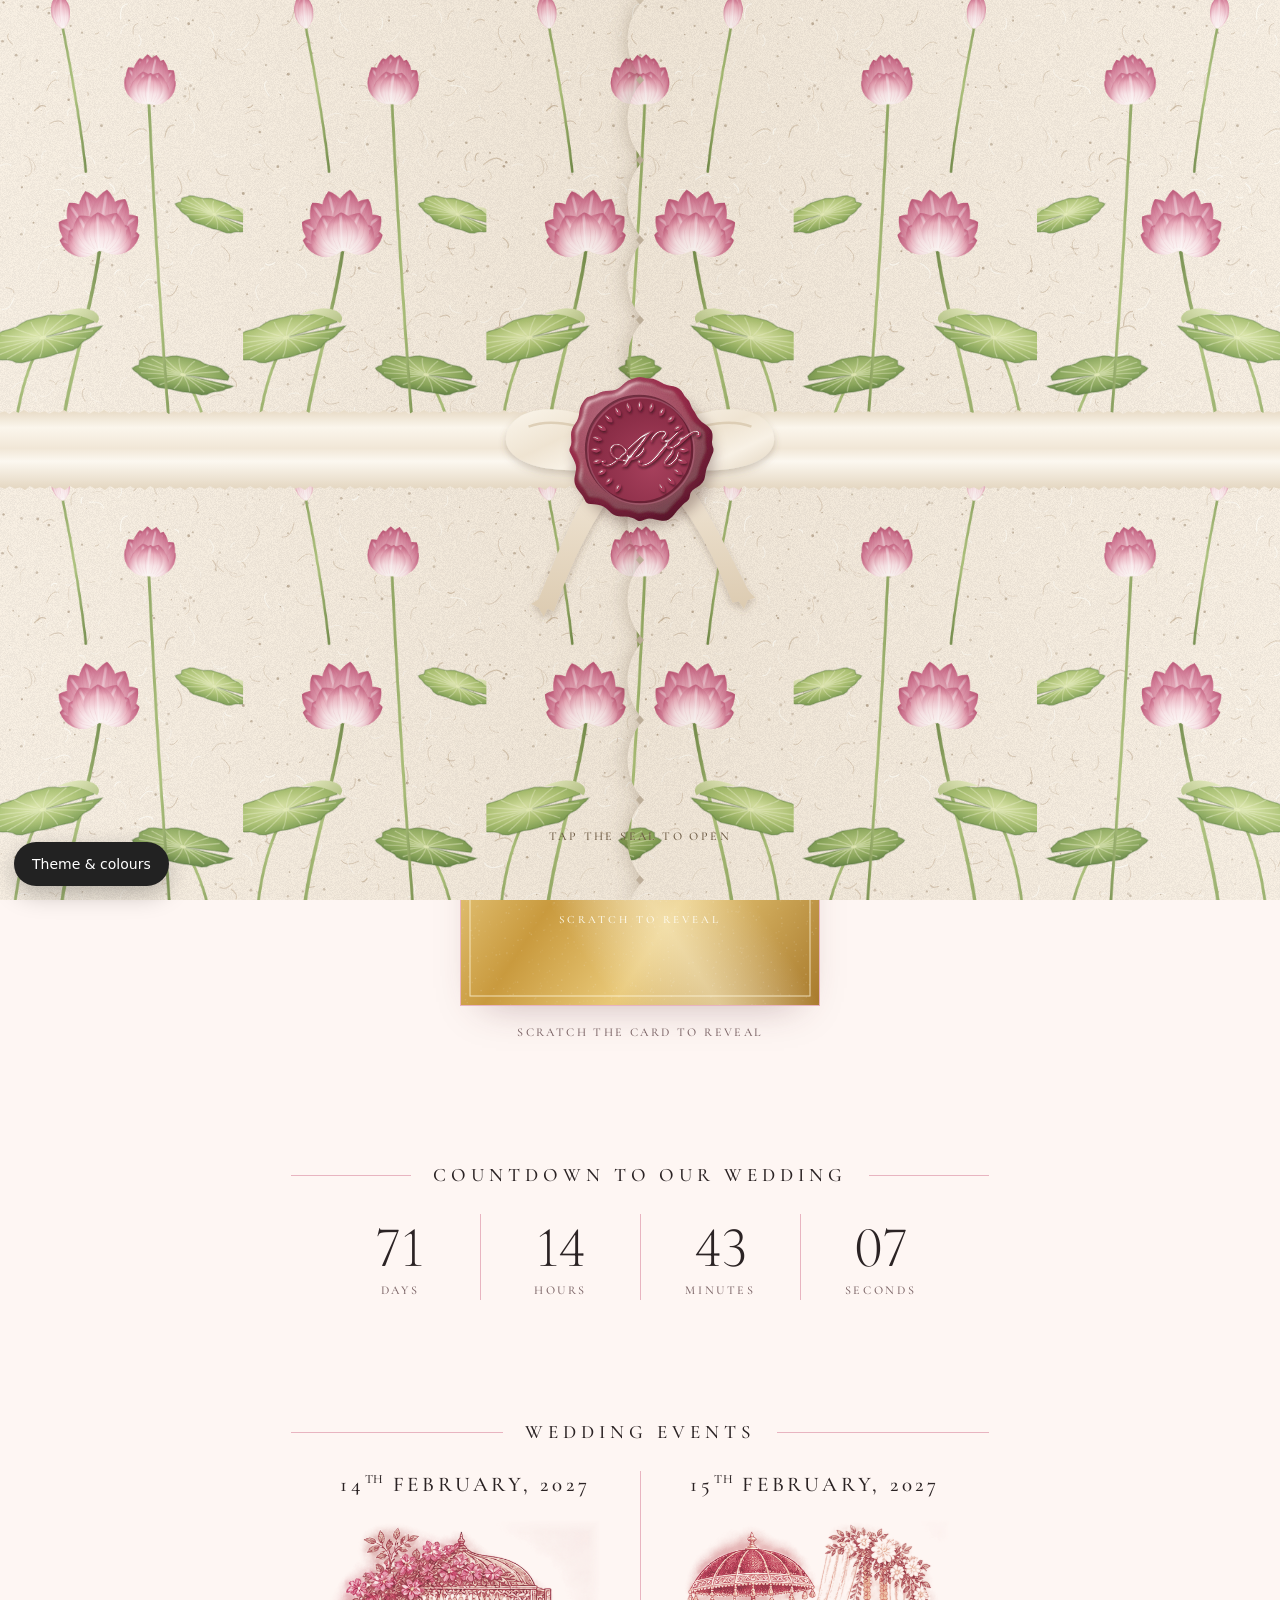
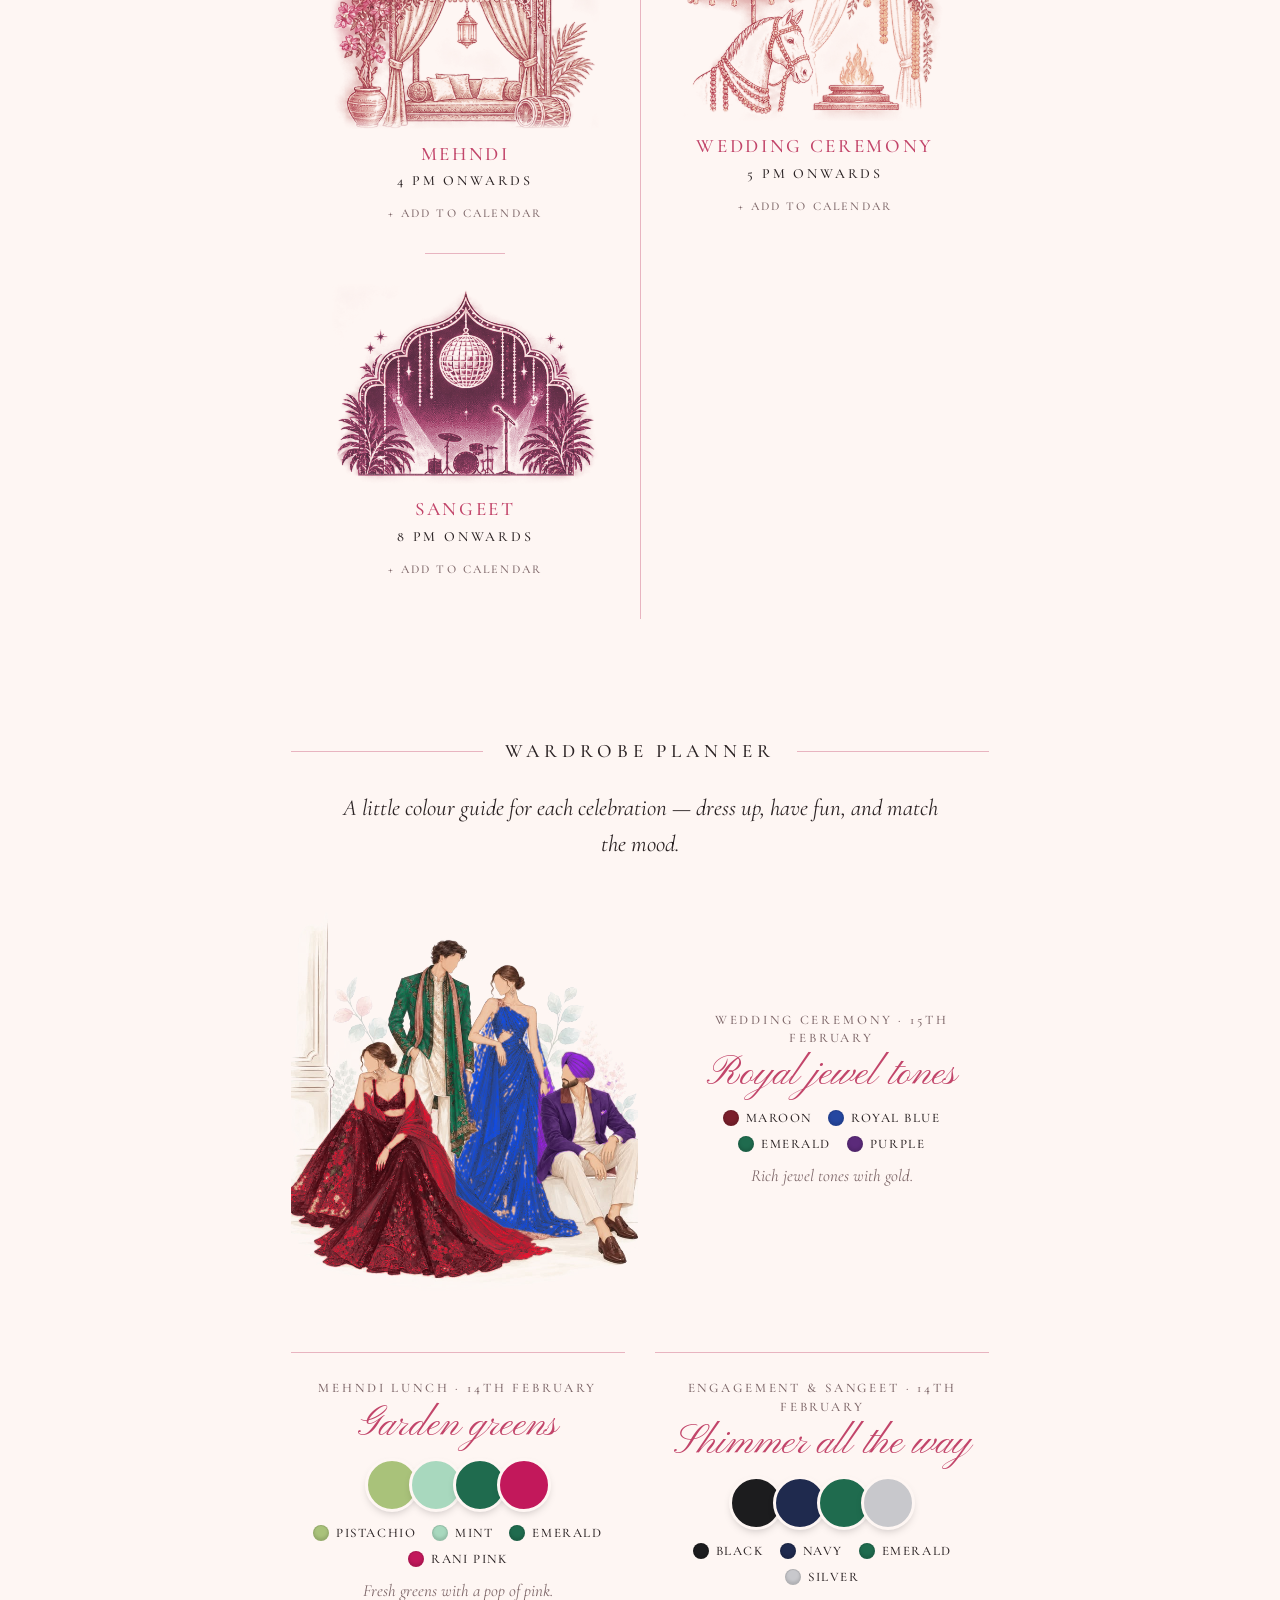
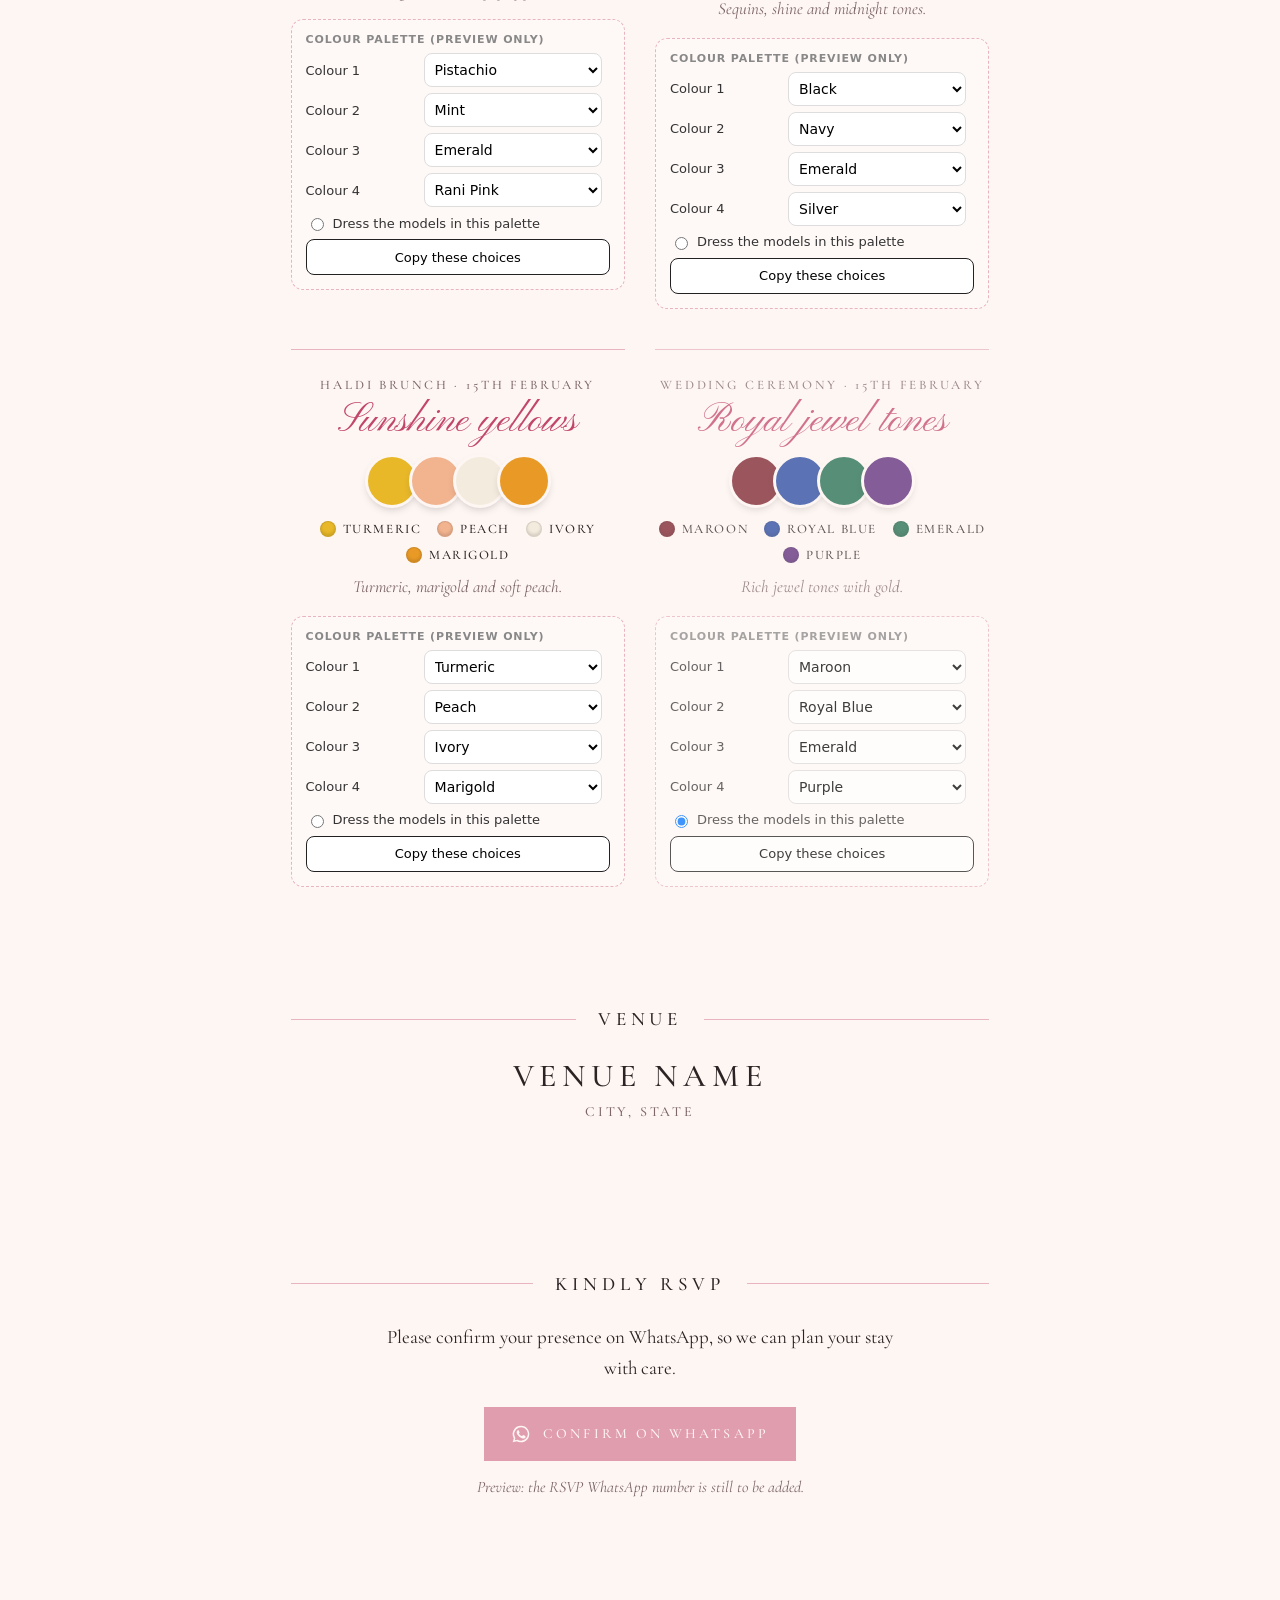
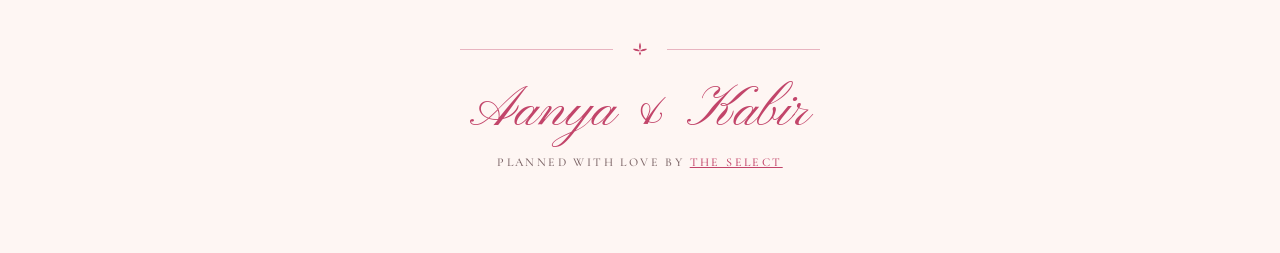
==== _master/index.html @ 01b531c9 "Theme packs: Lotus, Royal Palace, Beach & Tropical, Hillside Garden, Arabian Luxe Same page layout; " ====
<!DOCTYPE html>
<html lang="en">
<head>
<meta charset="utf-8">
<meta name="viewport" content="width=device-width, initial-scale=1">
<meta name="robots" content="noindex, nofollow">
<title>Wedding invitation</title>
<meta name="description" content="You are invited to our wedding.">
<link rel="preconnect" href="https://fonts.googleapis.com">
<link rel="preconnect" href="https://fonts.gstatic.com" crossorigin>
<link rel="stylesheet" href="https://fonts.googleapis.com/css2?family=Cormorant+Garamond:ital,wght@0,300;0,400;0,500;0,600;1,400&family=Pinyon+Script&display=swap">
<link rel="stylesheet" href="style.css?v=20261127183133">
</head>
<body class="locked">

<svg width="0" height="0" style="position:absolute" aria-hidden="true">
  <symbol id="orn" viewBox="0 0 40 24"><path fill="currentColor" d="M20 2c2 4 2 8 0 12-2-4-2-8 0-12Zm0 13c3-3 7-4 11-3-3 3-7 4-11 3Zm0 0c-3-3-7-4-11-3 3 3 7 4 11 3Zm0 1 1.6 3L20 22l-1.6-3Z"/></symbol>
  <symbol id="wa" viewBox="0 0 24 24"><path fill="currentColor" d="M12 2a10 10 0 0 0-8.6 15.1L2 22l5-1.3A10 10 0 1 0 12 2Zm0 18.2a8.2 8.2 0 0 1-4.2-1.2l-.3-.2-3 .8.8-2.9-.2-.3A8.2 8.2 0 1 1 12 20.2Zm4.5-6.1c-.2-.1-1.5-.7-1.7-.8s-.4-.1-.6.1-.7.8-.8 1-.3.2-.5.1a6.7 6.7 0 0 1-3.3-2.9c-.3-.4.2-.4.7-1.4a.4.4 0 0 0 0-.4l-.8-1.8c-.2-.5-.4-.4-.6-.4h-.5a1 1 0 0 0-.7.3 3 3 0 0 0-.9 2.2 5.2 5.2 0 0 0 1.1 2.7 11.8 11.8 0 0 0 4.5 4c1.7.7 2.3.8 3.2.7a2.7 2.7 0 0 0 1.8-1.3 2.2 2.2 0 0 0 .2-1.3c-.1-.1-.2-.2-.5-.3Z"/></symbol>
</svg>

<!-- ============ OPENING: gatefold card, silk ribbon, wax seal ============ -->
<div id="opening" class="opening gf" role="dialog" aria-label="Invitation">
  <div class="gf-door gf-door--l"><div class="gf-face"></div></div>
  <div class="gf-door gf-door--r"><div class="gf-face"></div></div>
  <div class="gf-ribbon gf-ribbon--l"></div>
  <div class="gf-ribbon gf-ribbon--r"></div>
  <svg class="gf-bow" viewBox="0 0 300 260" width="300" height="260" aria-hidden="true">
    <defs>
      <linearGradient id="silk" x1="0" y1="0" x2="1" y2="1"><stop offset="0" stop-color="#FBF6EC"/><stop offset=".45" stop-color="#EFE4D2"/><stop offset=".7" stop-color="#F8F1E5"/><stop offset="1" stop-color="#E2D4BE"/></linearGradient>
      <linearGradient id="silkD" x1="0" y1="0" x2="0" y2="1"><stop offset="0" stop-color="#F4EADB"/><stop offset="1" stop-color="#DCCBB1"/></linearGradient>
      <filter id="silkShadow" x="-20%" y="-20%" width="140%" height="140%"><feDropShadow dx="0" dy="3" stdDeviation="3" flood-color="#6B5434" flood-opacity=".28"/></filter>
    </defs>
    <g filter="url(#silkShadow)">
      <path d="M140 118C112 128 96 170 70 232l-6 4 6 3 4 7 3-6 5 2C102 186 124 150 146 128z" fill="url(#silkD)"/>
      <path d="M160 118C188 128 206 168 236 226l5 5-6 2-3 7-4-6-5 1C202 182 180 148 154 128z" fill="url(#silkD)"/>
      <path d="M146 112C120 82 60 70 46 98c-12 26 34 42 98 26z" fill="url(#silk)"/>
      <path d="M154 112C180 82 240 70 254 98c12 26-34 42-98 26z" fill="url(#silk)"/>
      <path d="M62 96c20-8 52 0 78 18M238 96c-20-8-52 0-78 18" stroke="#D9C8AE" stroke-width="2" fill="none" opacity=".8"/>
      <rect x="132" y="100" width="36" height="34" rx="9" fill="url(#silk)"/>
    </g>
  </svg>
  <div class="gf-centre">
    <p class="opening__dear" data-k="guestLine" hidden></p>
    <button type="button" class="seal" id="seal" aria-label="Open the invitation"><span id="sealArt"></span></button>
  </div>
  <p class="gf-hint caps caps--soft">Tap the seal to open</p>
</div>

<button type="button" id="musicBtn" class="music" aria-label="Pause music" hidden><svg viewBox="0 0 24 24" aria-hidden="true"><path d="M9 18V5l11-2v13" fill="none" stroke="currentColor" stroke-width="1.6" stroke-linecap="round" stroke-linejoin="round"/><circle cx="6.5" cy="18" r="2.6" fill="currentColor"/><circle cx="17.5" cy="16" r="2.6" fill="currentColor"/></svg></button>

<main id="invite">

  <header class="hero" id="top">
    <img class="fl fl--tl" data-floral="tl" alt="">
    <img class="fl fl--tr" data-floral="tr" alt="">
    <nav class="nav" id="nav" aria-label="Sections"></nav>

    <p class="blessing" data-k="blessing"></p>
    <p class="caps">Together with their families</p>
    <h1 class="names">
      <span data-k="couple.first"></span><span class="amp"> &amp; </span><span data-k="couple.second"></span>
    </h1>
    <p class="caps caps--lede" data-k="text.request"></p>
    <div class="orn"><span></span><svg aria-hidden="true"><use href="#orn"/></svg><span></span></div>
    <p class="caps caps--date" data-k="dates.display"></p>

    <figure class="art" id="art"><img id="artImg" alt=""></figure>
  </header>

  <section class="sec" id="welcome">
    <p class="welcome" data-k="text.welcomeBody"></p>
  </section>

  <section class="sec" id="reveal">
    <h2 class="head"><span data-k="text.revealTitle"></span></h2>
    <div class="scratch" id="scratch">
      <div class="scratch__date" id="scratchDate"></div>
      <canvas id="scratchCanvas" aria-label="Scratch to reveal the date"></canvas>
    </div>
    <p class="caps caps--soft scratch__hint" data-k="text.revealHint"></p>
  </section>

  <section class="sec" id="countdown">
    <h2 class="head"><span data-k="text.countdownTitle"></span></h2>
    <div class="count" id="count">
      <div><b data-u="d">00</b><span>Days</span></div>
      <div><b data-u="h">00</b><span>Hours</span></div>
      <div><b data-u="m">00</b><span>Minutes</span></div>
      <div><b data-u="s">00</b><span>Seconds</span></div>
    </div>
    <p class="count__done" id="countDone" hidden>The celebrations have begun</p>
  </section>

  <section class="sec" id="families">
    <h2 class="head"><span data-k="families.title"></span></h2>
    <div class="cols" id="familiesGrid"></div>
  </section>

  <section class="sec" id="events">
    <h2 class="head"><span data-k="text.eventsTitle"></span></h2>
    <div class="cols" id="dayCols"></div>
  </section>

  <section class="sec" id="wardrobe">
    <h2 class="head"><span data-k="text.wardrobeTitle"></span></h2>
    <p class="welcome ward__intro" data-k="text.wardrobeIntro"></p>
    <div class="ward" id="wardList"></div>
  </section>

  <section class="sec" id="venue">
    <h2 class="head"><span>Venue</span></h2>
    <p class="venue__name" data-k="venue.name"></p>
    <p class="caps caps--soft" data-k="venue.city"></p>
    <p class="venue__addr" data-k="venue.address"></p>
    <ul class="notes" id="venueNotes"></ul>
    <a class="btn" id="mapBtn" href="#" target="_blank" rel="noopener">Get directions <span aria-hidden="true">→</span></a>
  </section>

  <section class="sec" id="gallery">
    <h2 class="head"><span>Gallery</span></h2>
    <div class="gal" id="gal">
      <div class="gal__track" id="galTrack"></div>
      <button type="button" class="gal__arrow gal__arrow--p" id="galPrev" aria-label="Previous photo">‹</button>
      <button type="button" class="gal__arrow gal__arrow--n" id="galNext" aria-label="Next photo">›</button>
    </div>
  </section>

  <section class="sec" id="rsvp">
    <h2 class="head"><span data-k="text.rsvpTitle"></span></h2>
    <p class="rsvp__intro" data-k="rsvp.intro"></p>
    <a class="btn btn--solid" id="waBtn" href="#" target="_blank" rel="noopener"><svg aria-hidden="true"><use href="#wa"/></svg><span>Confirm on WhatsApp</span></a>
    <p class="rsvp__alt" id="waAlt"></p>
  </section>

  <section class="sec" id="contacts">
    <h2 class="head"><span>Need anything?</span></h2>
    <div class="cols" id="contactList"></div>
  </section>

  <footer class="foot">
    <img class="fl fl--bl" data-floral="bl" alt="">
    <img class="fl fl--br" data-floral="br" alt="">
    <div class="orn"><span></span><svg aria-hidden="true"><use href="#orn"/></svg><span></span></div>
    <p class="foot__names"><span data-k="couple.first"></span> &amp; <span data-k="couple.second"></span></p>
    <p class="caps caps--soft foot__by">Planned with love by <a href="https://www.instagram.com/theselectevents/" target="_blank" rel="noopener">The Select</a></p>
  </footer>
</main>

<aside id="studio" class="studio" hidden>
  <button type="button" class="studio__toggle" id="studioToggle" aria-expanded="false">Theme &amp; colours</button>
  <div class="studio__panel" id="studioPanel" hidden>
    <p class="studio__h">Theme</p>
    <div class="studio__row" id="packList"></div>
    <div class="studio__row studio__row--chips"><button type="button" id="replayBtn">↺ Replay the opening</button></div>
    <p class="studio__h">Colour palette</p>
    <div class="studio__row" id="palList"></div>
    <p class="studio__h">Event illustrations</p>
    <div class="studio__row studio__row--chips" id="artList"></div>
    <p class="studio__h">Event emblem colour (events without an illustration)</p>
    <div class="studio__row studio__row--chips" id="iconList"></div>
    <p class="studio__note">Preview only — guests never see this panel.</p>
  </div>
</aside>

<audio id="music" loop preload="none"></audio>
<script src="wedding.js?v=20261127183133"></script>
<script src="flourish.js?v=20261127183133"></script>
<script src="themes.js?v=20261127183133"></script>
<script src="app.js?v=20261127183133"></script>
</body>
</html>
---- _master/style.css ----
/* VOICE   quiet luxury — a printed watercolour invitation on warm paper
   IDEA    the reference card: centred engraved capitals, gold script names, sage florals in the corners
   PICTURE the couple's own watercolour of the venue, feathered into the paper
   COLOUR  per-wedding palette (app.js → PALETTES): paper, gold, line, sage, ink
   TYPE    Pinyon Script for names, Cormorant Garamond spaced capitals for everything else
   LAYOUT  one centred column ≤ 880px; thin rules with headings; two event columns that stack on phones */

:root{
  color-scheme:light;
  --paper:#FEF6F3; --paper2:#F9E3E4; --gold:#C2456A; --line:#E8B4C0; --sage:#8FAE5A; --ink:#2B2324; --muted:#7D6668; --btn-ink:#FFF5F6;
  --serif:"Cormorant Garamond",Georgia,serif;
  --script:"Pinyon Script","Cormorant Garamond",cursive;
}
*{box-sizing:border-box;min-width:0}
html{scroll-behavior:smooth;background:var(--paper);scroll-padding-top:20px}
body{margin:0;color:var(--ink);font:400 19px/1.6 var(--serif);font-feature-settings:"lnum" 1;-webkit-font-smoothing:antialiased;overflow-x:clip;
  background:
    radial-gradient(120% 60% at 50% 0%,color-mix(in srgb,var(--paper) 60%,#fff) 0%,transparent 60%),
    radial-gradient(90% 50% at 50% 100%,var(--paper2) 0%,transparent 70%),
    var(--paper)}
body.locked{overflow:hidden;height:100vh}
img{max-width:100%;display:block}
[hidden]{display:none!important}

/* paper grain */
body::before{content:"";position:fixed;inset:0;pointer-events:none;z-index:0;opacity:.35;mix-blend-mode:multiply;
  background-image:url("data:image/svg+xml,%3Csvg xmlns='http://www.w3.org/2000/svg' width='180' height='180'%3E%3Cfilter id='n'%3E%3CfeTurbulence type='fractalNoise' baseFrequency='.9' numOctaves='2' stitchTiles='stitch'/%3E%3CfeColorMatrix values='0 0 0 0 .55 0 0 0 0 .47 0 0 0 0 .35 0 0 0 .09 0'/%3E%3C/filter%3E%3Crect width='100%25' height='100%25' filter='url(%23n)'/%3E%3C/svg%3E")}
main,.opening{position:relative;z-index:1}

/* ---------- type ---------- */
.caps{font:500 14px/1.7 var(--serif);letter-spacing:.24em;text-transform:uppercase;color:var(--ink);margin:0}
.caps--soft{color:var(--muted);letter-spacing:.2em}
.caps--lede{font-size:clamp(14px,1.9vw,17px);max-width:560px;margin:4px auto 0;color:var(--ink)}
.caps--date{font-size:clamp(17px,2.6vw,24px);letter-spacing:.2em;color:var(--ink);font-weight:500}
.names{font:400 clamp(58px,10.5vw,112px)/1.15 var(--script);color:var(--gold);margin:6px 0 4px;letter-spacing:0;
  background:linear-gradient(100deg,var(--gold) 0%,color-mix(in srgb,var(--gold) 70%,#fff) 45%,var(--gold) 60%,color-mix(in srgb,var(--gold) 85%,#000) 100%);
  -webkit-background-clip:text;background-clip:text;-webkit-text-fill-color:transparent}
.names .amp{white-space:pre;font:italic 400 .62em/1 var(--serif);vertical-align:.12em}
.blessing{font:500 15px/1.4 var(--serif);color:var(--gold);letter-spacing:.08em;margin:0 0 14px}
.orn{display:flex;align-items:center;justify-content:center;gap:14px;margin:22px auto;max-width:360px;color:var(--gold)}
.orn span{flex:1;height:1px;background:var(--line)}
.orn svg{width:26px;height:16px}

/* headings between rules: ——— TITLE ——— */
.head{display:flex;align-items:center;gap:22px;margin:0 auto 26px;max-width:720px;font:500 clamp(15px,2vw,19px)/1.3 var(--serif);letter-spacing:.26em;text-transform:uppercase;color:var(--ink)}
.head::before,.head::after{content:"";flex:1;height:1px;background:var(--line)}

.btn{display:inline-flex;align-items:center;justify-content:center;gap:12px;min-height:48px;padding:0 26px;border:1px solid var(--gold);background:transparent;color:var(--ink);
  font:500 14px/1 var(--serif);letter-spacing:.22em;text-transform:uppercase;text-decoration:none;cursor:pointer;transition:background .25s,color .25s}
.btn:hover{background:var(--gold);color:var(--btn-ink)}
.btn:focus-visible{outline:2px solid var(--gold);outline-offset:4px}
.btn--solid{background:var(--gold);color:var(--btn-ink);min-height:54px}
.btn--solid:hover{background:color-mix(in srgb,var(--gold) 82%,#000)}
.btn svg{width:20px;height:20px}

/* ---------- florals ---------- */
.fl{position:absolute;pointer-events:none;z-index:0;width:clamp(120px,22vw,250px);height:auto}
.fl--tl{top:0;left:0}.fl--tr{top:0;right:0}
.fl--bl{bottom:0;left:0;width:clamp(150px,28vw,340px);-webkit-mask-image:linear-gradient(90deg,#000 72%,transparent);mask-image:linear-gradient(90deg,#000 72%,transparent)}
.fl--br{bottom:0;right:0;width:clamp(150px,28vw,330px);-webkit-mask-image:linear-gradient(270deg,#000 72%,transparent);mask-image:linear-gradient(270deg,#000 72%,transparent)}
.fl--tl{-webkit-mask-image:linear-gradient(180deg,#000 80%,transparent);mask-image:linear-gradient(180deg,#000 80%,transparent)}.fl--tr{-webkit-mask-image:linear-gradient(180deg,#000 80%,transparent);mask-image:linear-gradient(180deg,#000 80%,transparent)}

/* ---------- opening ---------- */
.opening{position:fixed;inset:0;z-index:50;display:grid;place-items:center;overflow:hidden}
.door{position:absolute;top:0;bottom:0;width:50.5%;background:var(--paper);transition:transform 1.5s cubic-bezier(.7,0,.2,1)}
.door::after{content:"";position:absolute;inset:18px;border:1px solid var(--line)}
.door--l{left:0;box-shadow:inset -12px 0 24px -16px rgba(80,60,20,.35)}.door--l::after{right:0;border-right:0}
.door--r{right:0;box-shadow:inset 12px 0 24px -16px rgba(80,60,20,.35)}.door--r::after{left:0;border-left:0}
.opening .fl{z-index:1;transition:opacity .6s}
.opening.open .door--l{transform:translateX(-102%)}
.opening.open .door--r{transform:translateX(102%)}
.opening.open .opening__centre,.opening.open .fl{opacity:0}
.opening.gone{display:none}
.opening__centre{position:relative;z-index:2;text-align:center;transition:opacity .6s;padding:24px}
.opening__dear{font:italic 400 20px/1.4 var(--serif);color:var(--muted);margin:0 0 10px}
.opening__hint{margin-top:26px;font-size:12px;animation:breathe 2.6s ease-in-out infinite}
.seal{position:relative;display:block;width:clamp(150px,34vw,180px);aspect-ratio:1;margin:18px auto 0;padding:0;border:0;background:none;cursor:pointer;transition:transform .3s ease;-webkit-tap-highlight-color:transparent}
.seal svg{display:block;width:100%;height:100%;overflow:visible}
.seal:hover{transform:scale(1.04) rotate(-2deg)}
.seal:active{transform:scale(.97)}
.seal:focus-visible{outline:2px solid var(--gold);outline-offset:4px;border-radius:50%}
.opening.open .seal{transform:scale(1.15);transition:transform .6s ease}
@keyframes breathe{50%{opacity:.35}}

.music{position:fixed;right:16px;bottom:16px;z-index:40;width:48px;height:48px;border-radius:50%;border:1px solid var(--line);background:color-mix(in srgb,var(--paper) 92%,#fff);color:var(--gold);display:grid;place-items:center;cursor:pointer;box-shadow:0 6px 18px -8px rgba(80,60,20,.45)}
.music svg{width:22px;height:22px;animation:spinNote 6s linear infinite}
.music.off svg{animation:none;opacity:.45}
.music.off::after{content:"";position:absolute;width:26px;height:1.5px;background:var(--gold);transform:rotate(-45deg)}
@keyframes spinNote{50%{transform:scale(1.08)}}

/* ---------- hero ---------- */
.hero{position:relative;text-align:center;padding:26px 20px 0;overflow:hidden}
.hero>*:not(.fl){position:relative;z-index:1}
.nav{display:flex;flex-wrap:wrap;justify-content:center;margin:0 auto 44px;max-width:640px}
.nav a{font:500 12px/1 var(--serif);letter-spacing:.2em;text-transform:uppercase;color:var(--ink);text-decoration:none;padding:12px 18px;position:relative}
.nav a+a::before{content:"";position:absolute;left:0;top:10px;bottom:10px;width:1px;background:var(--line)}
.nav a:hover{color:var(--gold)}
.art{margin:34px auto 0;max-width:1100px}
.art img{width:100%;height:auto;
  -webkit-mask-image:linear-gradient(90deg,transparent 0,#000 9%,#000 91%,transparent 100%),linear-gradient(180deg,transparent 0,#000 16%,#000 82%,transparent 100%);
  -webkit-mask-composite:source-in;mask-image:linear-gradient(90deg,transparent 0,#000 9%,#000 91%,transparent 100%),linear-gradient(180deg,transparent 0,#000 16%,#000 82%,transparent 100%);mask-composite:intersect}

/* ---------- sections ---------- */
.sec{text-align:center;padding:clamp(34px,6vw,60px) max(5vw,20px);max-width:960px;margin:0 auto}
.welcome{max-width:620px;margin:0 auto;font:italic 400 clamp(19px,2.4vw,23px)/1.6 var(--serif);color:var(--ink);text-wrap:pretty}

.count{display:grid;grid-template-columns:repeat(4,minmax(0,1fr));max-width:640px;margin:0 auto}
.count div{padding:4px 6px}
.count div+div{border-left:1px solid var(--line)}
.count b{display:block;font:300 clamp(40px,7vw,58px)/1.05 var(--serif);color:var(--ink);font-feature-settings:"lnum" 1}
.count span{display:block;margin-top:6px;font:500 12px/1 var(--serif);letter-spacing:.22em;text-transform:uppercase;color:var(--muted)}
.count__done{font:italic 400 24px var(--serif);color:var(--gold)}

.cols{display:grid;grid-template-columns:repeat(auto-fit,minmax(260px,1fr));max-width:760px;margin:0 auto}
.cols>div{padding:0 26px 10px}
.cols>div+div{border-left:1px solid var(--line)}
.day__date{font:500 clamp(17px,2.2vw,21px)/1.3 var(--serif);letter-spacing:.18em;text-transform:uppercase;margin:0 0 22px}
.day__date sup{font-size:.6em;letter-spacing:.05em}
.ev{margin:0 0 26px}
.ev+.ev{padding-top:22px;position:relative}
.ev+.ev::before{content:"";position:absolute;top:0;left:50%;width:80px;margin-left:-40px;height:1px;background:var(--line)}
.ev h3{font:500 clamp(17px,2vw,19px)/1.35 var(--serif);letter-spacing:.14em;text-transform:uppercase;color:var(--gold);margin:0 0 4px}
.ev__time{font:500 14px/1.5 var(--serif);letter-spacing:.2em;text-transform:uppercase;margin:0}
.ev__note{font:italic 400 17px/1.5 var(--serif);color:var(--muted);margin:8px auto 0;max-width:300px}
.ev__dress{font:500 13px/1.5 var(--serif);letter-spacing:.14em;text-transform:uppercase;color:var(--muted);margin:6px 0 0}
.ev details{margin-top:8px}
.ev summary{display:inline-block;cursor:pointer;list-style:none;font:500 12px/1 var(--serif);letter-spacing:.2em;text-transform:uppercase;color:var(--gold);padding:10px 4px;border-bottom:1px solid var(--line)}
.ev summary::-webkit-details-marker{display:none}
.ev summary:focus-visible{outline:2px solid var(--gold);outline-offset:3px}
.moments{list-style:none;margin:12px auto 0;padding:0;max-width:300px;text-align:left}
.moments li{display:grid;grid-template-columns:78px 1fr;gap:10px;padding:5px 0;border-bottom:1px dotted color-mix(in srgb,var(--line) 70%,transparent);font-size:17px}
.moments b{font:500 14px/1.7 var(--serif);letter-spacing:.06em;color:var(--gold);white-space:nowrap}
.cal{display:inline-block;margin-top:8px;font:500 12px/1 var(--serif);letter-spacing:.18em;text-transform:uppercase;color:var(--muted);text-decoration:none;padding:8px 4px}
.cal:hover{color:var(--gold)}

.fam p{margin:4px 0}
.fam h3{font:500 15px/1.4 var(--serif);letter-spacing:.2em;text-transform:uppercase;color:var(--gold);margin:0 0 12px}

.venue__name{font:500 clamp(24px,3.6vw,32px)/1.2 var(--serif);letter-spacing:.18em;text-transform:uppercase;margin:0 0 4px}
.venue__addr{font:italic 400 17px/1.5 var(--serif);color:var(--muted);margin:10px 0 0}
.notes{list-style:none;padding:0;margin:18px auto 28px;max-width:560px}
.notes li{margin:0 0 8px;font-size:18px}

.gal{position:relative;max-width:820px;margin:0 auto;border:1px solid var(--line);padding:8px;background:color-mix(in srgb,var(--paper) 70%,#fff)}
.gal__track{display:flex;overflow-x:auto;scroll-snap-type:x mandatory;scrollbar-width:none;aspect-ratio:3/2}
.gal__track::-webkit-scrollbar{display:none}
.gal__track img{flex:0 0 100%;width:100%;height:100%;object-fit:cover;scroll-snap-align:start}
.gal__arrow{position:absolute;top:50%;margin-top:-22px;width:44px;height:44px;border-radius:50%;border:1px solid var(--line);background:var(--paper);color:var(--ink);font:400 24px/1 var(--serif);cursor:pointer}
.gal__arrow--p{left:-14px}.gal__arrow--n{right:-14px}

.rsvp__intro{max-width:520px;margin:0 auto 24px;font-size:19px}
.rsvp__alt{font:italic 400 16px/1.5 var(--serif);color:var(--muted);margin:14px 0 0}

.person h3{font:500 16px/1.4 var(--serif);letter-spacing:.16em;text-transform:uppercase;margin:0;color:var(--gold)}
.person p{margin:2px 0 12px;color:var(--muted);font-style:italic}

.foot{position:relative;text-align:center;padding:60px 20px clamp(150px,24vw,280px);overflow:hidden}
.foot>*:not(.fl){position:relative;z-index:1}
.foot__names{font:400 clamp(40px,6vw,56px)/1.2 var(--script);color:var(--gold);margin:0 0 6px}
.foot__by{font-size:12px}
.foot a{color:var(--gold)}

/* ---------- preview colour switcher ---------- */
.studio{position:fixed;left:14px;bottom:14px;z-index:60;font-family:system-ui,sans-serif}
.studio__toggle{min-height:44px;padding:0 18px;border-radius:999px;border:0;background:#222;color:#fff;font:500 14px system-ui,sans-serif;cursor:pointer;box-shadow:0 8px 24px rgba(0,0,0,.25)}
.studio__panel{position:absolute;left:0;bottom:54px;width:min(440px,calc(100vw - 28px));padding:16px;border-radius:14px;background:#fff;color:#222;box-shadow:0 18px 50px rgba(0,0,0,.28)}
.studio__h{margin:0 0 10px;font:600 12px/1 system-ui,sans-serif;letter-spacing:.08em;text-transform:uppercase;color:#777}
.studio__row{display:grid;gap:8px;margin-bottom:12px}
.studio__row button{min-height:42px;padding:4px 12px;border-radius:10px;border:1px solid #ddd;background:#fff;font:400 14px system-ui,sans-serif;color:#222;cursor:pointer;display:flex;align-items:center;gap:10px;text-align:left}
.studio__row button[aria-pressed=true]{border-color:#222;box-shadow:inset 0 0 0 1px #222}
.studio__sw{display:inline-flex;flex:none}.studio__sw i{width:14px;height:20px}
.studio__sw i:first-child{border-radius:10px 0 0 10px}.studio__sw i:last-child{border-radius:0 10px 10px 0}
.studio__note{margin:0;font:400 12px/1.4 system-ui,sans-serif;color:#888}

.rise{opacity:0;transform:translateY(18px);transition:opacity 1s ease,transform 1s ease}
.rise.in{opacity:1;transform:none}

@media (max-width:640px){
  body{font-size:18px}
  .nav{margin-bottom:30px}
  .nav a{padding:10px 10px;font-size:11px;letter-spacing:.14em}
  .cols>div{padding:0 6px 10px}
  .cols>div+div{border-left:0;border-top:1px solid var(--line);padding-top:30px;margin-top:10px}
  .count b{font-size:38px}
  .count span{font-size:10px;letter-spacing:.14em}
  .head{gap:14px;letter-spacing:.2em}
  .gal__arrow--p{left:4px}.gal__arrow--n{right:4px}
  .art{margin-left:-20px;margin-right:-20px;overflow:hidden}
  .art img{width:150%;max-width:none;margin-left:-25%}
}
@media (max-width:560px){
  .hero{padding-top:70px}
  .hero .fl--tl,.hero .fl--tr,.opening .fl--tl,.opening .fl--tr{width:120px}
  .names{display:flex;flex-direction:column;align-items:center;font-size:clamp(56px,17vw,76px);line-height:1.05;margin:10px 0 8px}
  .names .amp{font-size:.5em;margin:-2px 0}
  .foot{padding-bottom:200px}
}
@media (prefers-reduced-motion:reduce){
  *,*::before,*::after{animation:none!important;transition:none!important}
  .rise{opacity:1;transform:none}
}

/* ---------- floral borders down both sides ---------- */
main::before,main::after{content:"";position:absolute;top:clamp(150px,18vw,230px);bottom:clamp(140px,22vw,300px);width:clamp(64px,13vw,200px);pointer-events:none;z-index:0;
  background:var(--side-floral) repeat-y 0 0/100% auto}
main::before{left:0}
main::after{right:0;transform:scaleX(-1)}
main>*{position:relative;z-index:1}
main>.hero,main>.foot{z-index:auto}
@media (max-width:640px){
  main::before,main::after{width:52px;opacity:.75}
  .sec{padding-left:52px;padding-right:52px}
}

/* ---------- rose petal shower ---------- */
.petal-rain{position:fixed;inset:0;z-index:80;pointer-events:none;overflow:hidden;transition:opacity 1.4s}
.petal-rain.done{opacity:0}
.petal-fall{position:absolute;top:-40px;animation:petalFall linear forwards}
.petal-spin{width:100%;height:100%;animation:petalSpin ease-in-out infinite alternate;filter:drop-shadow(0 2px 2px rgba(90,10,20,.25))}
.petal-spin svg{display:block;width:100%;height:100%}
@keyframes petalFall{0%{transform:translate(0,0)}25%{transform:translate(var(--sway),26vh)}50%{transform:translate(calc(var(--sway) * -.4),54vh)}75%{transform:translate(calc(var(--sway) * .7),80vh)}100%{transform:translate(0,112vh)}}
@keyframes petalSpin{0%{transform:rotate3d(var(--rx),var(--ry),.4,0deg)}100%{transform:rotate3d(var(--rx),var(--ry),.4,320deg)}}

/* ---------- event emblems ---------- */
.ev__icon{width:112px;height:112px;margin:0 auto 8px;color:var(--icon,var(--ink));opacity:.9}
.ev__icon svg{display:block;width:100%;height:100%}

/* ---------- growing lotus garden (decor: lotus) ---------- */
.garden{position:fixed;left:0;right:0;bottom:0;height:0;z-index:2;pointer-events:none}
.lg{position:fixed;bottom:-4px;width:var(--lgw);height:calc(100vh + 4px);overflow:visible;filter:drop-shadow(0 6px 10px rgba(120,60,70,.12))}
:root{--lgw:clamp(130px,17vw,240px)}
.lg--l{left:-1vw}.lg--r{right:-1vw}
.lg *{transform-box:view-box}
.lg-plant,.lg-pt,.lg-leaf,.lg-flower{transform-origin:0 0}
.lg-stem{stroke-dasharray:1;stroke-dashoffset:1}
.lg-leaf{transform:scale(0)}
.lg-flower{transform:scale(.05)}
.lg-pt{transform:rotate(var(--r0))}
.grow .lg-stem{animation:lgDraw var(--dur) cubic-bezier(.3,.6,.3,1) var(--d) forwards}
.grow .lg-leaf{animation:lgPop 1.6s cubic-bezier(.2,.9,.25,1.08) var(--d) forwards}
.grow .lg-flower{animation:lgPop 1.4s cubic-bezier(.2,.9,.25,1) var(--d) forwards}
.grow .lg-flower .lg-pt{animation:lgOpen 2.6s ease-out calc(var(--d) + .5s) forwards}
.grow .lg-plant{animation:lgSway var(--sw) ease-in-out calc(var(--d) + 3.4s) infinite alternate}
@keyframes lgDraw{to{stroke-dashoffset:0}}
@keyframes lgPop{to{transform:scale(1)}}
@keyframes lgOpen{to{transform:rotate(var(--r))}}
@keyframes lgSway{from{transform:rotate(calc(var(--a) * -1))}to{transform:rotate(var(--a))}}
.decor-lotus .hero .fl--tl,.decor-lotus .hero .fl--tr,.decor-lotus .opening .fl--tl,.decor-lotus .opening .fl--tr,.decor-lotus .foot .fl,.decor-lotus .opening .fl{display:none}
.decor-lotus main::before,.decor-lotus main::after{display:none}
.decor-lotus .foot{padding-bottom:80px}
@media (min-width:641px){.decor-lotus .sec,.decor-lotus .hero{padding-left:calc(var(--lgw) * .6);padding-right:calc(var(--lgw) * .6)}}
.opening{z-index:50}.garden{z-index:60}
@media (max-width:640px){
  :root{--lgw:66px}
  .decor-lotus .sec,.decor-lotus .hero,.decor-lotus .foot{padding-left:54px;padding-right:54px}
  .decor-lotus .art{margin-left:-54px;margin-right:-54px}
}
@media (prefers-reduced-motion:reduce){
  .lg-stem{stroke-dashoffset:0}.lg-leaf,.lg-flower{transform:none}.lg-pt{transform:rotate(var(--r))}
}

.seal__img{display:block;width:100%;height:auto;filter:drop-shadow(0 10px 18px rgba(90,60,10,.28))}
.garden:not(.grow){opacity:0}
.seal{width:clamp(170px,40vw,220px)}

/* ---------- scratch-to-reveal date ---------- */
.scratch{position:relative;width:min(360px,100%);aspect-ratio:1.5;margin:0 auto;border:1px solid var(--line);background:color-mix(in srgb,var(--paper) 55%,#fff);
  box-shadow:0 18px 40px -22px rgba(90,40,50,.35);touch-action:none;overflow:hidden}
.scratch::before{content:"";position:absolute;inset:8px;border:1px solid color-mix(in srgb,var(--line) 70%,transparent);pointer-events:none}
.scratch__date{position:absolute;inset:0;display:grid;place-content:center;gap:2px;text-align:center}
.scratch__date span{font:500 14px/1.4 var(--serif);letter-spacing:.3em;text-transform:uppercase;color:var(--ink)}
.scratch__date strong{font:400 clamp(46px,11vw,62px)/1.1 var(--script);color:var(--gold);margin:2px 0}
.scratch canvas{position:absolute;inset:0;width:100%;height:100%;cursor:grab;transition:opacity .9s}
.scratch.done canvas{opacity:0;pointer-events:none}
.scratch__hint{margin-top:16px;font-size:12px}
.scratch .spark{position:absolute;left:50%;top:50%;width:8px;height:8px;border-radius:50%;pointer-events:none;transition:transform 1.2s cubic-bezier(.2,.7,.3,1),opacity 1.2s}
.studio__row--chips{display:flex;flex-wrap:wrap}
.studio__row--chips button{min-height:36px}
.studio__dot{width:16px;height:16px;border-radius:50%;flex:none;border:1px solid rgba(0,0,0,.15)}
.studio{z-index:95}

/* ---------- event illustrations ---------- */
.ev__art{display:block;width:min(270px,100%);height:auto;margin:0 auto 12px;filter:url(#artTint)}
.art-original .ev__art{filter:none}
.ev+.ev{padding-top:30px}
.studio__panel{max-height:min(78vh,640px);overflow-y:auto}
.studio__row:not(.studio__row--chips){grid-template-columns:1fr 1fr}
.studio__row button{font-size:13px}

/* ---------- wardrobe planner ---------- */
.ward__intro{margin-bottom:30px}
.ward{display:grid;grid-template-columns:repeat(auto-fit,minmax(min(300px,100%),1fr));gap:44px 36px;max-width:900px;margin:0 auto}
.wcard{text-align:center}
.wcard__event{font:500 13px/1.4 var(--serif);letter-spacing:.22em;text-transform:uppercase;color:var(--muted);margin:0 0 4px}
.wcard__theme{font:400 clamp(30px,4.4vw,40px)/1.15 var(--script);color:var(--gold);margin:0 0 10px}
.wcard__img{position:relative;max-width:400px;margin:0 auto;aspect-ratio:736/876}
.wcard__img canvas{display:block;width:100%;height:100%;transition:opacity .35s}
.wcard__img.busy canvas{opacity:.55}
.wcard__sw{list-style:none;display:flex;flex-wrap:wrap;justify-content:center;gap:8px 16px;margin:12px 0 0;padding:0}
.wcard__sw li{display:inline-flex;align-items:center;gap:7px;font:500 13px/1.4 var(--serif);letter-spacing:.12em;text-transform:uppercase;color:var(--ink)}
.wcard__sw i{width:16px;height:16px;border-radius:50%;border:1px solid rgba(0,0,0,.12);box-shadow:inset 0 -2px 3px rgba(0,0,0,.12)}
.wcard__note{font:italic 400 17px/1.5 var(--serif);color:var(--muted);margin:10px auto 0;max-width:340px}
.wcard__edit{margin:16px auto 0;max-width:340px;padding:14px;border:1px dashed var(--line);border-radius:12px;text-align:left;font-family:system-ui,sans-serif;background:color-mix(in srgb,var(--paper) 70%,#fff)}
.wcard__edit-h{margin:0 0 8px;font:600 11px/1 system-ui,sans-serif;letter-spacing:.08em;text-transform:uppercase;color:#888}
.wrow{display:grid;grid-template-columns:110px 1fr auto;align-items:center;gap:8px;margin:0 0 6px;font:400 13px system-ui,sans-serif;color:#333}
.wrow select{min-height:34px;border:1px solid #ddd;border-radius:8px;background:#fff;font:400 14px system-ui,sans-serif;padding:0 6px}
.wrow input[type=color]{width:36px;height:34px;padding:0;border:1px solid #ddd;border-radius:8px;background:#fff}
.wcopy{margin-top:6px;width:100%;min-height:36px;border:1px solid #222;border-radius:8px;background:#fff;font:500 13px system-ui,sans-serif;cursor:pointer;word-break:break-word}

/* wardrobe v2: one illustration + palettes */
.ward--v2{display:block;max-width:900px}
.wfeature{display:grid;grid-template-columns:minmax(0,1.1fr) minmax(0,1fr);gap:20px 36px;align-items:center;margin-bottom:46px}
.wfeature .wcard__img{max-width:440px;width:100%}
.wfeature__txt{text-align:center}
.wpals{display:grid;grid-template-columns:repeat(auto-fit,minmax(min(250px,100%),1fr));gap:40px 30px}
.wpal{text-align:center;padding-top:26px;border-top:1px solid var(--line)}
.wpal--feat{opacity:.75}
.wpal__dots{display:flex;justify-content:center;margin:6px 0 4px}
.wpal__dots span{width:54px;height:54px;border-radius:50%;margin-left:-10px;border:3px solid var(--paper);box-shadow:0 4px 10px -4px rgba(0,0,0,.25)}
.wpal__dots span:first-child{margin-left:0}
.wfeat{display:flex;align-items:center;gap:6px;margin:8px 0 2px;font:400 13px system-ui,sans-serif;color:#333}
@media (max-width:700px){.wfeature{grid-template-columns:1fr}}

/* ---------- gatefold opening (handmade paper, scalloped doors, silk ribbon) ---------- */
.gf{perspective:1800px;background:#E9DDCB;overflow:hidden}
.gf-door{position:absolute;top:0;bottom:0;width:calc(50% + 16px);z-index:1;transition:transform 1.7s cubic-bezier(.55,.05,.3,1) .9s;backface-visibility:hidden;-webkit-backface-visibility:hidden;filter:drop-shadow(0 0 10px rgba(80,58,30,.28))}
.gf-door--l{left:0;transform-origin:0 50%}
.gf-door--r{right:0;transform-origin:100% 50%}
.gf-face{position:absolute;inset:0;background-color:var(--door-paper,#FFFFFF);background-image:var(--door-l),var(--paper-tex);background-size:var(--door-size,clamp(150px,19vw,270px)) auto,512px 512px;background-blend-mode:normal,multiply;background-repeat:repeat,repeat}
.gf-door--r .gf-face{background-image:var(--door-r),var(--paper-tex);background-position:right top,0 0}
.gf-door--l .gf-face{-webkit-mask:linear-gradient(#000 0 0) left/calc(100% - 24px) 100% no-repeat,url("data:image/svg+xml,%3Csvg xmlns='http://www.w3.org/2000/svg' viewBox='0 0 24 160' preserveAspectRatio='none'%3E%3Cpath d='M0 0H4C26 22 26 58 4 80C26 102 26 138 4 160H0Z'/%3E%3C/svg%3E") right top/24px 160px repeat-y;
  mask:linear-gradient(#000 0 0) left/calc(100% - 24px) 100% no-repeat,url("data:image/svg+xml,%3Csvg xmlns='http://www.w3.org/2000/svg' viewBox='0 0 24 160' preserveAspectRatio='none'%3E%3Cpath d='M0 0H4C26 22 26 58 4 80C26 102 26 138 4 160H0Z'/%3E%3C/svg%3E") right top/24px 160px repeat-y}
.gf-door--r .gf-face{-webkit-mask:linear-gradient(#000 0 0) right/calc(100% - 24px) 100% no-repeat,url("data:image/svg+xml,%3Csvg xmlns='http://www.w3.org/2000/svg' viewBox='0 0 24 160' preserveAspectRatio='none'%3E%3Cpath d='M24 0H20C-2 22 -2 58 20 80C-2 102 -2 138 20 160H24Z'/%3E%3C/svg%3E") left -80px/24px 160px repeat-y;
  mask:linear-gradient(#000 0 0) right/calc(100% - 24px) 100% no-repeat,url("data:image/svg+xml,%3Csvg xmlns='http://www.w3.org/2000/svg' viewBox='0 0 24 160' preserveAspectRatio='none'%3E%3Cpath d='M24 0H20C-2 22 -2 58 20 80C-2 102 -2 138 20 160H24Z'/%3E%3C/svg%3E") left -80px/24px 160px repeat-y}
.gf-face::after{content:"";position:absolute;inset:0;background:linear-gradient(90deg,rgba(255,255,255,.08),rgba(120,90,50,.06))}
.gf-door--r .gf-face::after{background:linear-gradient(270deg,rgba(255,255,255,.08),rgba(120,90,50,.06))}
.gf-ribbon{position:absolute;top:calc(50% - clamp(30px,3.4vw,40px));height:clamp(60px,6.8vw,80px);width:50.5%;z-index:2;
  background:linear-gradient(180deg,#E7DAC5 0%,#FBF6EC 22%,#F1E7D7 48%,#FCF8F0 64%,#E3D5BF 100%);
  box-shadow:0 4px 10px -4px rgba(90,65,30,.35);transition:transform 1s cubic-bezier(.55,0,.4,1) .35s,opacity .6s .9s;
  -webkit-mask:url("data:image/svg+xml,%3Csvg xmlns='http://www.w3.org/2000/svg' viewBox='0 0 40 60' preserveAspectRatio='none'%3E%3Cpath d='M0 2L5 1 9 3 14 1 19 2 24 0 29 2 34 1 40 2V58L35 59 30 57 25 60 20 58 15 59 10 57 5 59 0 58Z'/%3E%3C/svg%3E") 0 0/40px 100% repeat-x;
  mask:url("data:image/svg+xml,%3Csvg xmlns='http://www.w3.org/2000/svg' viewBox='0 0 40 60' preserveAspectRatio='none'%3E%3Cpath d='M0 2L5 1 9 3 14 1 19 2 24 0 29 2 34 1 40 2V58L35 59 30 57 25 60 20 58 15 59 10 57 5 59 0 58Z'/%3E%3C/svg%3E") 0 0/40px 100% repeat-x}
.gf-ribbon--l{left:0}.gf-ribbon--r{right:0}
.gf-bow{position:absolute;left:50%;top:50%;width:clamp(250px,30vw,380px);height:auto;transform:translate(-50%,-44%);z-index:3;transition:transform .7s cubic-bezier(.5,0,.5,1) .25s,opacity .5s .4s}
.gf-centre{position:absolute;left:50%;top:50%;transform:translate(-50%,-50%);z-index:4;text-align:center}
.gf .seal{margin:0;width:clamp(130px,34vw,170px);transition:transform .55s cubic-bezier(.5,-.3,.5,1),opacity .45s .15s}
.gf .opening__dear{position:absolute;left:50%;bottom:calc(100% + 64px);transform:translateX(-50%);white-space:nowrap;margin:0;padding:6px 16px;border-radius:999px;background:rgba(251,246,238,.9);color:var(--ink);font-size:17px}
.gf-hint{position:absolute;left:0;right:0;bottom:max(28px,6vh);z-index:4;text-align:center;font-size:12px;color:#6D5B44;animation:breathe 2.6s ease-in-out infinite;transition:opacity .4s}
/* opening sequence */
.gf.open .seal{transform:translateY(-40px) scale(.55);opacity:0}
.gf.open .opening__dear,.gf.open .gf-hint{opacity:0;animation:none}
.gf.open .gf-bow{transform:translate(-50%,-44%) scale(.15) rotate(25deg);opacity:0}
.gf.open .gf-ribbon--l{transform:translateX(-105%)}
.gf.open .gf-ribbon--r{transform:translateX(105%)}
.gf.open .gf-door--l{transform:rotateY(-100deg)}
.gf.open .gf-door--r{transform:rotateY(100deg)}
.gf.open{background:transparent;transition:background .8s 1s}
.opening.gf.open .opening__centre{opacity:1}
@media (prefers-reduced-motion:reduce){.gf.open{opacity:0}}

/* ---------- theme packs: faint background pattern ---------- */
.has-pat body::after{content:"";position:fixed;inset:0;pointer-events:none;z-index:0;opacity:.07;background-image:var(--bg-pat);background-size:auto}
@media (max-width:640px){.has-pat body::after{opacity:.06}}
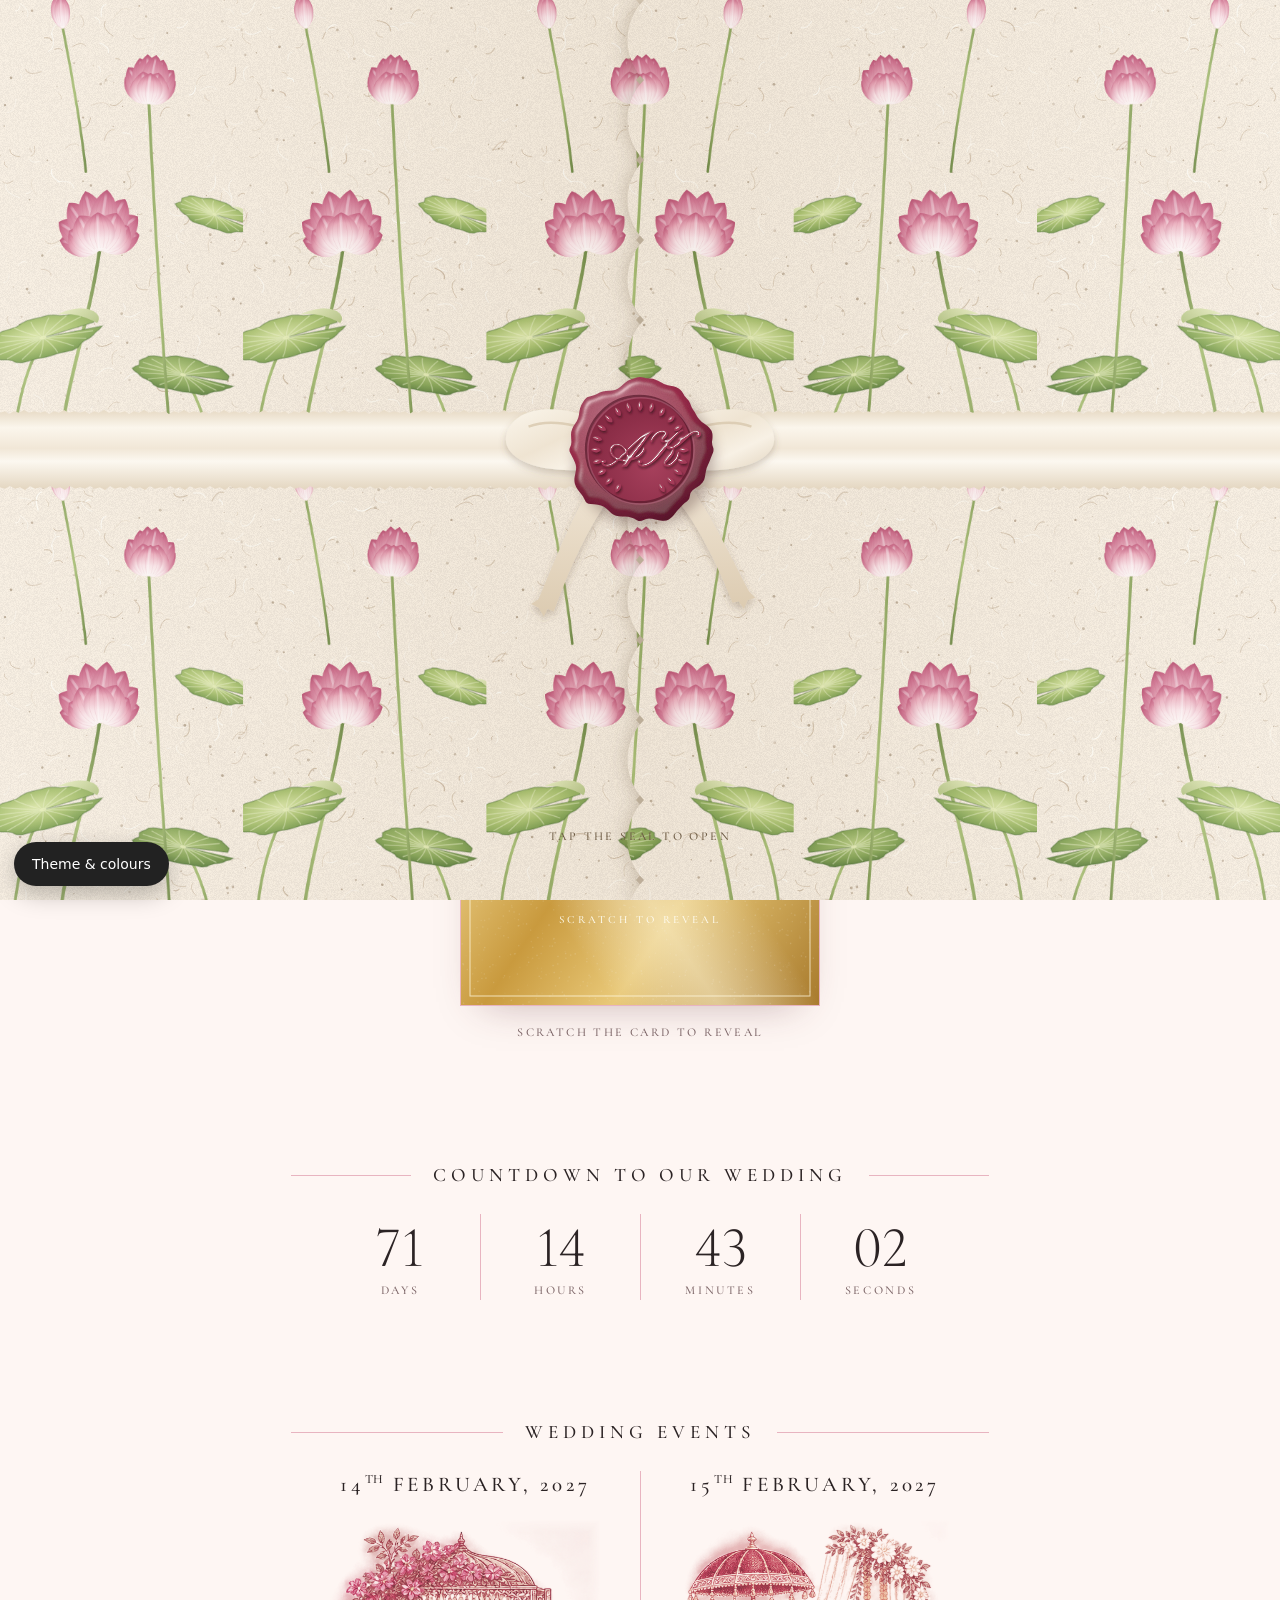
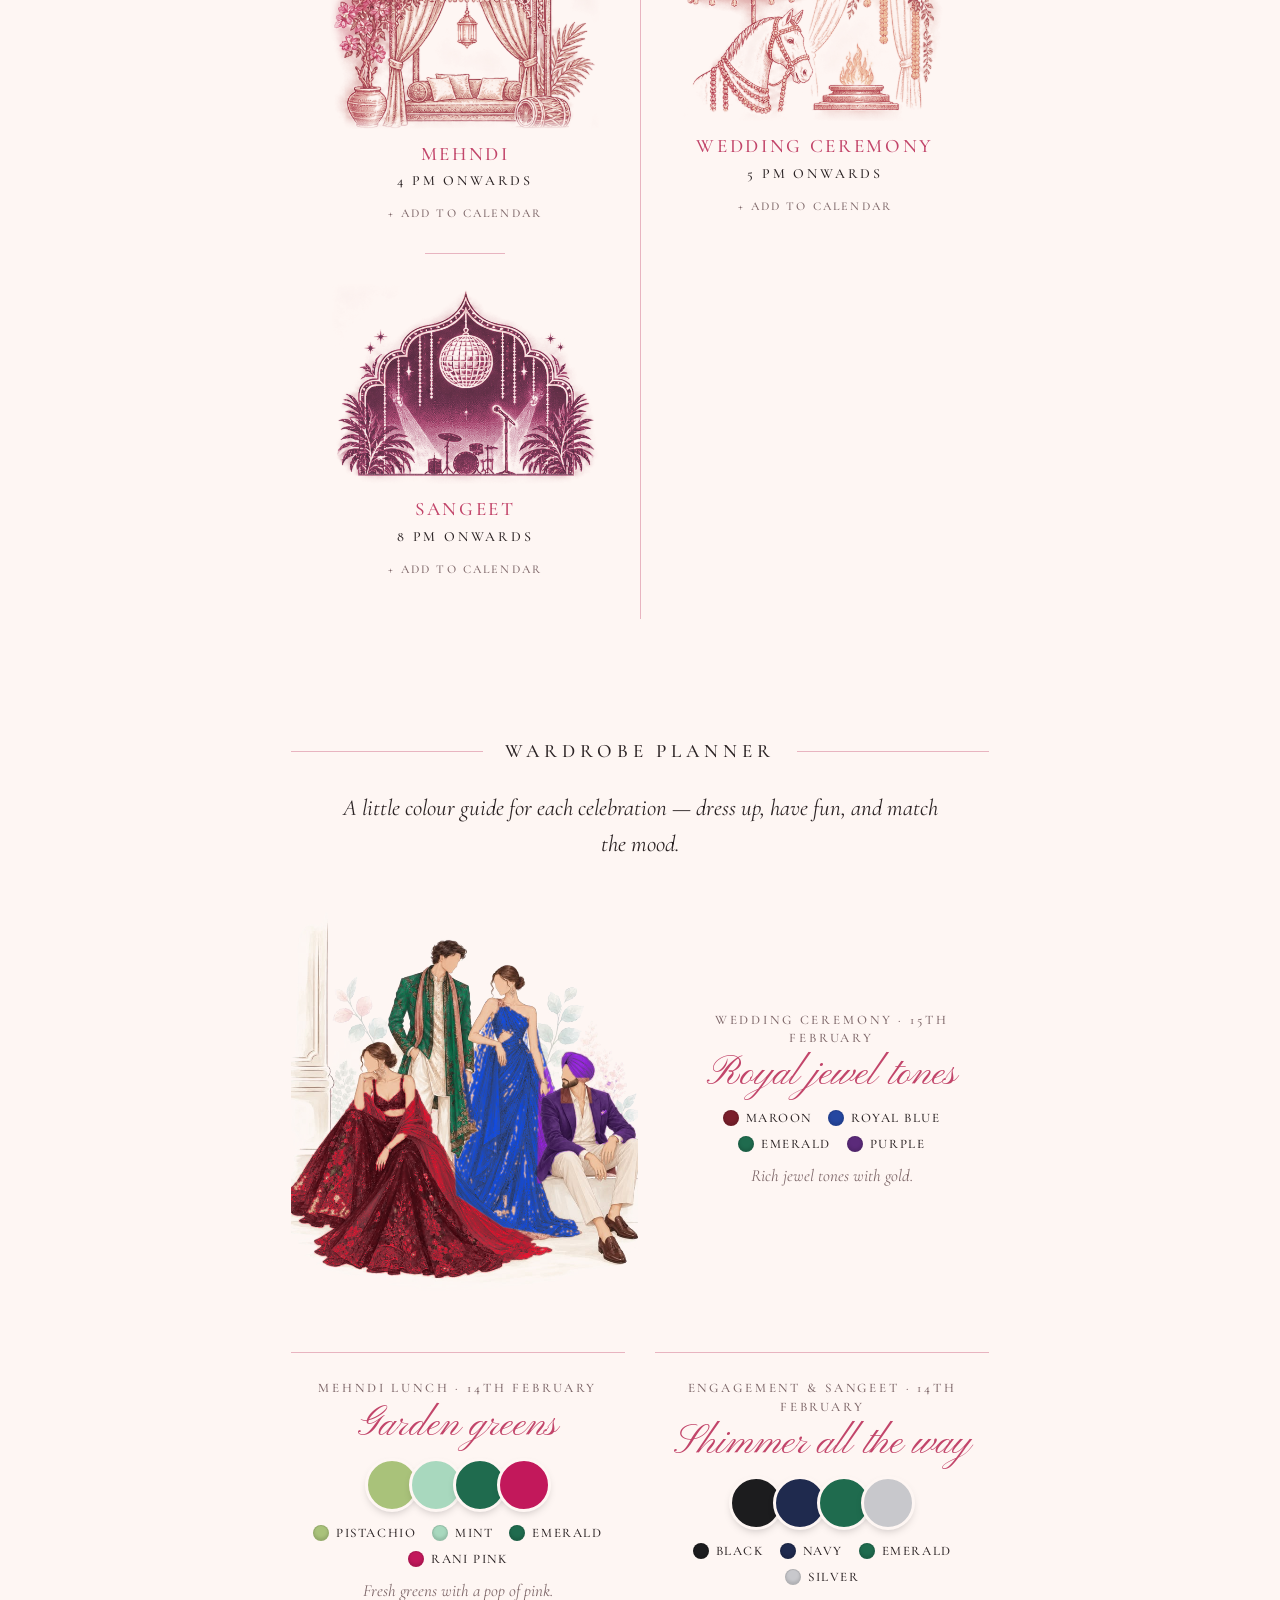
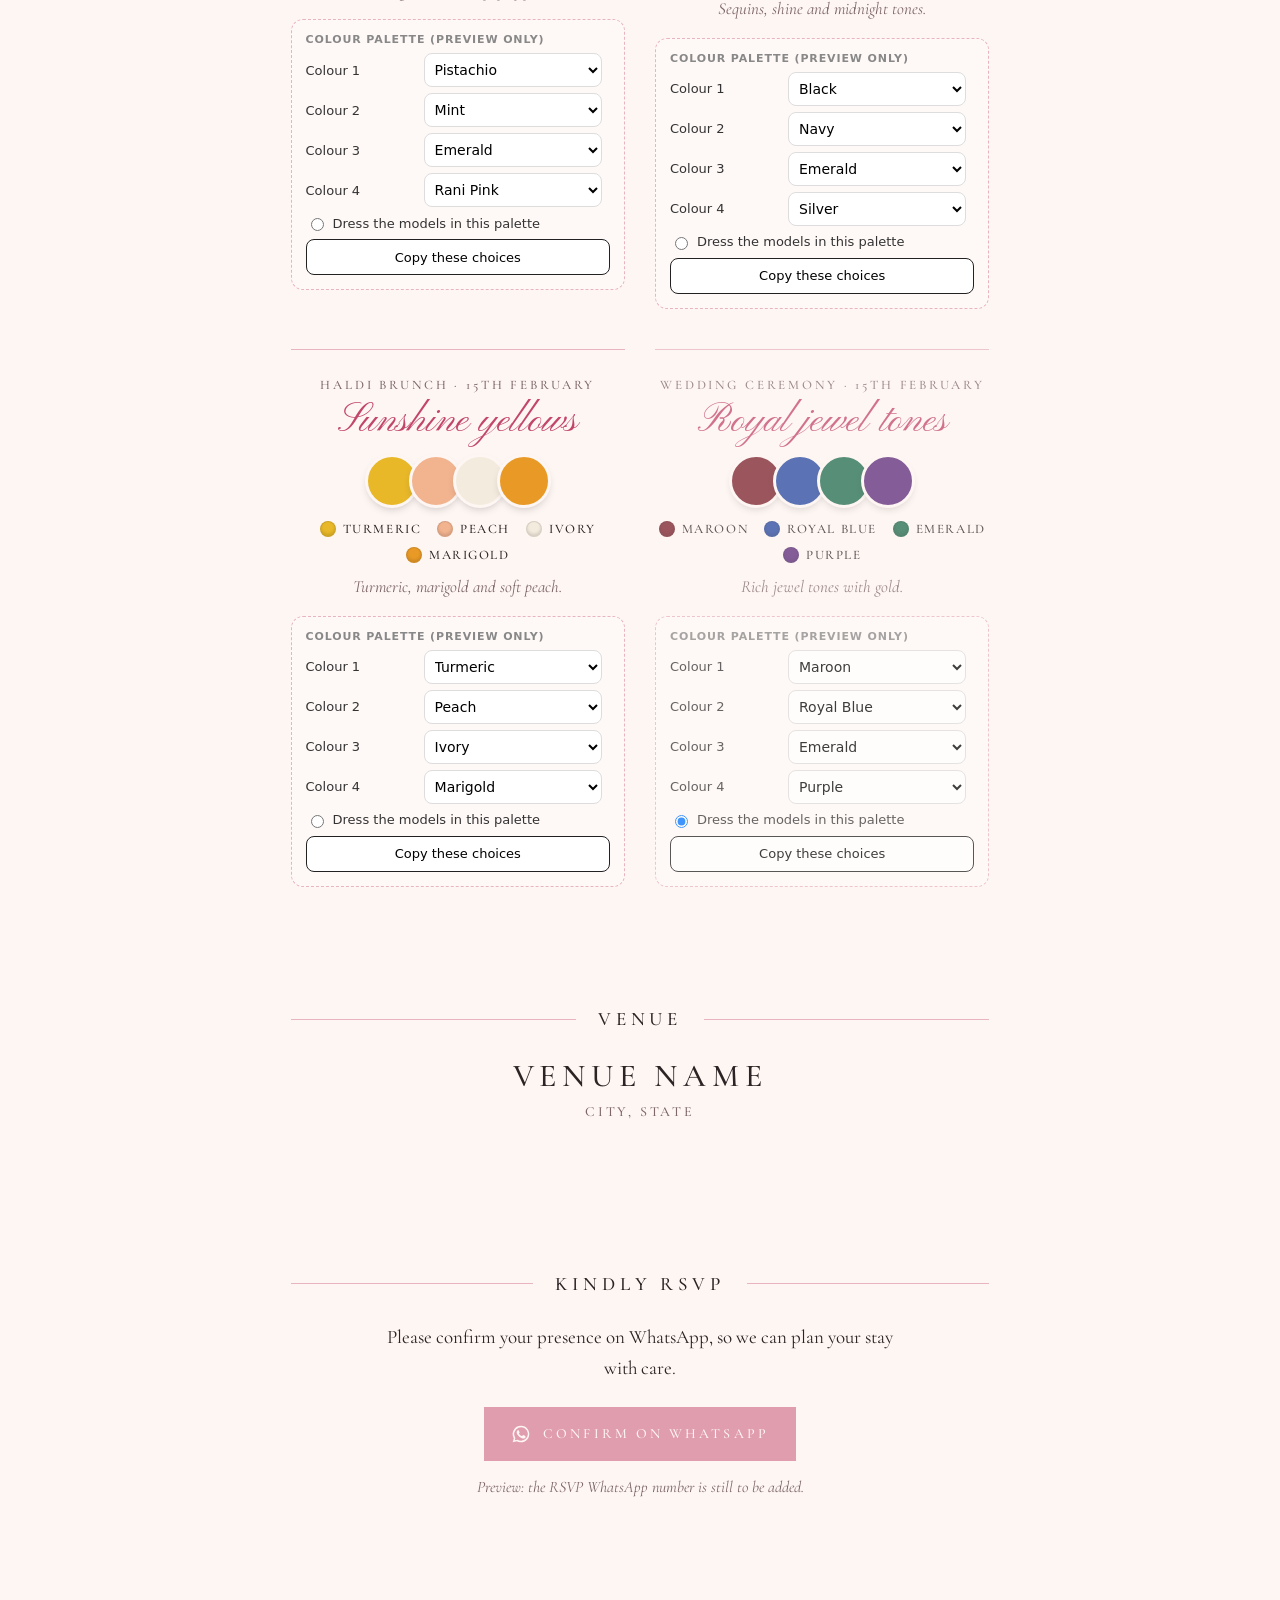
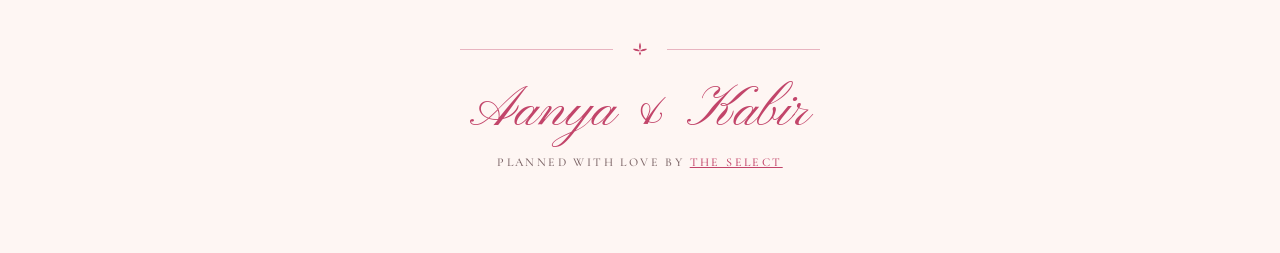
==== commit befed345: "Event directions: per-event venue with Get directions link; Cheshtha & Shubham Sangeet at The Palm, " ====
--- a/_master/index.html
+++ b/_master/index.html
@@ -9,7 +9,7 @@
 <link rel="preconnect" href="https://fonts.googleapis.com">
 <link rel="preconnect" href="https://fonts.gstatic.com" crossorigin>
 <link rel="stylesheet" href="https://fonts.googleapis.com/css2?family=Cormorant+Garamond:ital,wght@0,300;0,400;0,500;0,600;1,400&family=Pinyon+Script&display=swap">
-<link rel="stylesheet" href="style.css?v=20261127183133">
+<link rel="stylesheet" href="style.css?v=20261128115325">
 </head>
 <body class="locked">
 
@@ -163,9 +163,9 @@
 </aside>
 
 <audio id="music" loop preload="none"></audio>
-<script src="wedding.js?v=20261127183133"></script>
-<script src="flourish.js?v=20261127183133"></script>
-<script src="themes.js?v=20261127183133"></script>
-<script src="app.js?v=20261127183133"></script>
+<script src="wedding.js?v=20261128115325"></script>
+<script src="flourish.js?v=20261128115325"></script>
+<script src="themes.js?v=20261128115325"></script>
+<script src="app.js?v=20261128115325"></script>
 </body>
 </html>
--- a/_master/style.css
+++ b/_master/style.css
@@ -360,3 +360,6 @@
 /* ---------- theme packs: faint background pattern ---------- */
 .has-pat body::after{content:"";position:fixed;inset:0;pointer-events:none;z-index:0;opacity:.07;background-image:var(--bg-pat);background-size:auto}
 @media (max-width:640px){.has-pat body::after{opacity:.06}}
+
+/* event links: directions + calendar */
+.ev__links{display:flex;flex-wrap:wrap;justify-content:center;gap:.35rem 1.2rem}
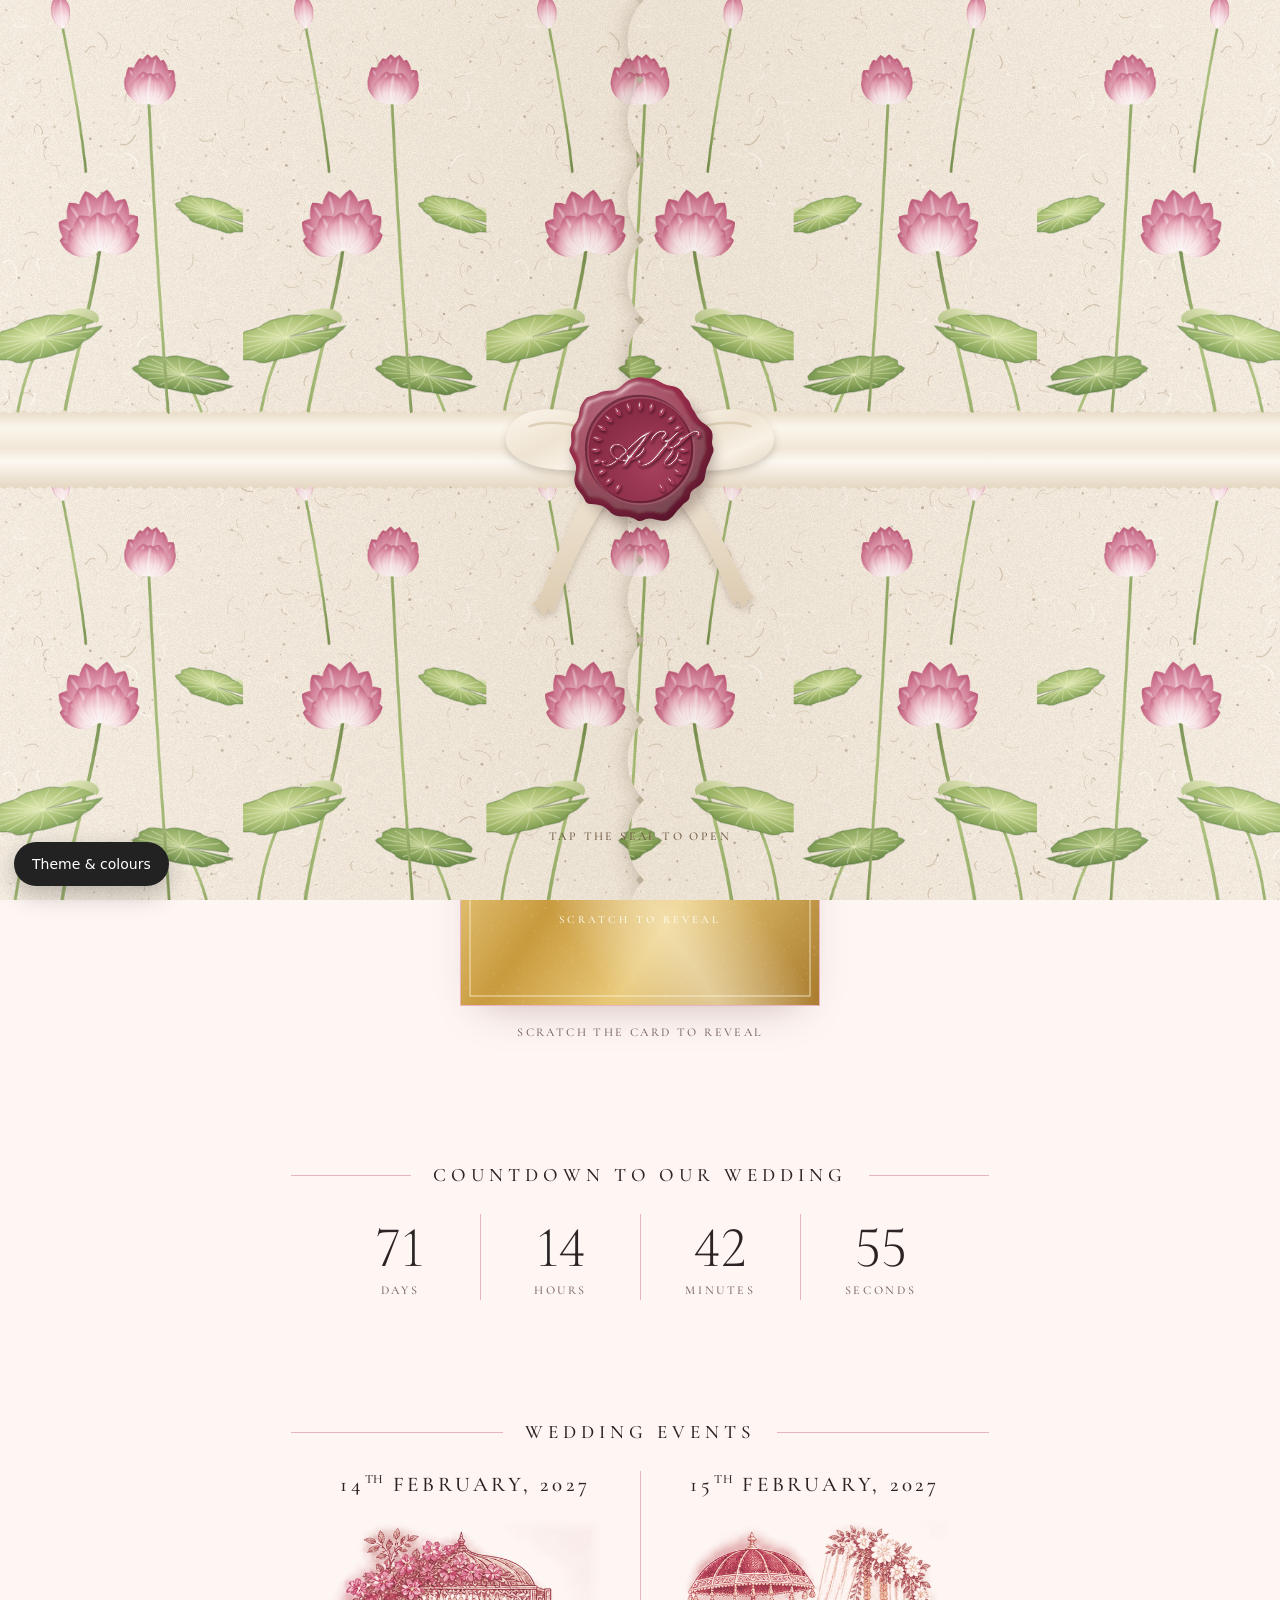
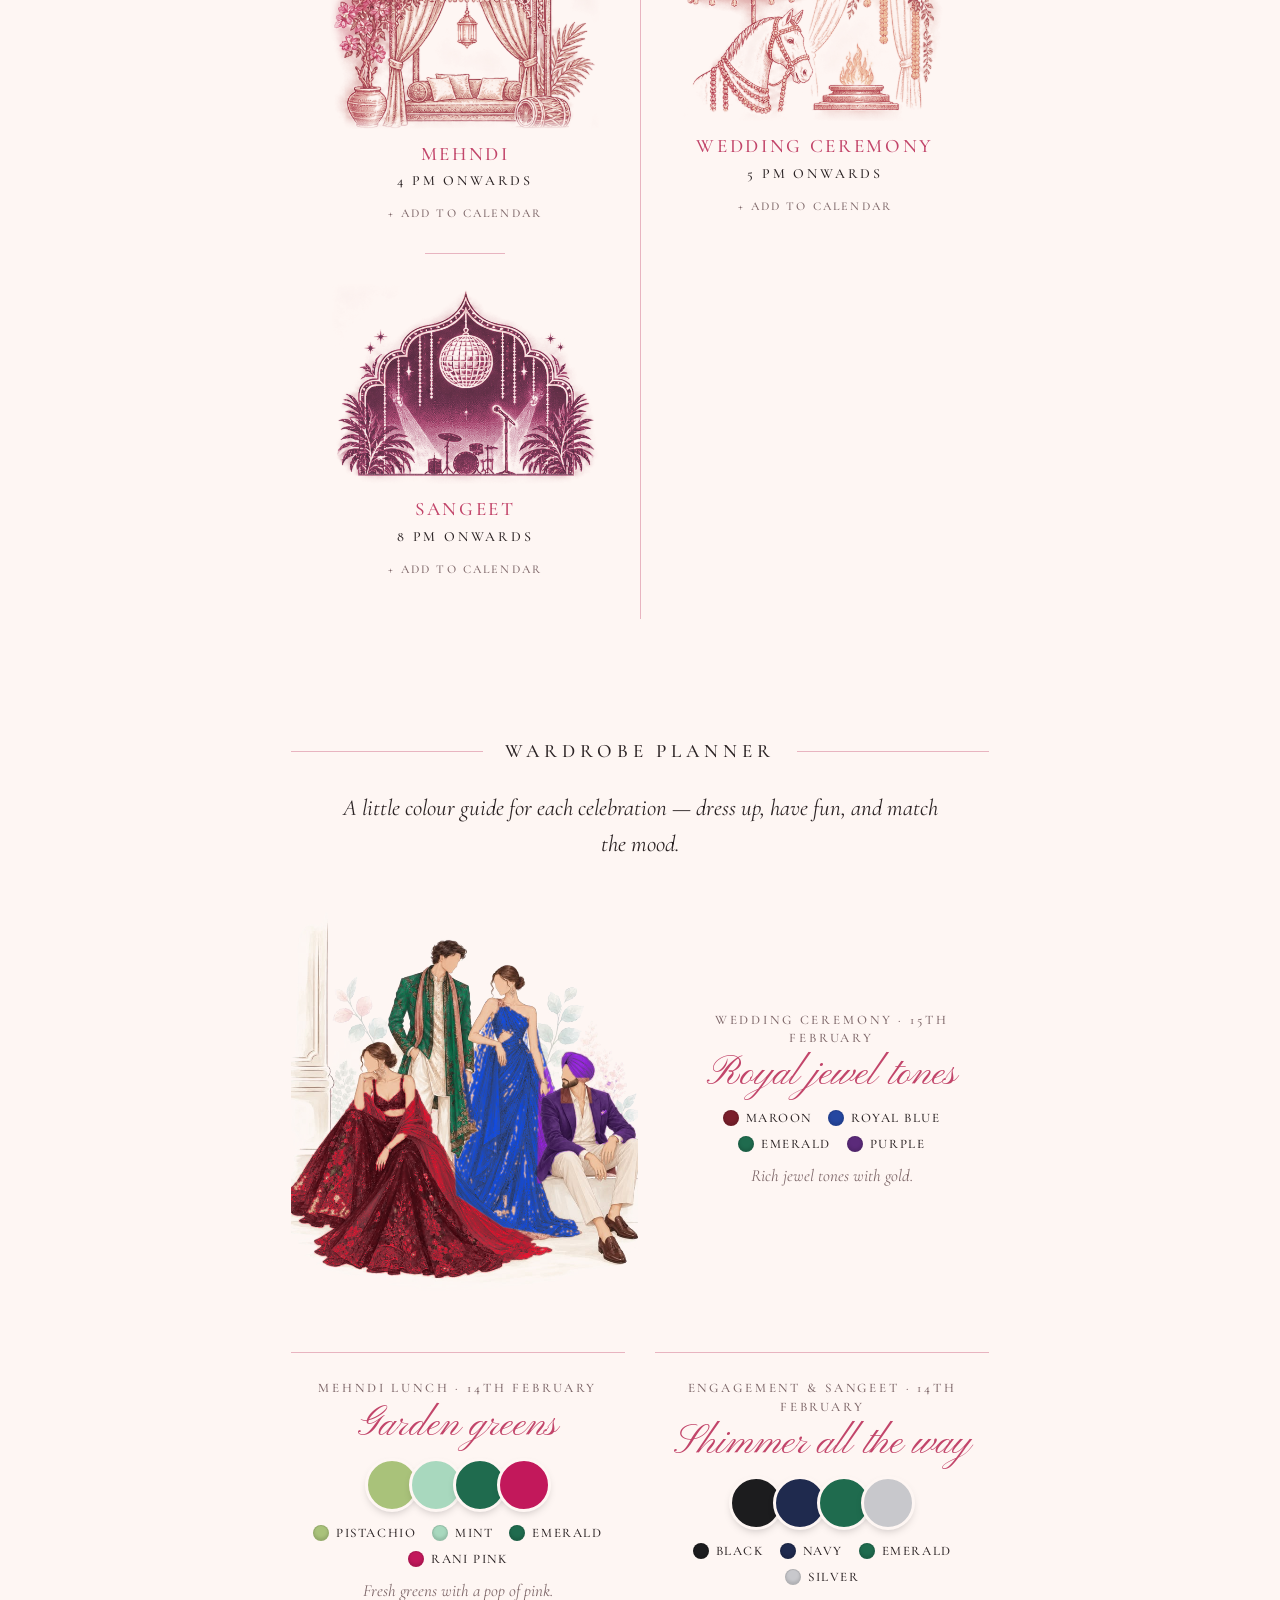
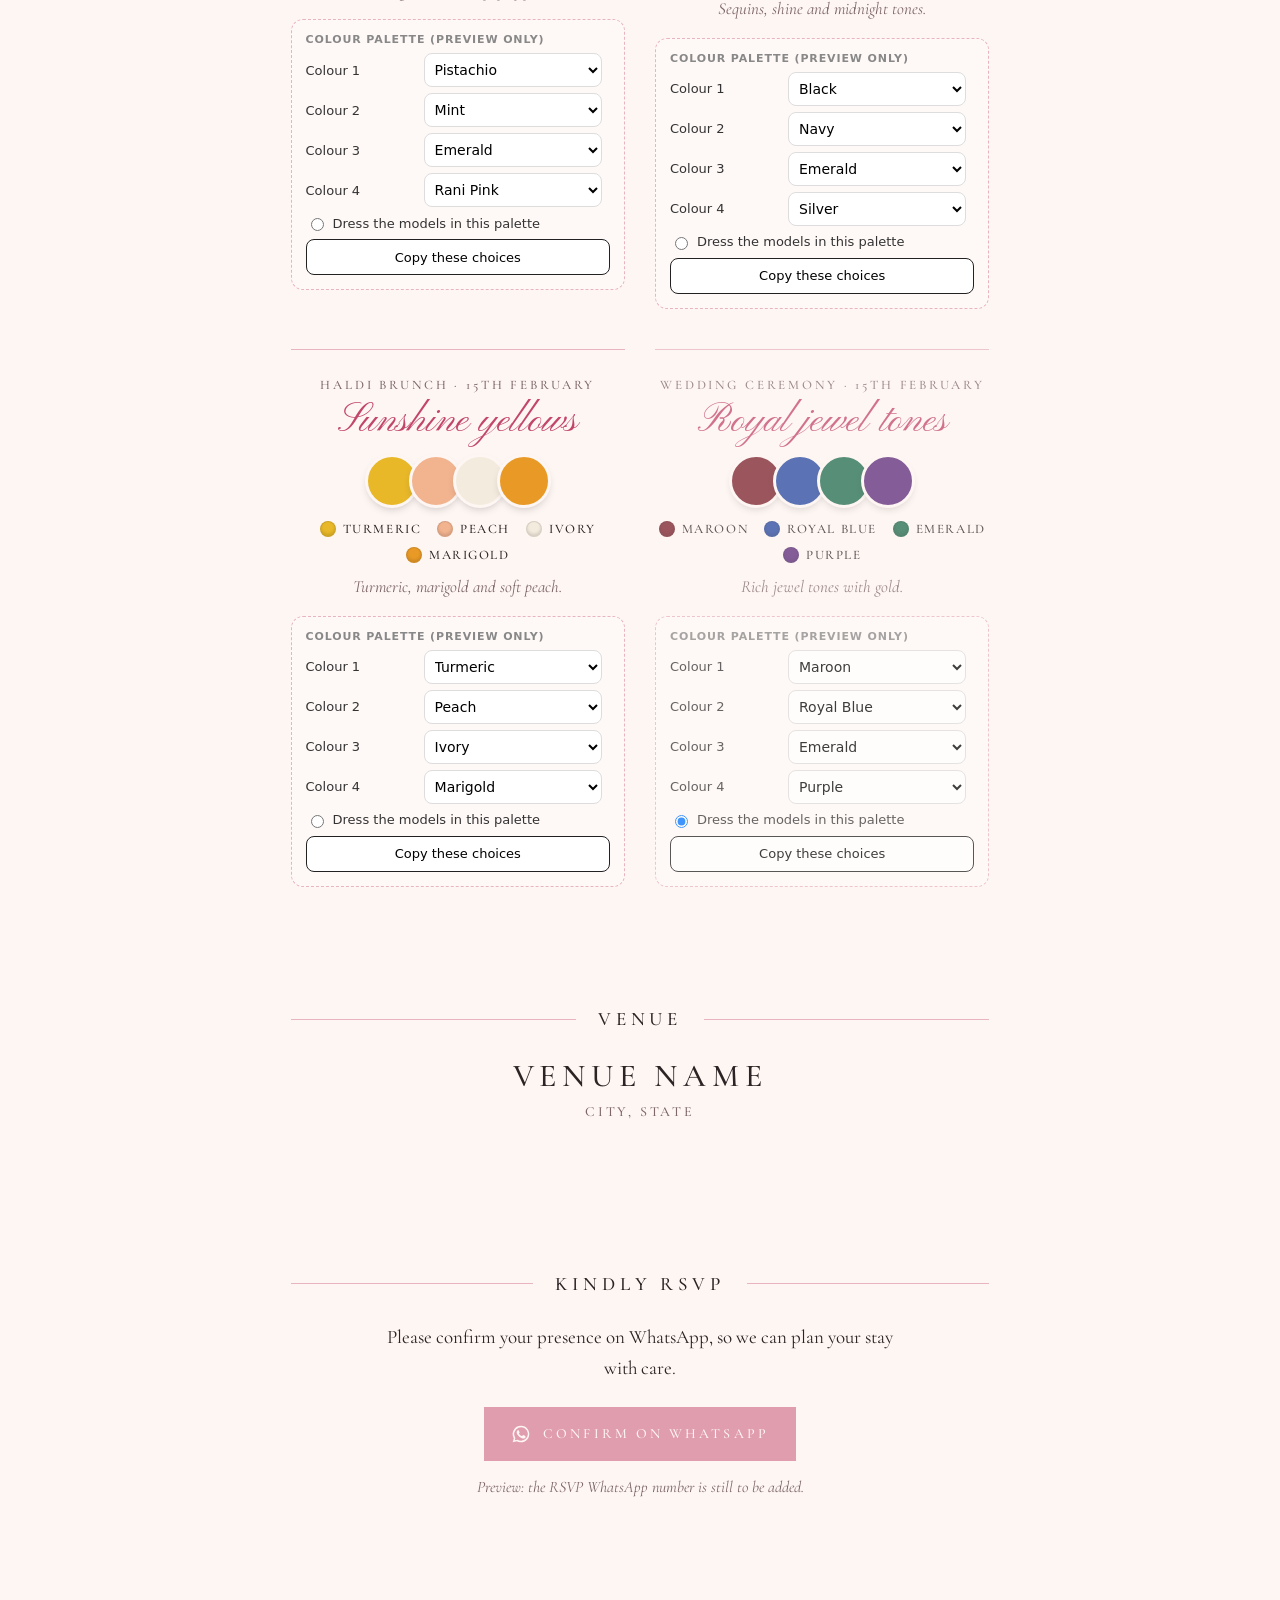
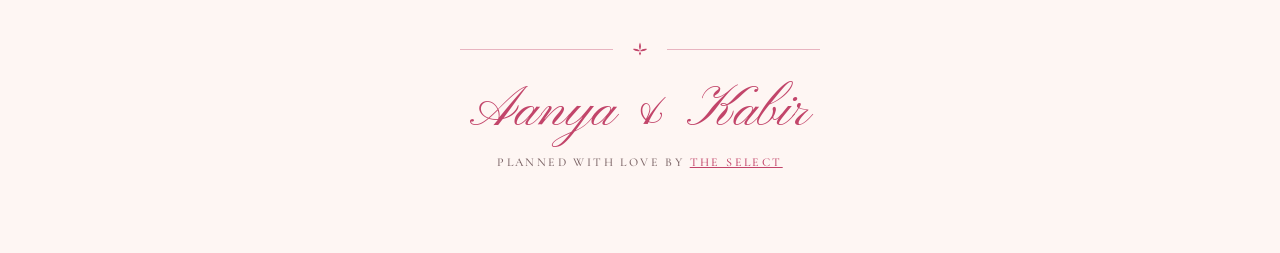
==== commit 5380799a: "Wardrobe: per-event finished illustration (image) shown as is; Cheshtha & Shubham wedding look Co-Au" ====
--- a/_master/index.html
+++ b/_master/index.html
@@ -9,7 +9,7 @@
 <link rel="preconnect" href="https://fonts.googleapis.com">
 <link rel="preconnect" href="https://fonts.gstatic.com" crossorigin>
 <link rel="stylesheet" href="https://fonts.googleapis.com/css2?family=Cormorant+Garamond:ital,wght@0,300;0,400;0,500;0,600;1,400&family=Pinyon+Script&display=swap">
-<link rel="stylesheet" href="style.css?v=20261128115325">
+<link rel="stylesheet" href="style.css?v=20261128115622">
 </head>
 <body class="locked">
 
@@ -163,9 +163,9 @@
 </aside>
 
 <audio id="music" loop preload="none"></audio>
-<script src="wedding.js?v=20261128115325"></script>
-<script src="flourish.js?v=20261128115325"></script>
-<script src="themes.js?v=20261128115325"></script>
-<script src="app.js?v=20261128115325"></script>
+<script src="wedding.js?v=20261128115622"></script>
+<script src="flourish.js?v=20261128115622"></script>
+<script src="themes.js?v=20261128115622"></script>
+<script src="app.js?v=20261128115622"></script>
 </body>
 </html>
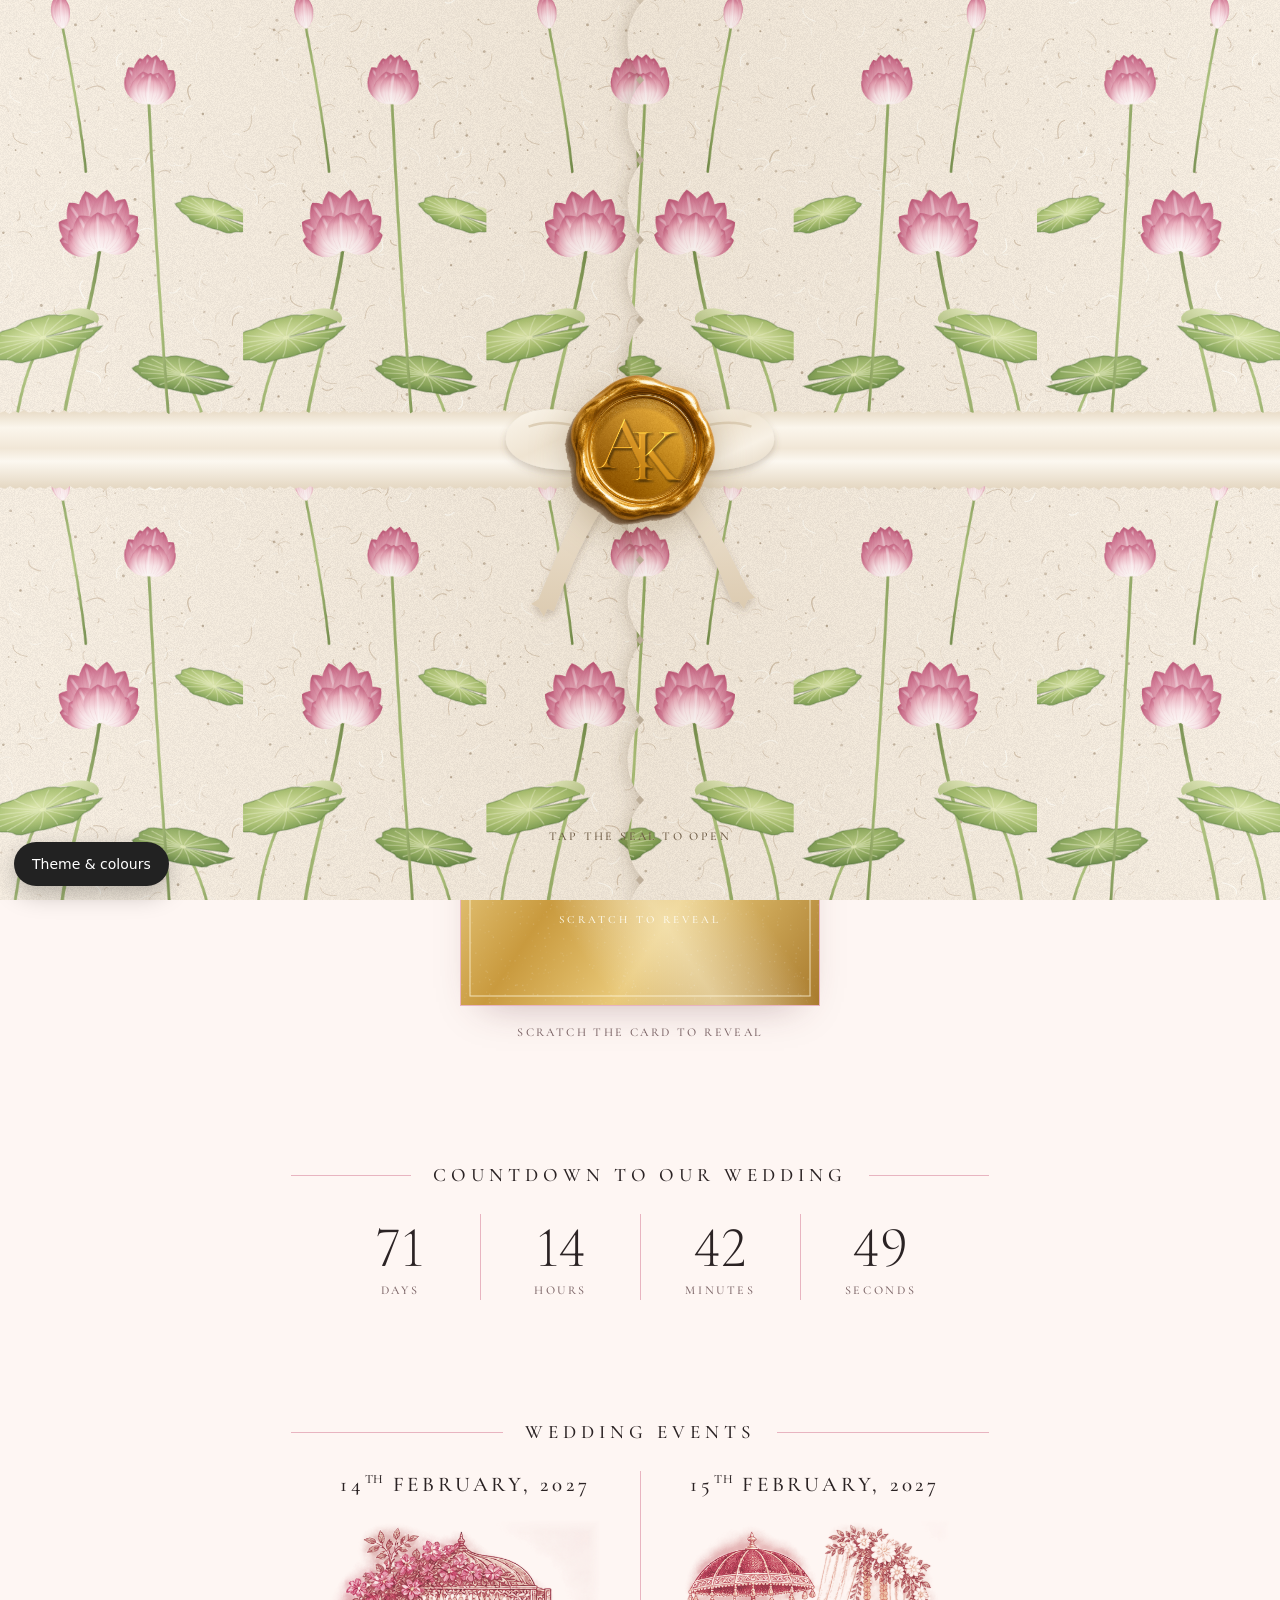
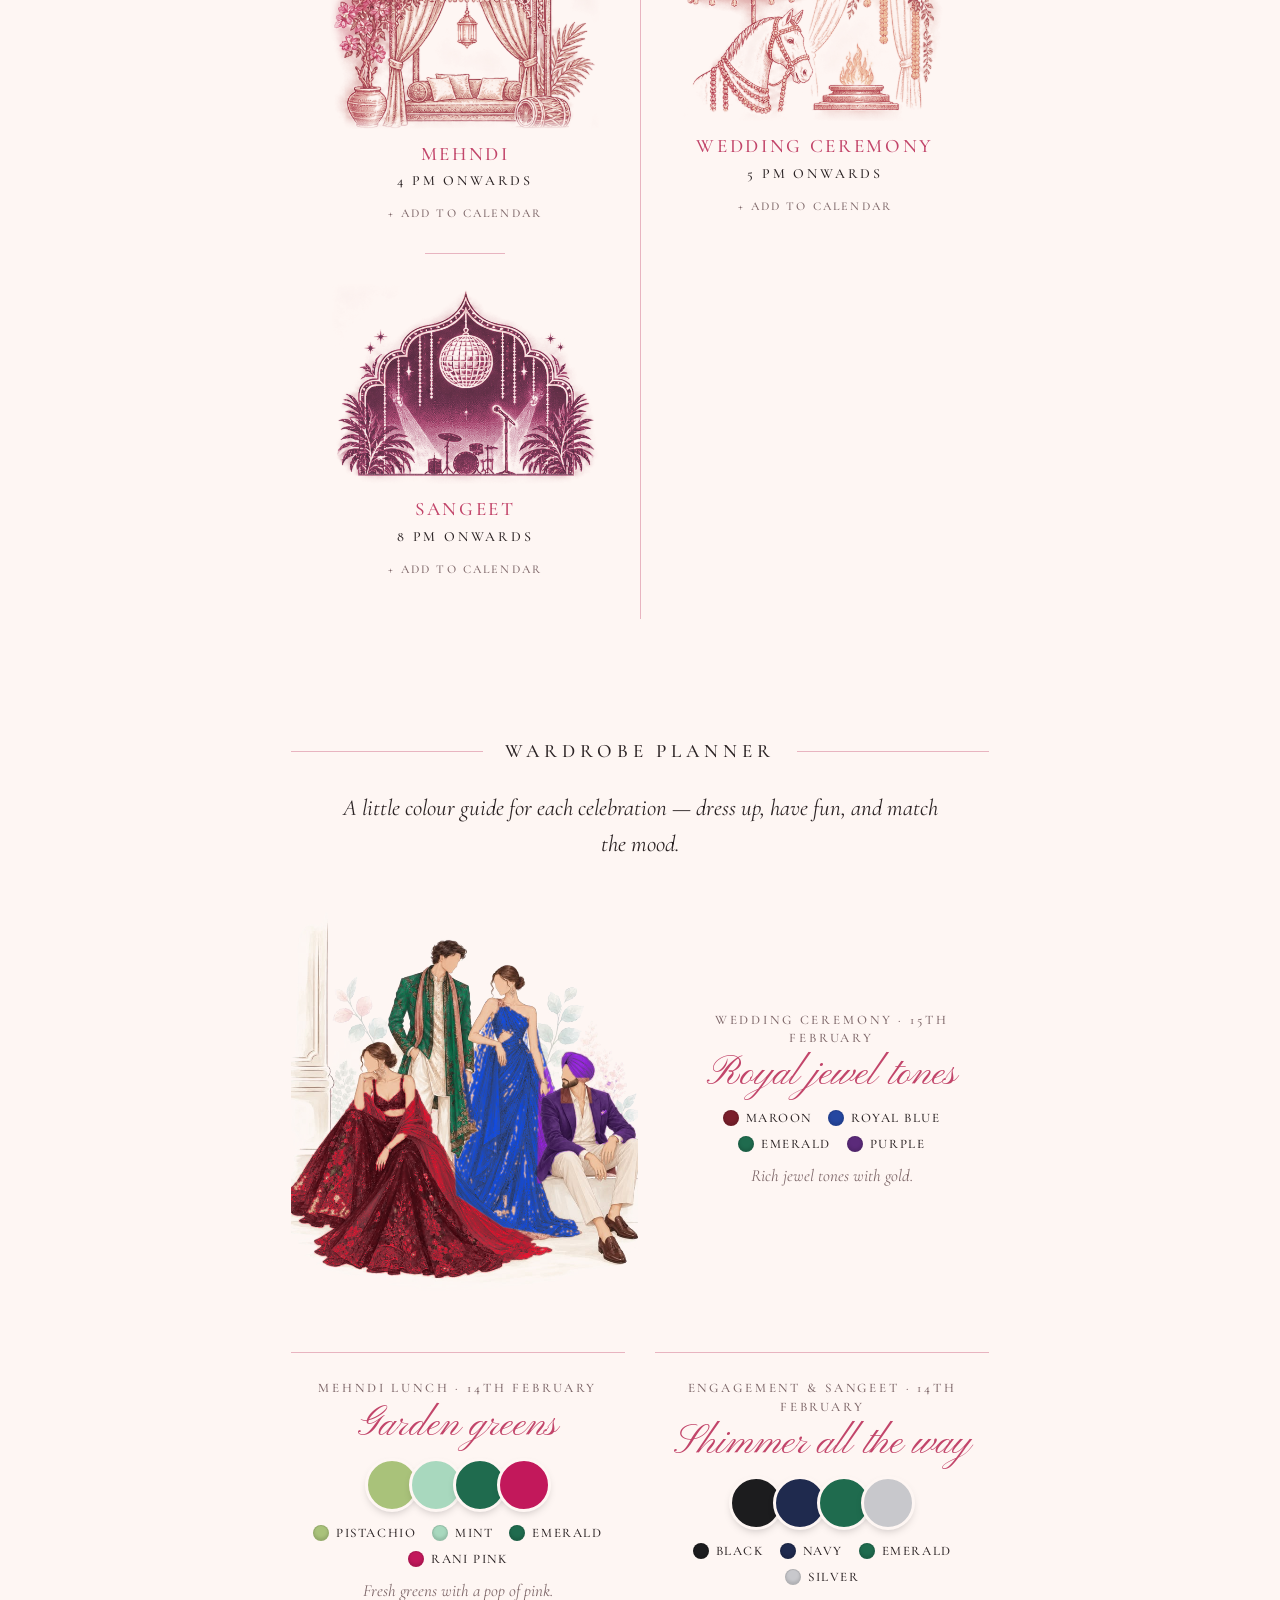
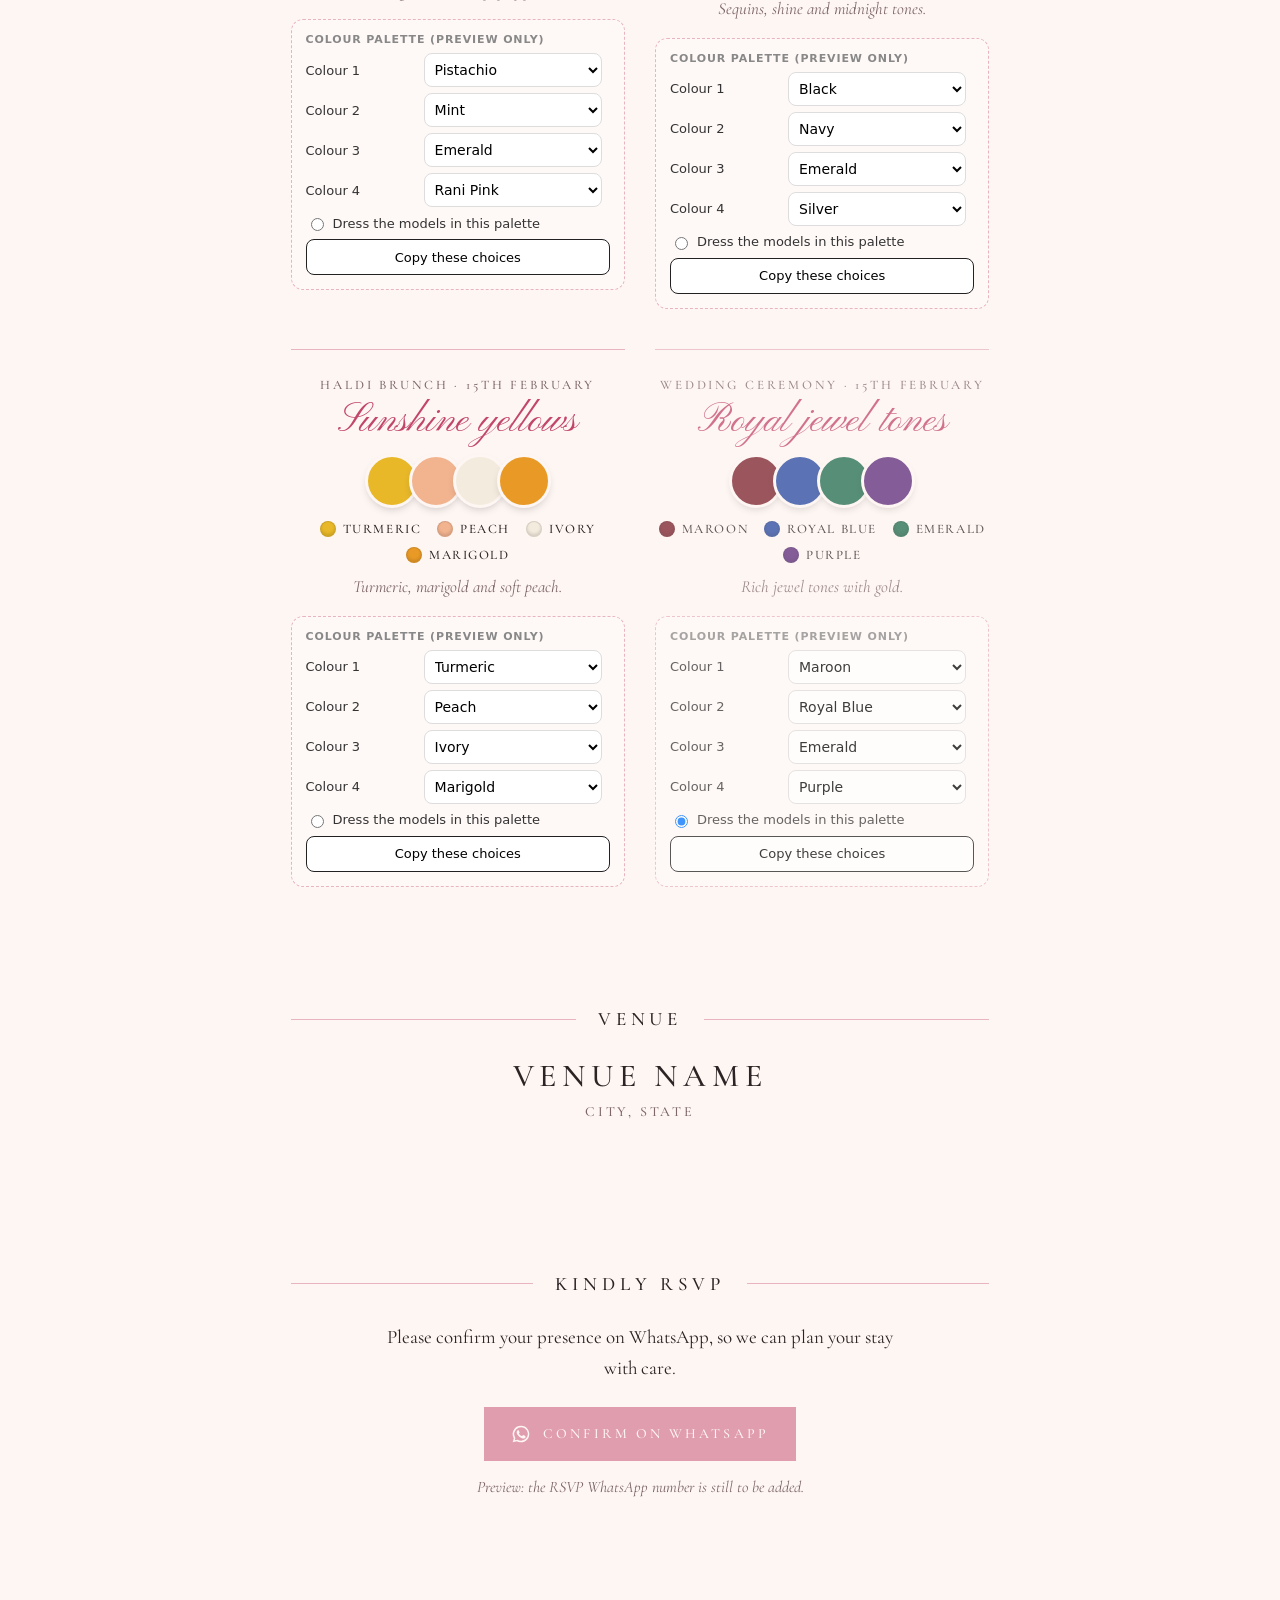
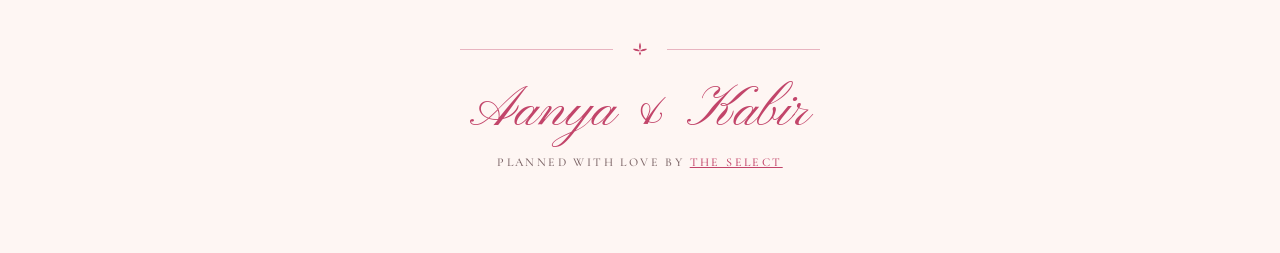
==== commit 61bd9273: "Standard gold seal with couple initials (tools/make_seal.py); CS seal for Cheshtha & Shubham Co-Auth" ====
--- a/_master/index.html
+++ b/_master/index.html
@@ -9,7 +9,7 @@
 <link rel="preconnect" href="https://fonts.googleapis.com">
 <link rel="preconnect" href="https://fonts.gstatic.com" crossorigin>
 <link rel="stylesheet" href="https://fonts.googleapis.com/css2?family=Cormorant+Garamond:ital,wght@0,300;0,400;0,500;0,600;1,400&family=Pinyon+Script&display=swap">
-<link rel="stylesheet" href="style.css?v=20261128115622">
+<link rel="stylesheet" href="style.css?v=20261128115926">
 </head>
 <body class="locked">
 
@@ -163,9 +163,9 @@
 </aside>
 
 <audio id="music" loop preload="none"></audio>
-<script src="wedding.js?v=20261128115622"></script>
-<script src="flourish.js?v=20261128115622"></script>
-<script src="themes.js?v=20261128115622"></script>
-<script src="app.js?v=20261128115622"></script>
+<script src="wedding.js?v=20261128115926"></script>
+<script src="flourish.js?v=20261128115926"></script>
+<script src="themes.js?v=20261128115926"></script>
+<script src="app.js?v=20261128115926"></script>
 </body>
 </html>
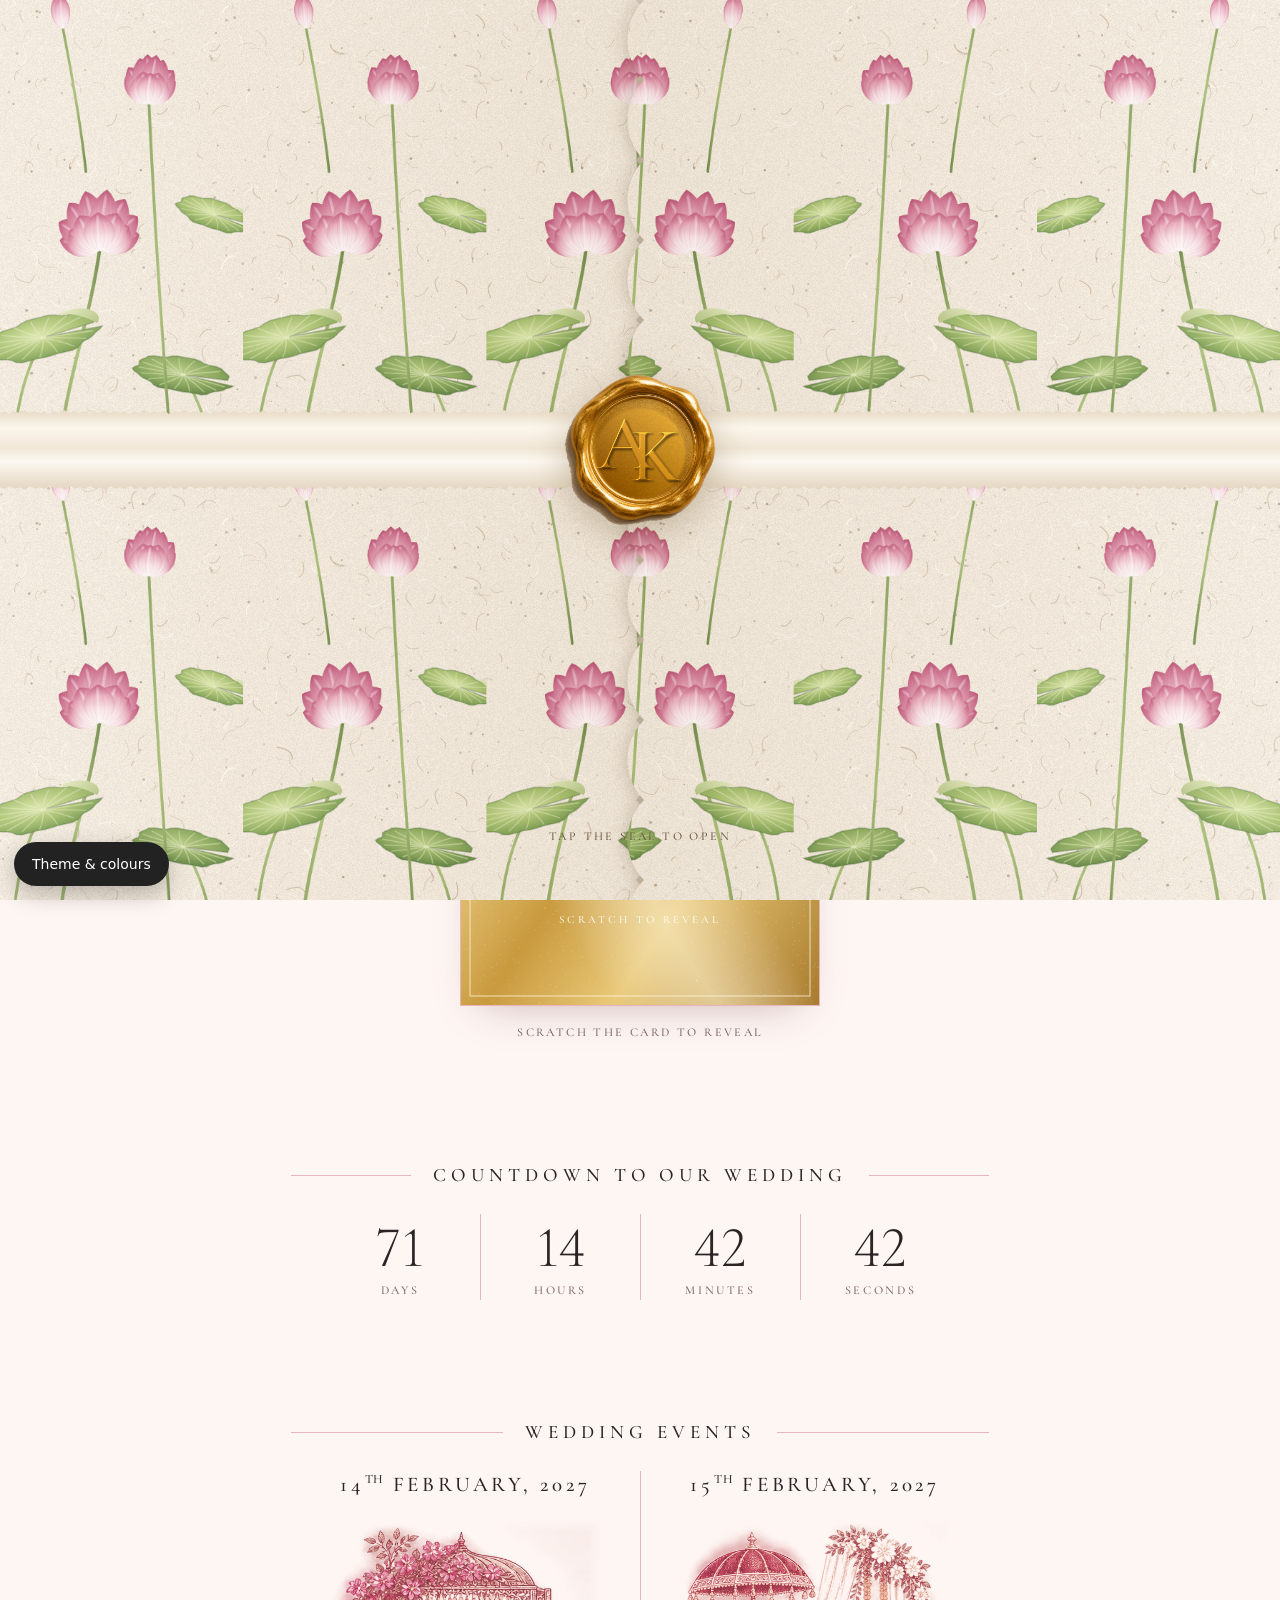
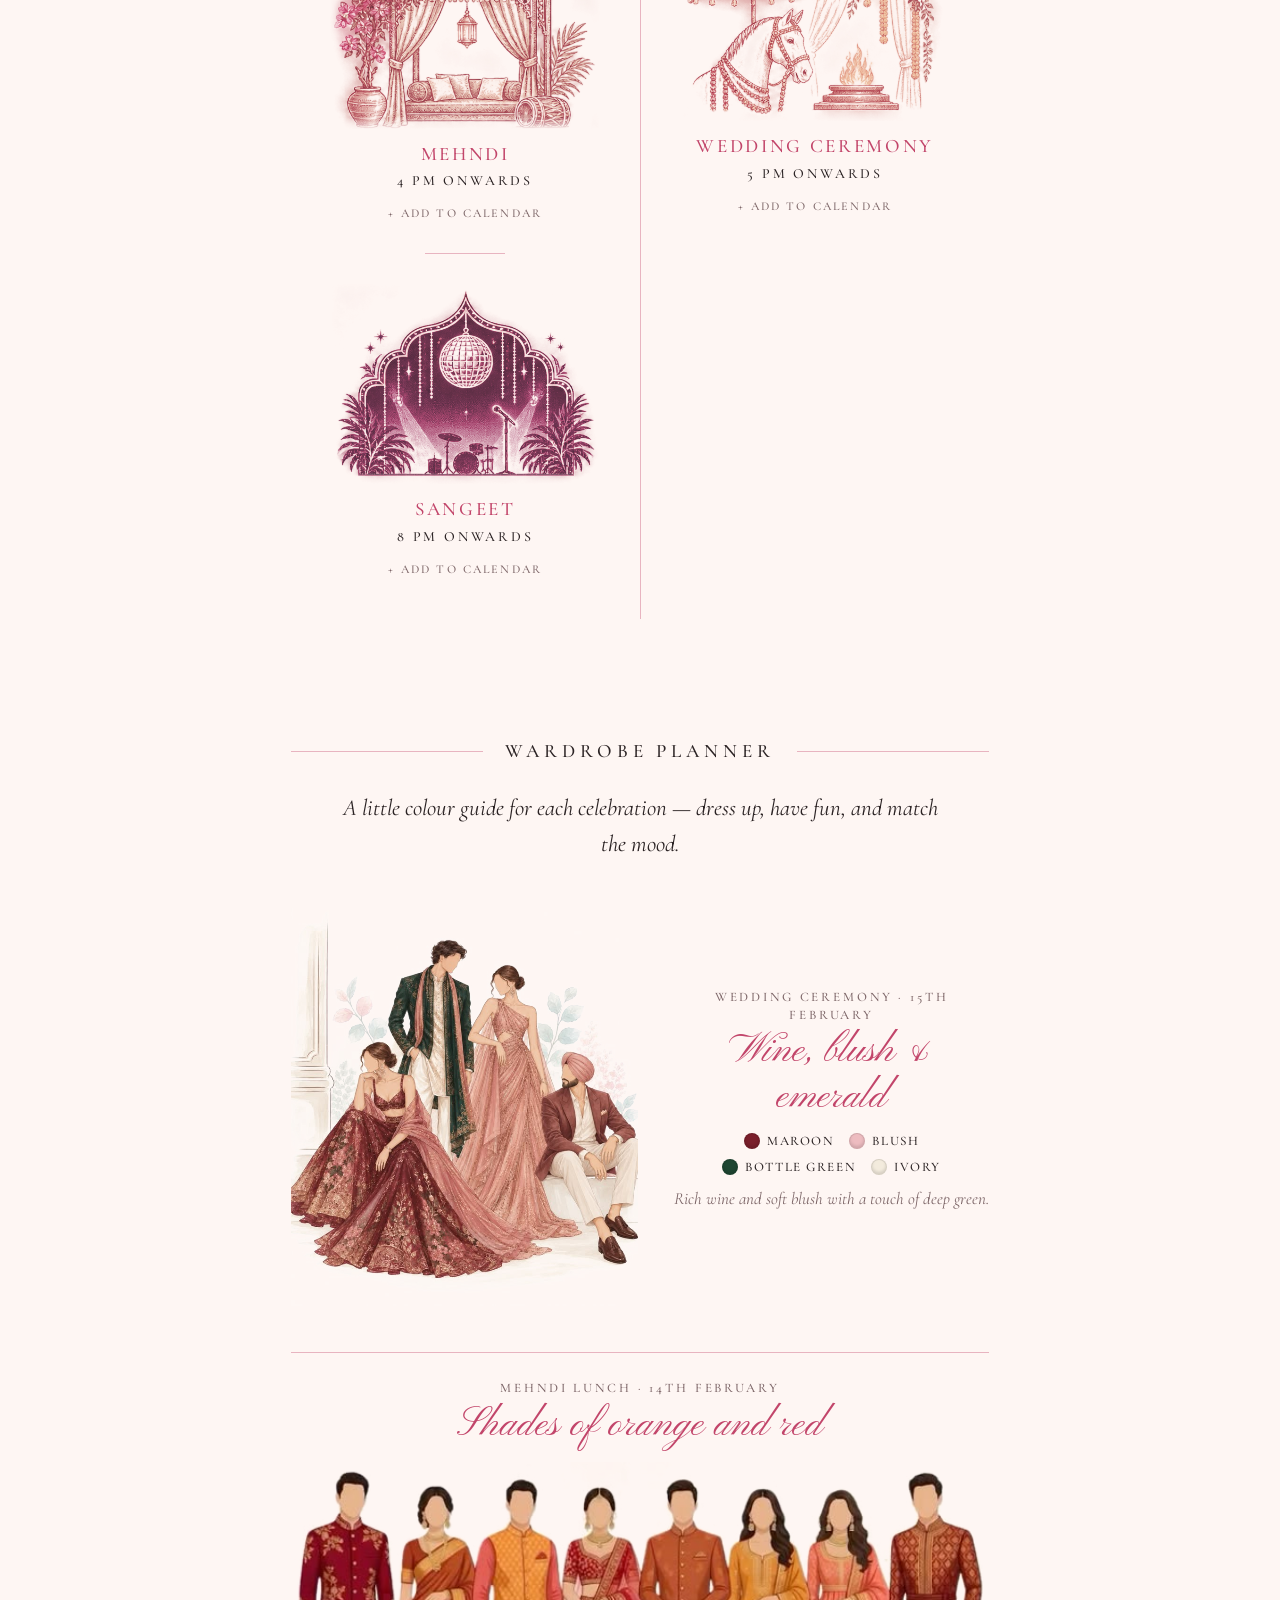
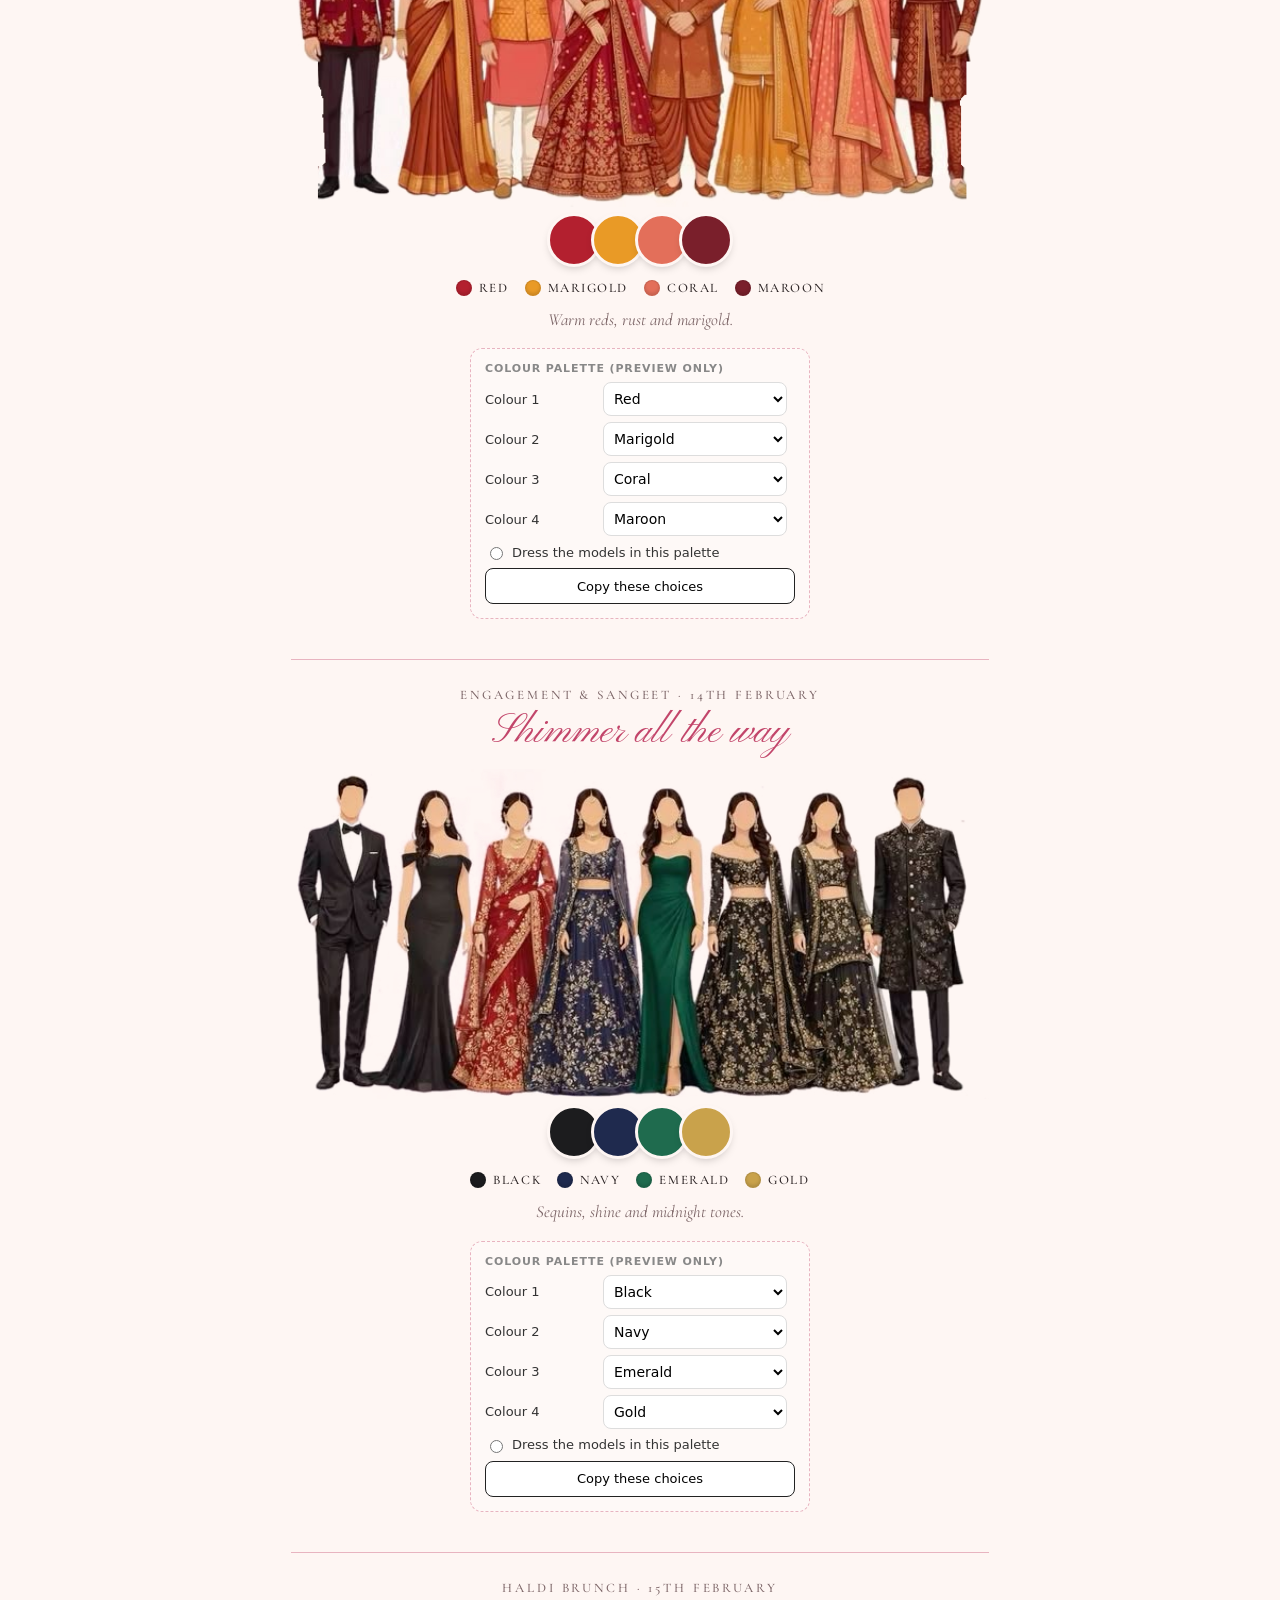
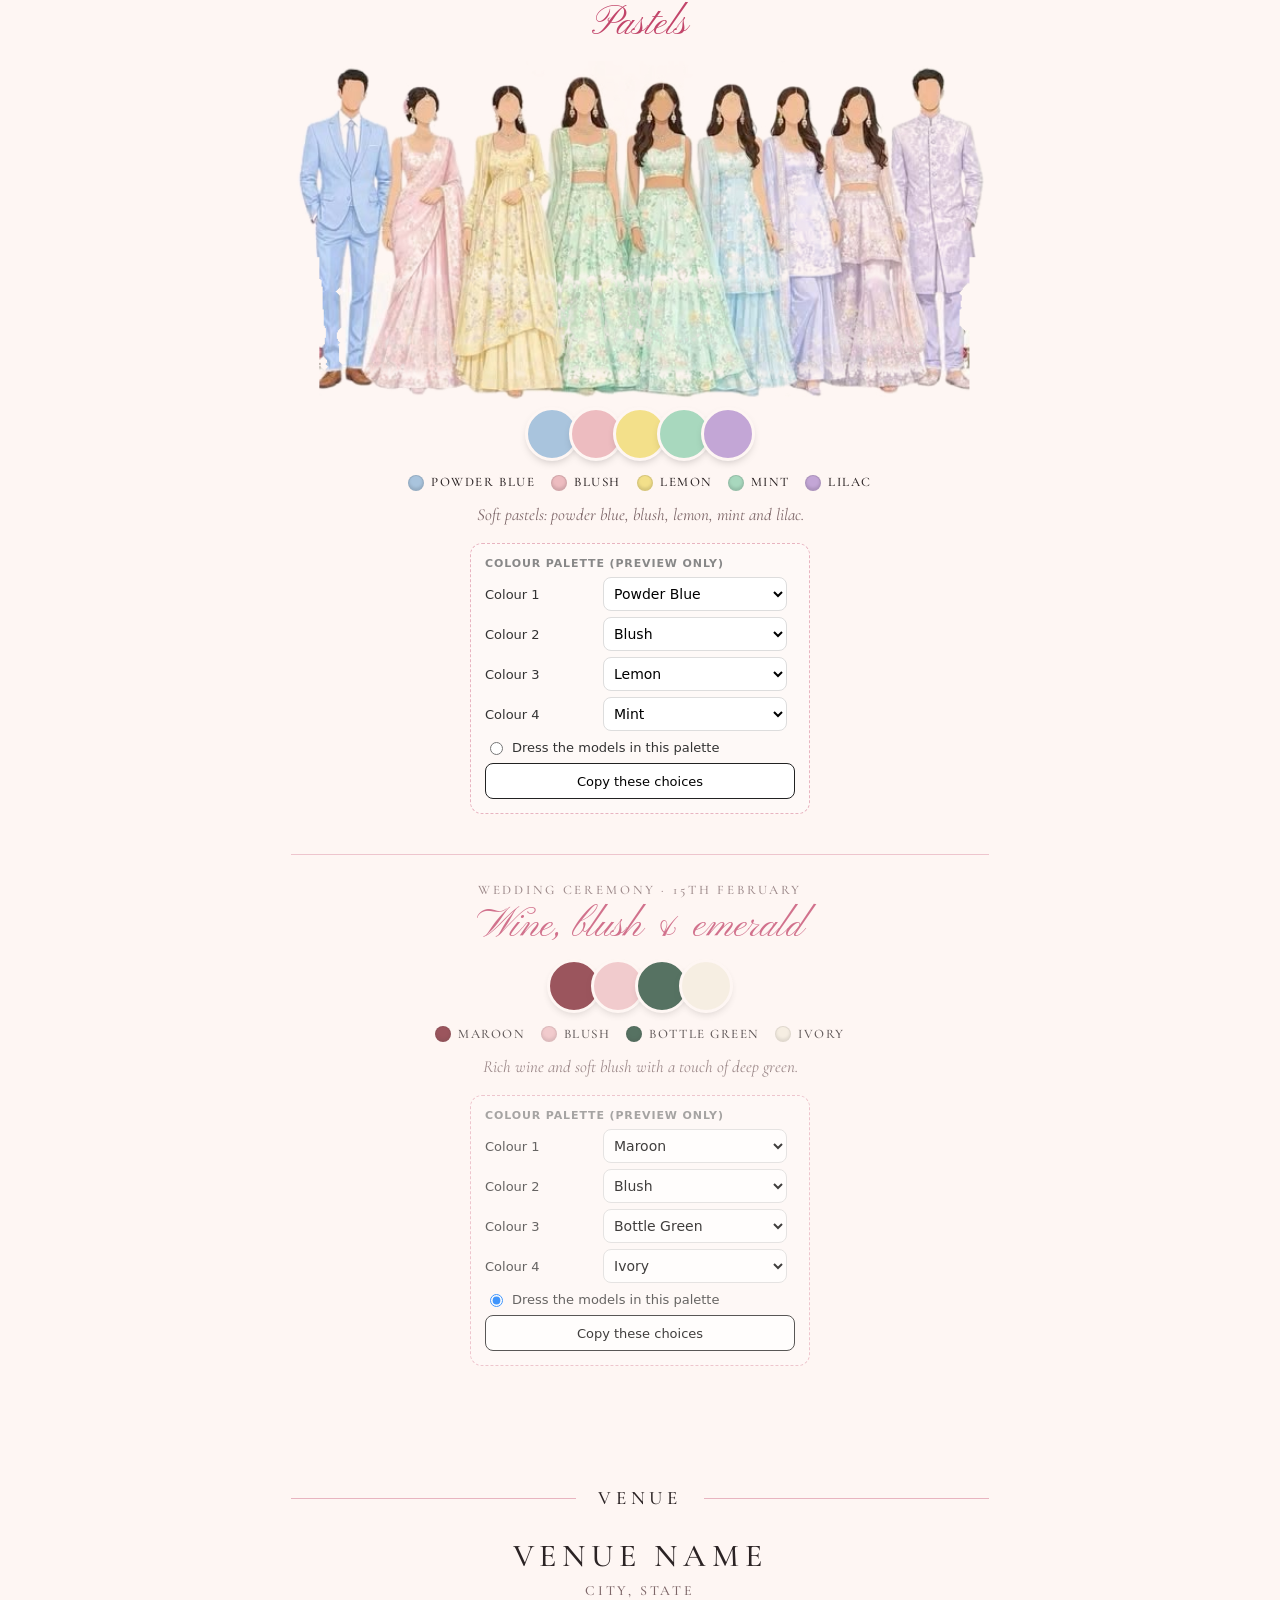
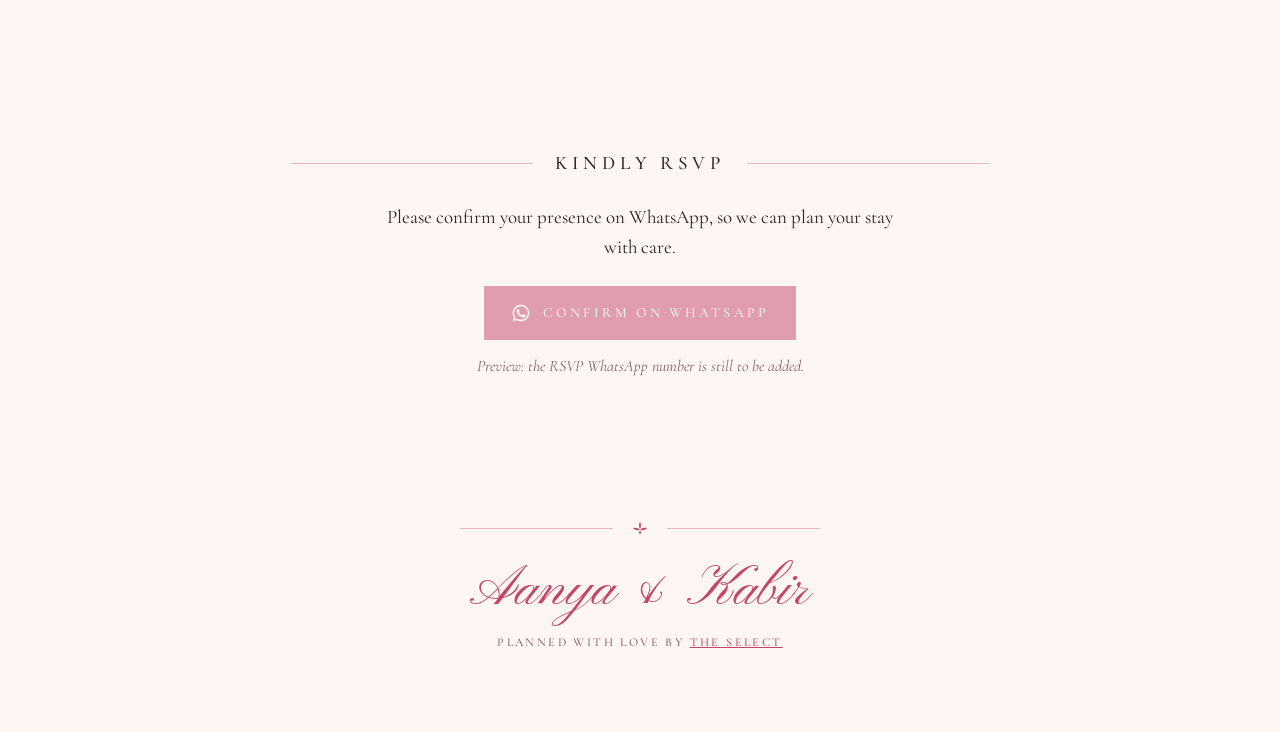
==== commit 817d4586: "Standard wardrobe illustrations per event (Mehndi, Sangeet, Haldi, Wedding); remove bow from opening" ====
--- a/_master/index.html
+++ b/_master/index.html
@@ -9,7 +9,7 @@
 <link rel="preconnect" href="https://fonts.googleapis.com">
 <link rel="preconnect" href="https://fonts.gstatic.com" crossorigin>
 <link rel="stylesheet" href="https://fonts.googleapis.com/css2?family=Cormorant+Garamond:ital,wght@0,300;0,400;0,500;0,600;1,400&family=Pinyon+Script&display=swap">
-<link rel="stylesheet" href="style.css?v=20261128115926">
+<link rel="stylesheet" href="style.css?v=20261128120150">
 </head>
 <body class="locked">
 
@@ -163,9 +163,9 @@
 </aside>
 
 <audio id="music" loop preload="none"></audio>
-<script src="wedding.js?v=20261128115926"></script>
-<script src="flourish.js?v=20261128115926"></script>
-<script src="themes.js?v=20261128115926"></script>
-<script src="app.js?v=20261128115926"></script>
+<script src="wedding.js?v=20261128120150"></script>
+<script src="flourish.js?v=20261128120150"></script>
+<script src="themes.js?v=20261128120150"></script>
+<script src="app.js?v=20261128120150"></script>
 </body>
 </html>
--- a/_master/style.css
+++ b/_master/style.css
@@ -363,3 +363,9 @@
 
 /* event links: directions + calendar */
 .ev__links{display:flex;flex-wrap:wrap;justify-content:center;gap:.35rem 1.2rem}
+
+/* wardrobe rows with an outfit illustration: one per line, picture full width */
+.wpals--art{grid-template-columns:1fr;max-width:760px;margin:0 auto}
+.wpal__img{display:block;width:100%;max-width:720px;height:auto;margin:14px auto 6px}
+/* opening card: the seal alone, no bow */
+.gf-bow{display:none}
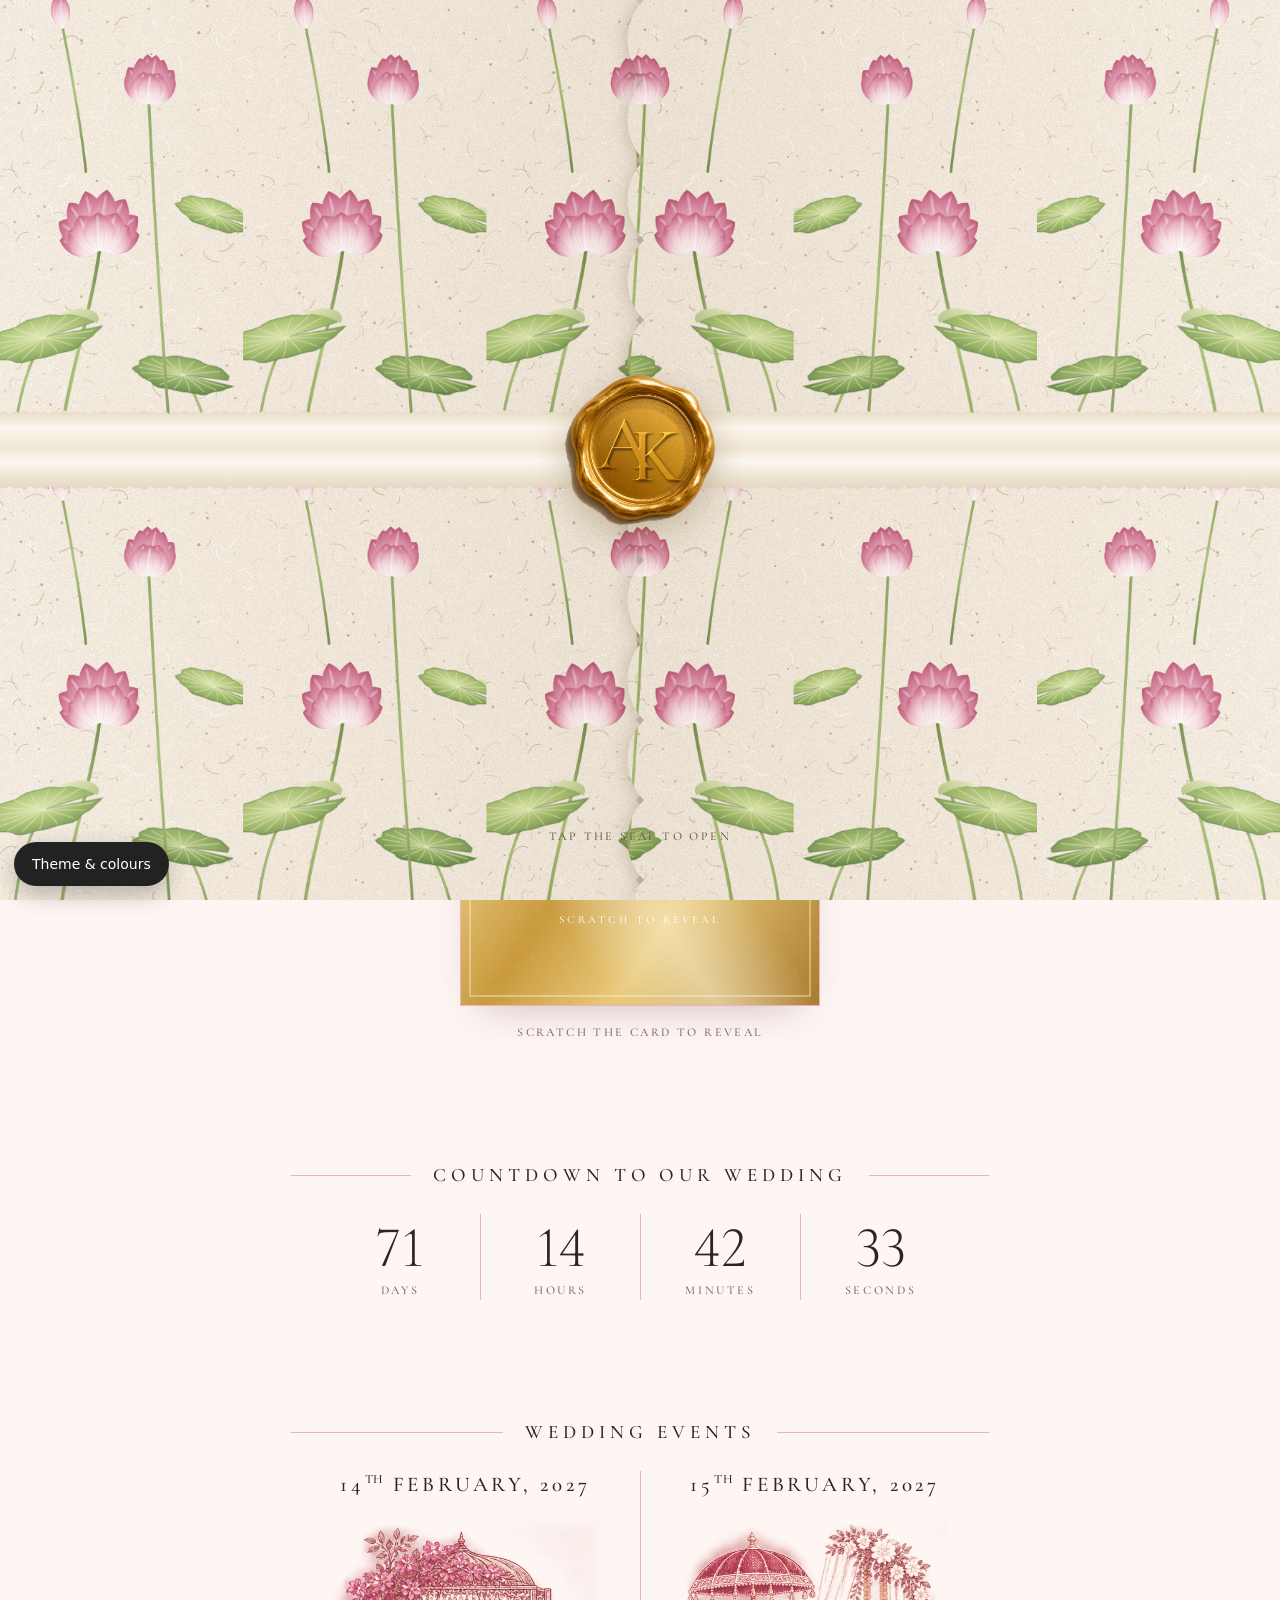
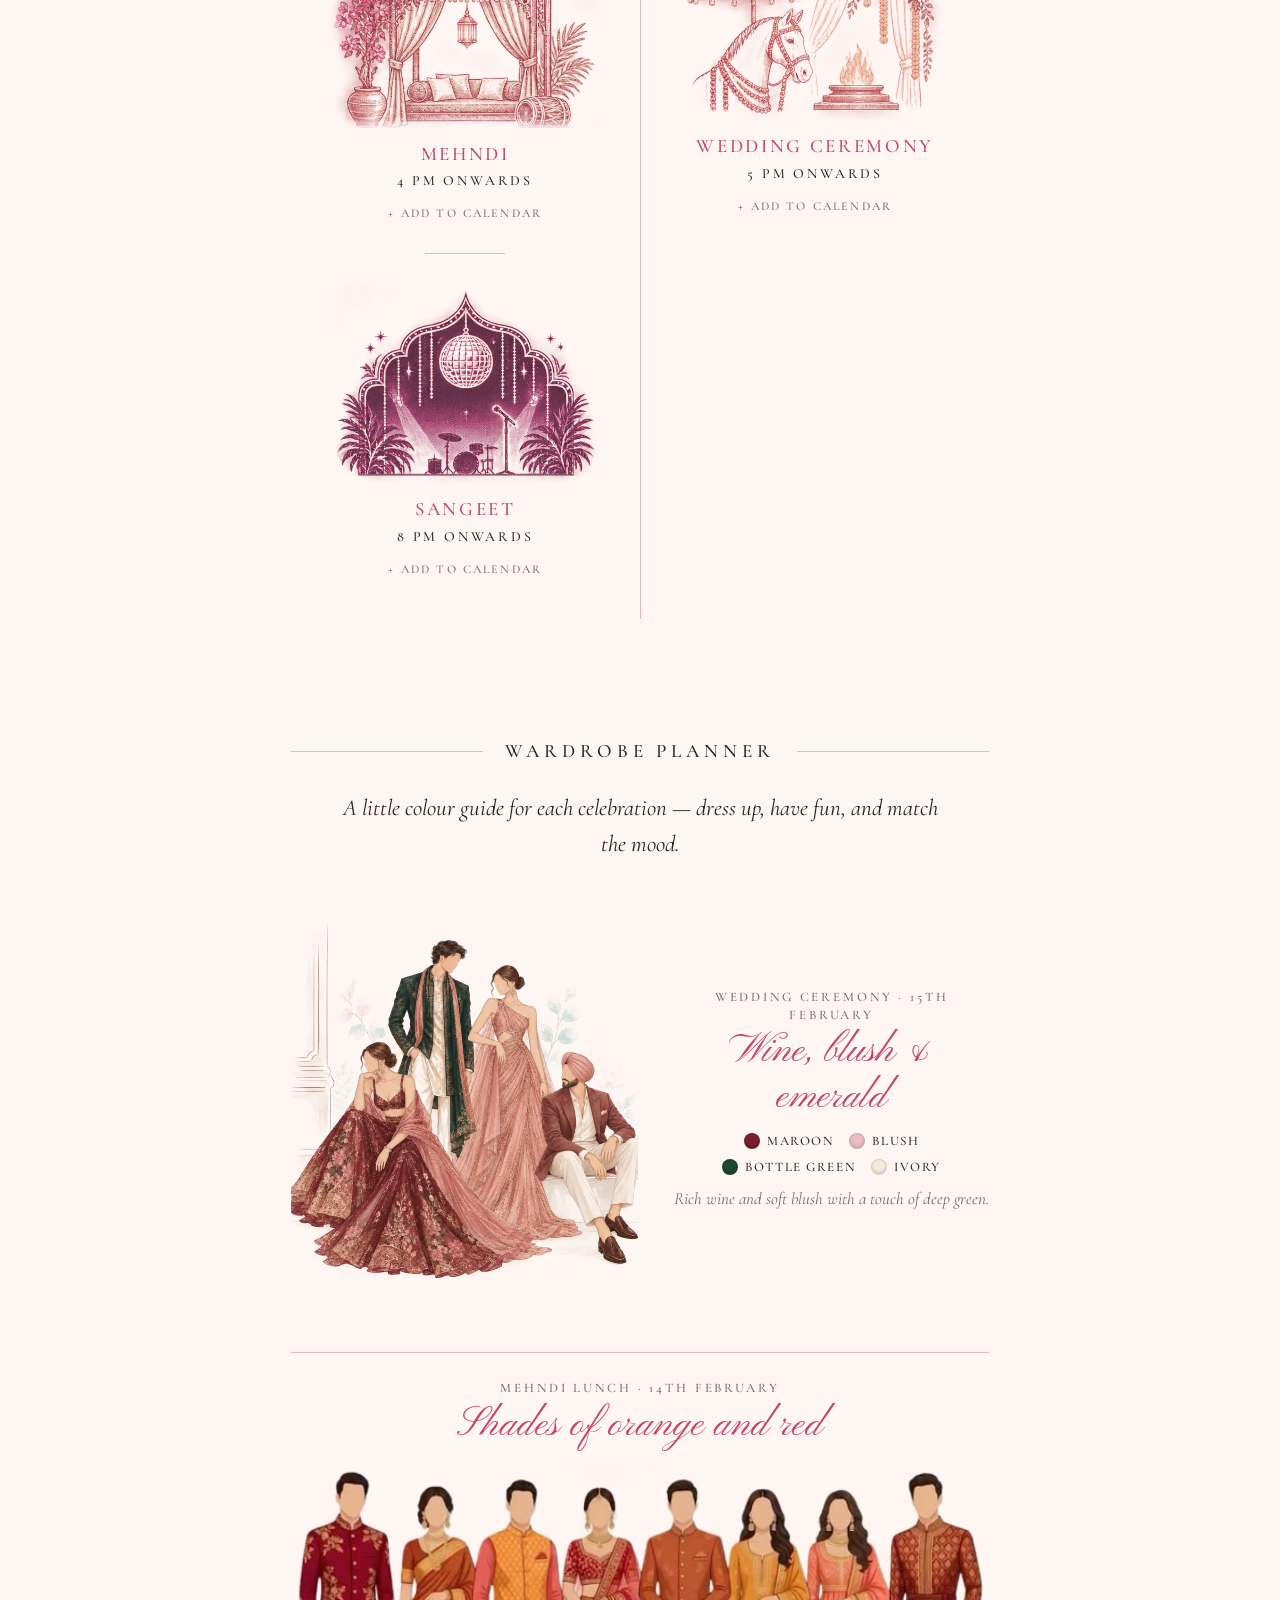
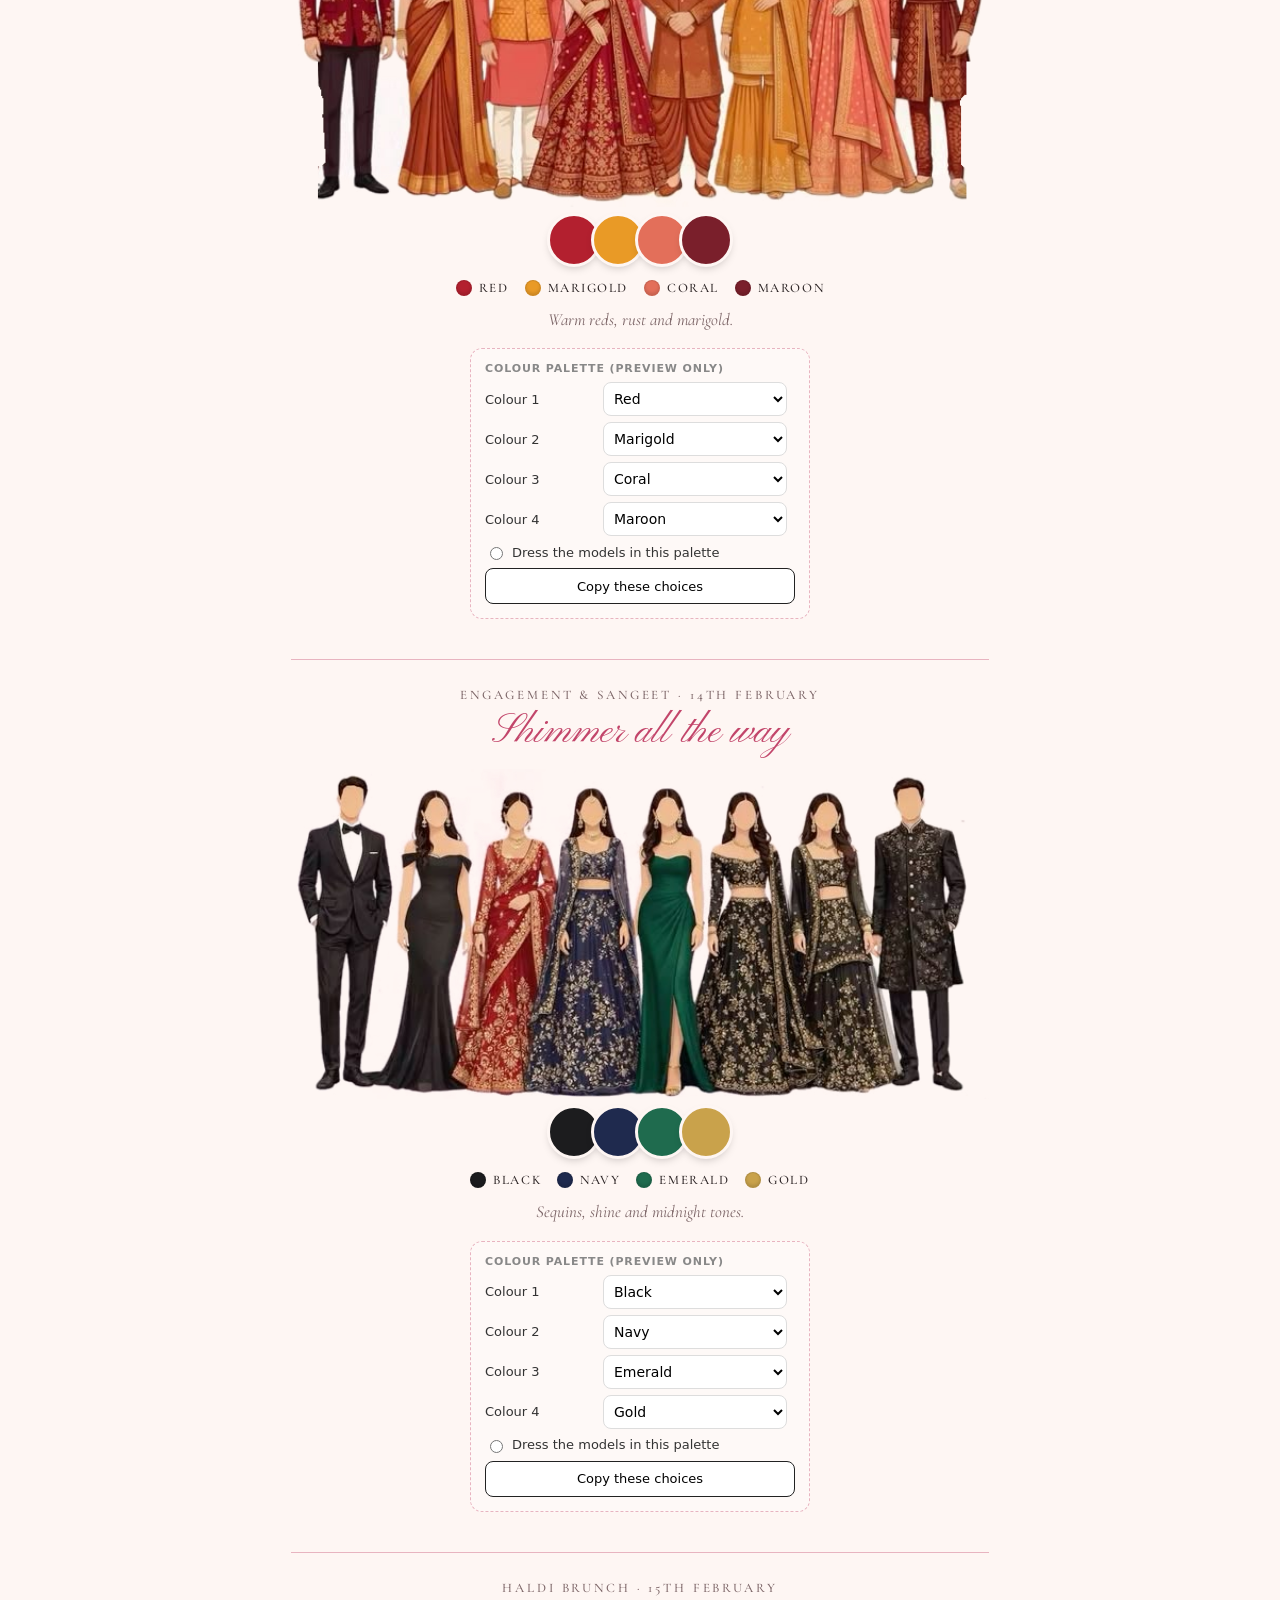
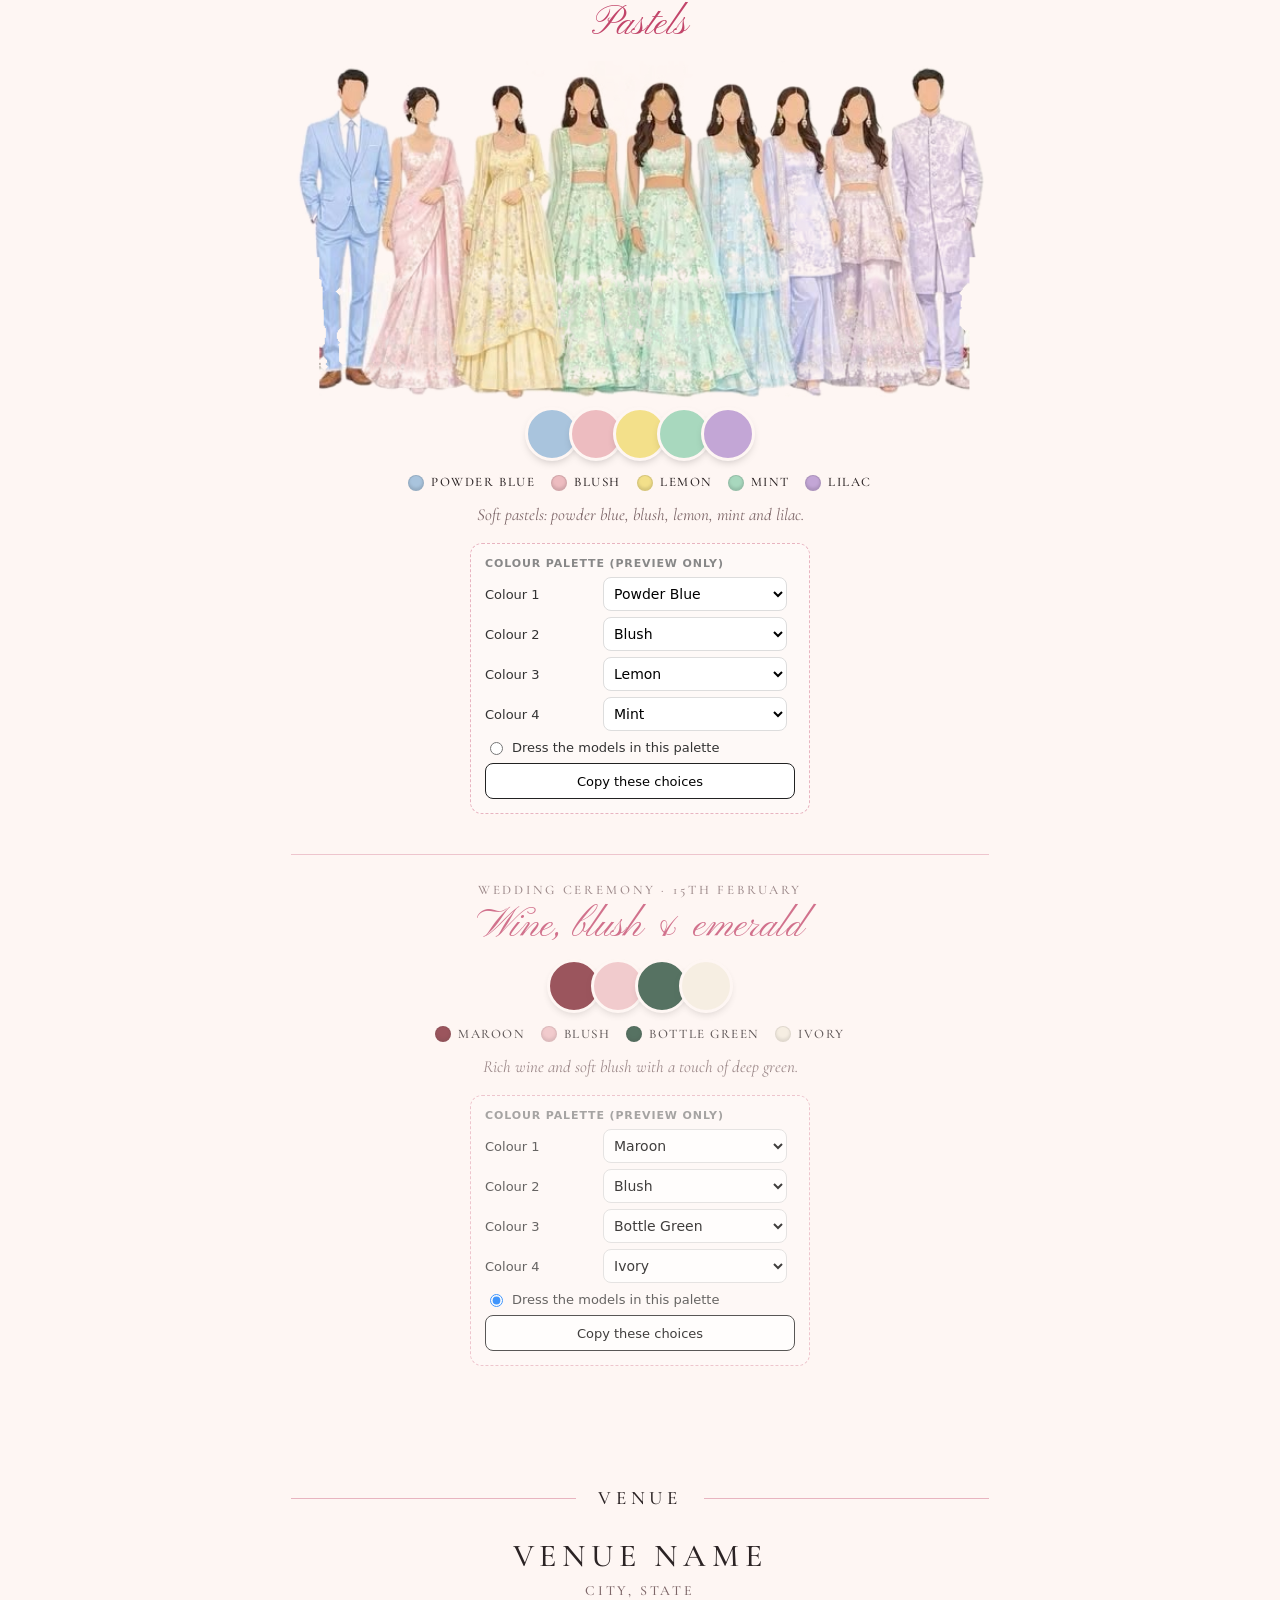
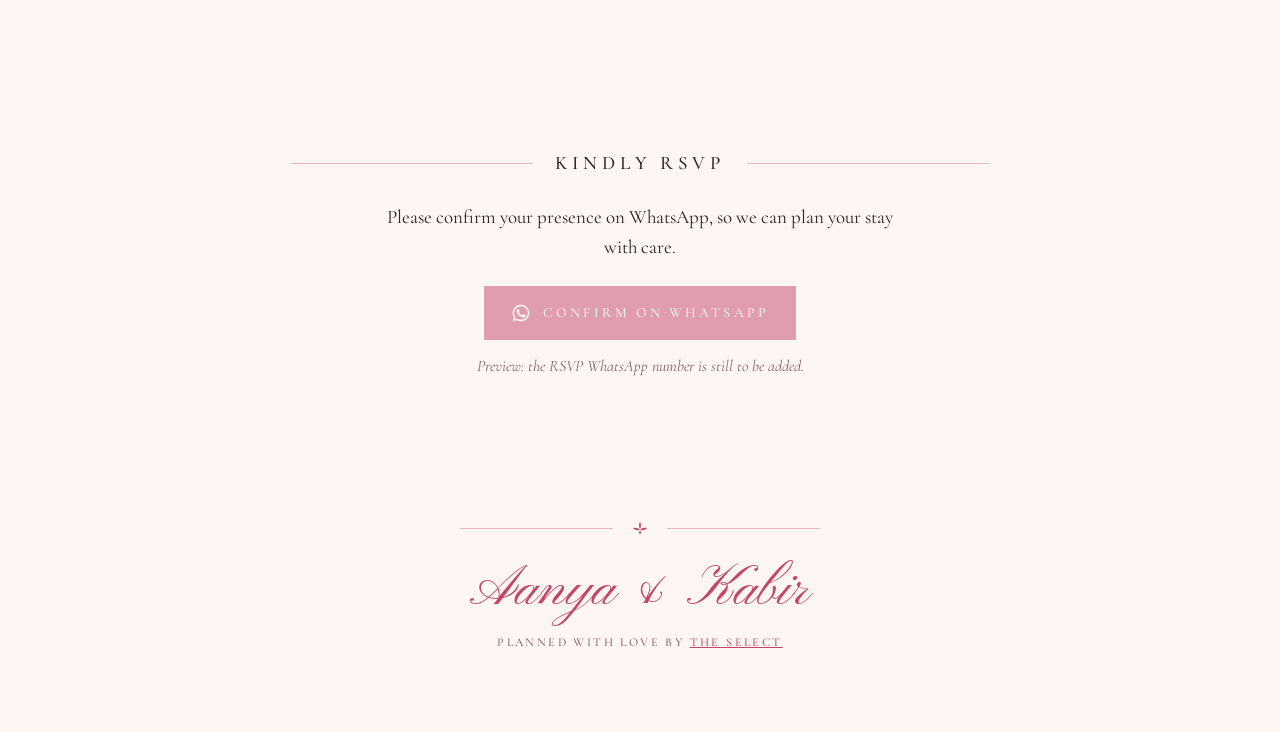
==== commit c2b6f883: "Background colours: 25 invite colours (light and dark) with text, lines and buttons adapting automat" ====
--- a/_master/index.html
+++ b/_master/index.html
@@ -9,7 +9,7 @@
 <link rel="preconnect" href="https://fonts.googleapis.com">
 <link rel="preconnect" href="https://fonts.gstatic.com" crossorigin>
 <link rel="stylesheet" href="https://fonts.googleapis.com/css2?family=Cormorant+Garamond:ital,wght@0,300;0,400;0,500;0,600;1,400&family=Pinyon+Script&display=swap">
-<link rel="stylesheet" href="style.css?v=20261128120150">
+<link rel="stylesheet" href="style.css?v=20261128120711">
 </head>
 <body class="locked">
 
@@ -152,7 +152,9 @@
     <p class="studio__h">Theme</p>
     <div class="studio__row" id="packList"></div>
     <div class="studio__row studio__row--chips"><button type="button" id="replayBtn">↺ Replay the opening</button></div>
-    <p class="studio__h">Colour palette</p>
+    <p class="studio__h">Background colour (text adapts automatically)</p>
+    <div class="studio__row studio__row--bg" id="bgList"></div>
+    <p class="studio__h">…or a colour palette</p>
     <div class="studio__row" id="palList"></div>
     <p class="studio__h">Event illustrations</p>
     <div class="studio__row studio__row--chips" id="artList"></div>
@@ -163,9 +165,9 @@
 </aside>
 
 <audio id="music" loop preload="none"></audio>
-<script src="wedding.js?v=20261128120150"></script>
-<script src="flourish.js?v=20261128120150"></script>
-<script src="themes.js?v=20261128120150"></script>
-<script src="app.js?v=20261128120150"></script>
+<script src="wedding.js?v=20261128120711"></script>
+<script src="flourish.js?v=20261128120711"></script>
+<script src="themes.js?v=20261128120711"></script>
+<script src="app.js?v=20261128120711"></script>
 </body>
 </html>
--- a/_master/style.css
+++ b/_master/style.css
@@ -15,7 +15,7 @@
 html{scroll-behavior:smooth;background:var(--paper);scroll-padding-top:20px}
 body{margin:0;color:var(--ink);font:400 19px/1.6 var(--serif);font-feature-settings:"lnum" 1;-webkit-font-smoothing:antialiased;overflow-x:clip;
   background:
-    radial-gradient(120% 60% at 50% 0%,color-mix(in srgb,var(--paper) 60%,#fff) 0%,transparent 60%),
+    radial-gradient(120% 60% at 50% 0%,color-mix(in srgb,var(--paper) 60%,var(--hi,#fff)) 0%,transparent 60%),
     radial-gradient(90% 50% at 50% 100%,var(--paper2) 0%,transparent 70%),
     var(--paper)}
 body.locked{overflow:hidden;height:100vh}
@@ -82,7 +82,7 @@
 .opening.open .seal{transform:scale(1.15);transition:transform .6s ease}
 @keyframes breathe{50%{opacity:.35}}
 
-.music{position:fixed;right:16px;bottom:16px;z-index:40;width:48px;height:48px;border-radius:50%;border:1px solid var(--line);background:color-mix(in srgb,var(--paper) 92%,#fff);color:var(--gold);display:grid;place-items:center;cursor:pointer;box-shadow:0 6px 18px -8px rgba(80,60,20,.45)}
+.music{position:fixed;right:16px;bottom:16px;z-index:40;width:48px;height:48px;border-radius:50%;border:1px solid var(--line);background:color-mix(in srgb,var(--paper) 92%,var(--hi,#fff));color:var(--gold);display:grid;place-items:center;cursor:pointer;box-shadow:0 6px 18px -8px rgba(80,60,20,.45)}
 .music svg{width:22px;height:22px;animation:spinNote 6s linear infinite}
 .music.off svg{animation:none;opacity:.45}
 .music.off::after{content:"";position:absolute;width:26px;height:1.5px;background:var(--gold);transform:rotate(-45deg)}
@@ -141,7 +141,7 @@
 .notes{list-style:none;padding:0;margin:18px auto 28px;max-width:560px}
 .notes li{margin:0 0 8px;font-size:18px}
 
-.gal{position:relative;max-width:820px;margin:0 auto;border:1px solid var(--line);padding:8px;background:color-mix(in srgb,var(--paper) 70%,#fff)}
+.gal{position:relative;max-width:820px;margin:0 auto;border:1px solid var(--line);padding:8px;background:color-mix(in srgb,var(--paper) 70%,var(--hi,#fff))}
 .gal__track{display:flex;overflow-x:auto;scroll-snap-type:x mandatory;scrollbar-width:none;aspect-ratio:3/2}
 .gal__track::-webkit-scrollbar{display:none}
 .gal__track img{flex:0 0 100%;width:100%;height:100%;object-fit:cover;scroll-snap-align:start}
@@ -264,7 +264,7 @@
 .seal{width:clamp(170px,40vw,220px)}
 
 /* ---------- scratch-to-reveal date ---------- */
-.scratch{position:relative;width:min(360px,100%);aspect-ratio:1.5;margin:0 auto;border:1px solid var(--line);background:color-mix(in srgb,var(--paper) 55%,#fff);
+.scratch{position:relative;width:min(360px,100%);aspect-ratio:1.5;margin:0 auto;border:1px solid var(--line);background:color-mix(in srgb,var(--paper) 55%,var(--hi,#fff));
   box-shadow:0 18px 40px -22px rgba(90,40,50,.35);touch-action:none;overflow:hidden}
 .scratch::before{content:"";position:absolute;inset:8px;border:1px solid color-mix(in srgb,var(--line) 70%,transparent);pointer-events:none}
 .scratch__date{position:absolute;inset:0;display:grid;place-content:center;gap:2px;text-align:center}
@@ -300,7 +300,7 @@
 .wcard__sw li{display:inline-flex;align-items:center;gap:7px;font:500 13px/1.4 var(--serif);letter-spacing:.12em;text-transform:uppercase;color:var(--ink)}
 .wcard__sw i{width:16px;height:16px;border-radius:50%;border:1px solid rgba(0,0,0,.12);box-shadow:inset 0 -2px 3px rgba(0,0,0,.12)}
 .wcard__note{font:italic 400 17px/1.5 var(--serif);color:var(--muted);margin:10px auto 0;max-width:340px}
-.wcard__edit{margin:16px auto 0;max-width:340px;padding:14px;border:1px dashed var(--line);border-radius:12px;text-align:left;font-family:system-ui,sans-serif;background:color-mix(in srgb,var(--paper) 70%,#fff)}
+.wcard__edit{margin:16px auto 0;max-width:340px;padding:14px;border:1px dashed var(--line);border-radius:12px;text-align:left;font-family:system-ui,sans-serif;background:color-mix(in srgb,var(--paper) 70%,var(--hi,#fff))}
 .wcard__edit-h{margin:0 0 8px;font:600 11px/1 system-ui,sans-serif;letter-spacing:.08em;text-transform:uppercase;color:#888}
 .wrow{display:grid;grid-template-columns:110px 1fr auto;align-items:center;gap:8px;margin:0 0 6px;font:400 13px system-ui,sans-serif;color:#333}
 .wrow select{min-height:34px;border:1px solid #ddd;border-radius:8px;background:#fff;font:400 14px system-ui,sans-serif;padding:0 6px}
@@ -343,7 +343,7 @@
 .gf-bow{position:absolute;left:50%;top:50%;width:clamp(250px,30vw,380px);height:auto;transform:translate(-50%,-44%);z-index:3;transition:transform .7s cubic-bezier(.5,0,.5,1) .25s,opacity .5s .4s}
 .gf-centre{position:absolute;left:50%;top:50%;transform:translate(-50%,-50%);z-index:4;text-align:center}
 .gf .seal{margin:0;width:clamp(130px,34vw,170px);transition:transform .55s cubic-bezier(.5,-.3,.5,1),opacity .45s .15s}
-.gf .opening__dear{position:absolute;left:50%;bottom:calc(100% + 64px);transform:translateX(-50%);white-space:nowrap;margin:0;padding:6px 16px;border-radius:999px;background:rgba(251,246,238,.9);color:var(--ink);font-size:17px}
+.gf .opening__dear{position:absolute;left:50%;bottom:calc(100% + 64px);transform:translateX(-50%);white-space:nowrap;margin:0;padding:6px 16px;border-radius:999px;background:color-mix(in srgb,var(--paper) 90%,transparent);color:var(--ink);font-size:17px}
 .gf-hint{position:absolute;left:0;right:0;bottom:max(28px,6vh);z-index:4;text-align:center;font-size:12px;color:#6D5B44;animation:breathe 2.6s ease-in-out infinite;transition:opacity .4s}
 /* opening sequence */
 .gf.open .seal{transform:translateY(-40px) scale(.55);opacity:0}
@@ -369,3 +369,10 @@
 .wpal__img{display:block;width:100%;max-width:720px;height:auto;margin:14px auto 6px}
 /* opening card: the seal alone, no bow */
 .gf-bow{display:none}
+
+/* background colour chooser (preview) */
+.studio__row--bg{display:grid;grid-template-columns:repeat(auto-fill,minmax(118px,1fr));gap:6px}
+.studio__row--bg button{min-height:36px;font-size:13px;padding:4px 8px}
+.studio__bg i{flex:none;width:20px;height:20px;border-radius:50%;border:1px solid rgba(0,0,0,.15)}
+/* dark backgrounds: soften the paper grain, keep images bright */
+.bg-dark body::before{opacity:.35;mix-blend-mode:soft-light}
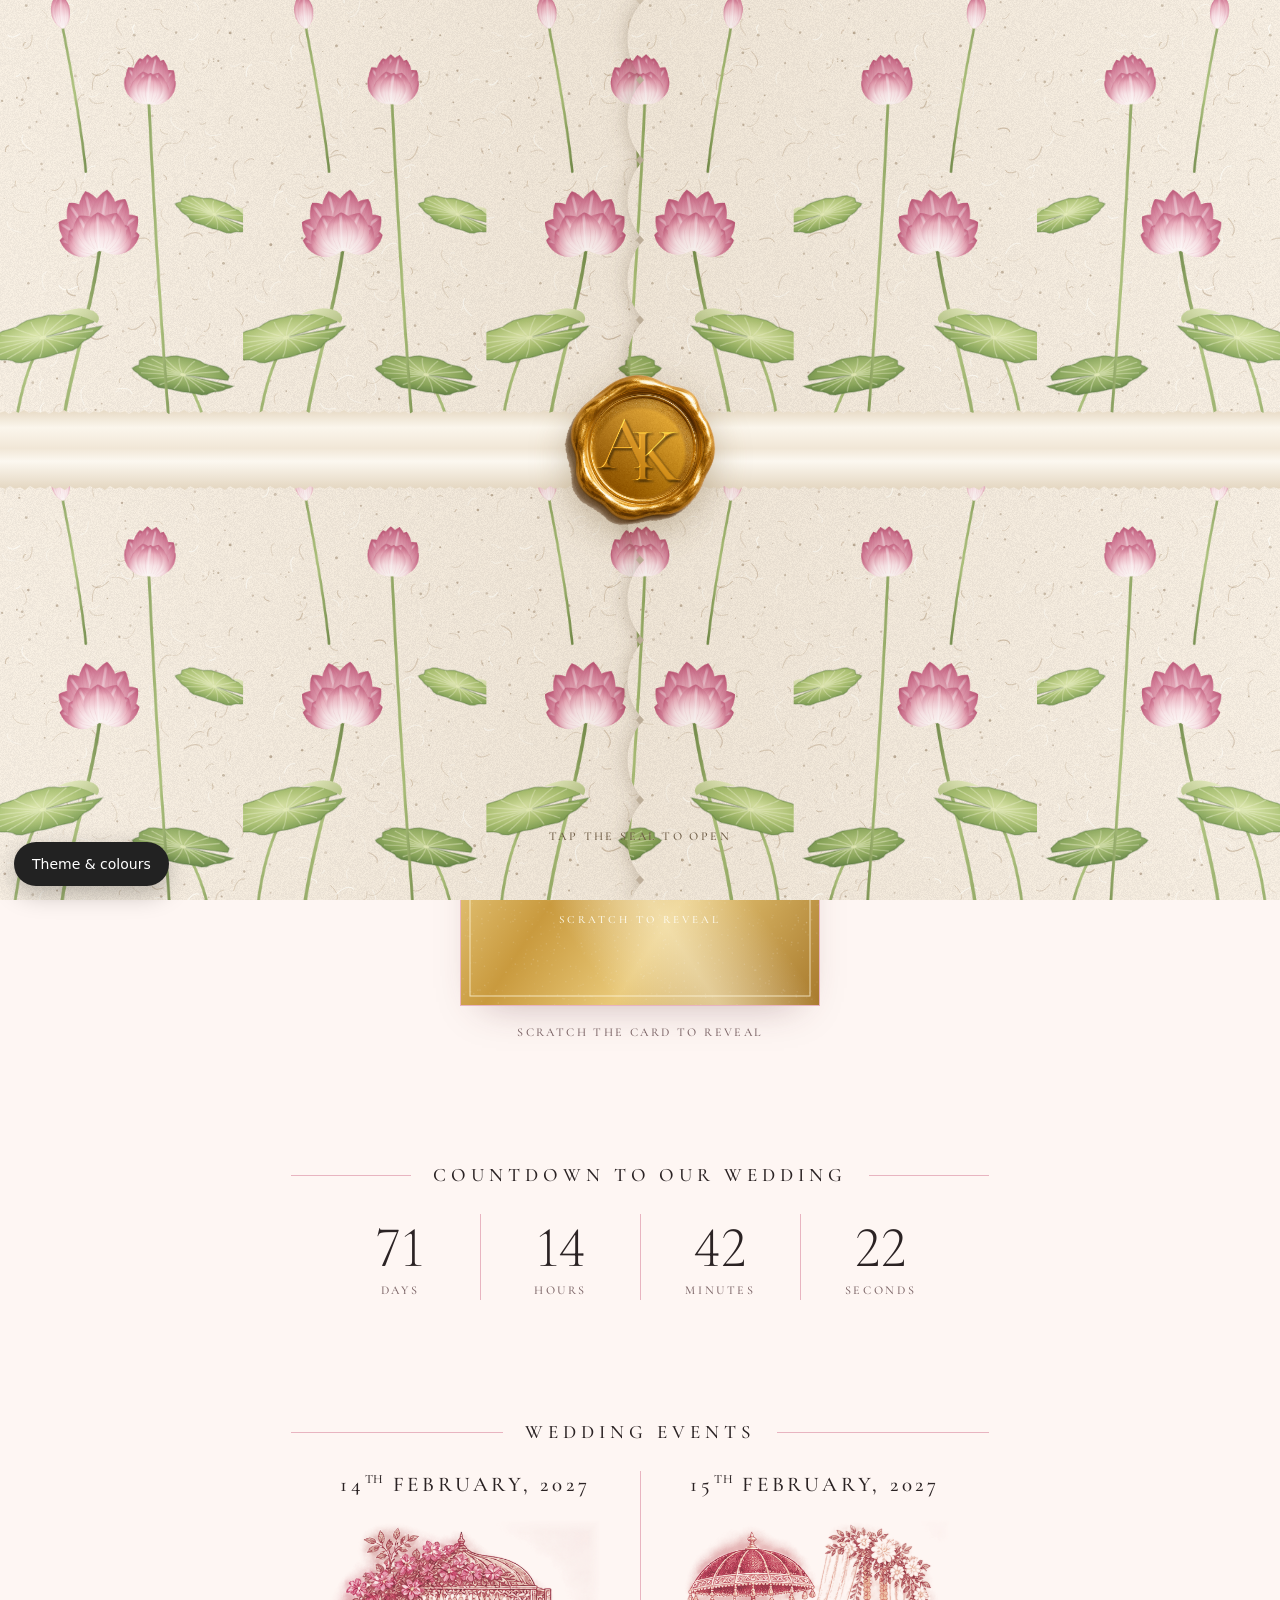
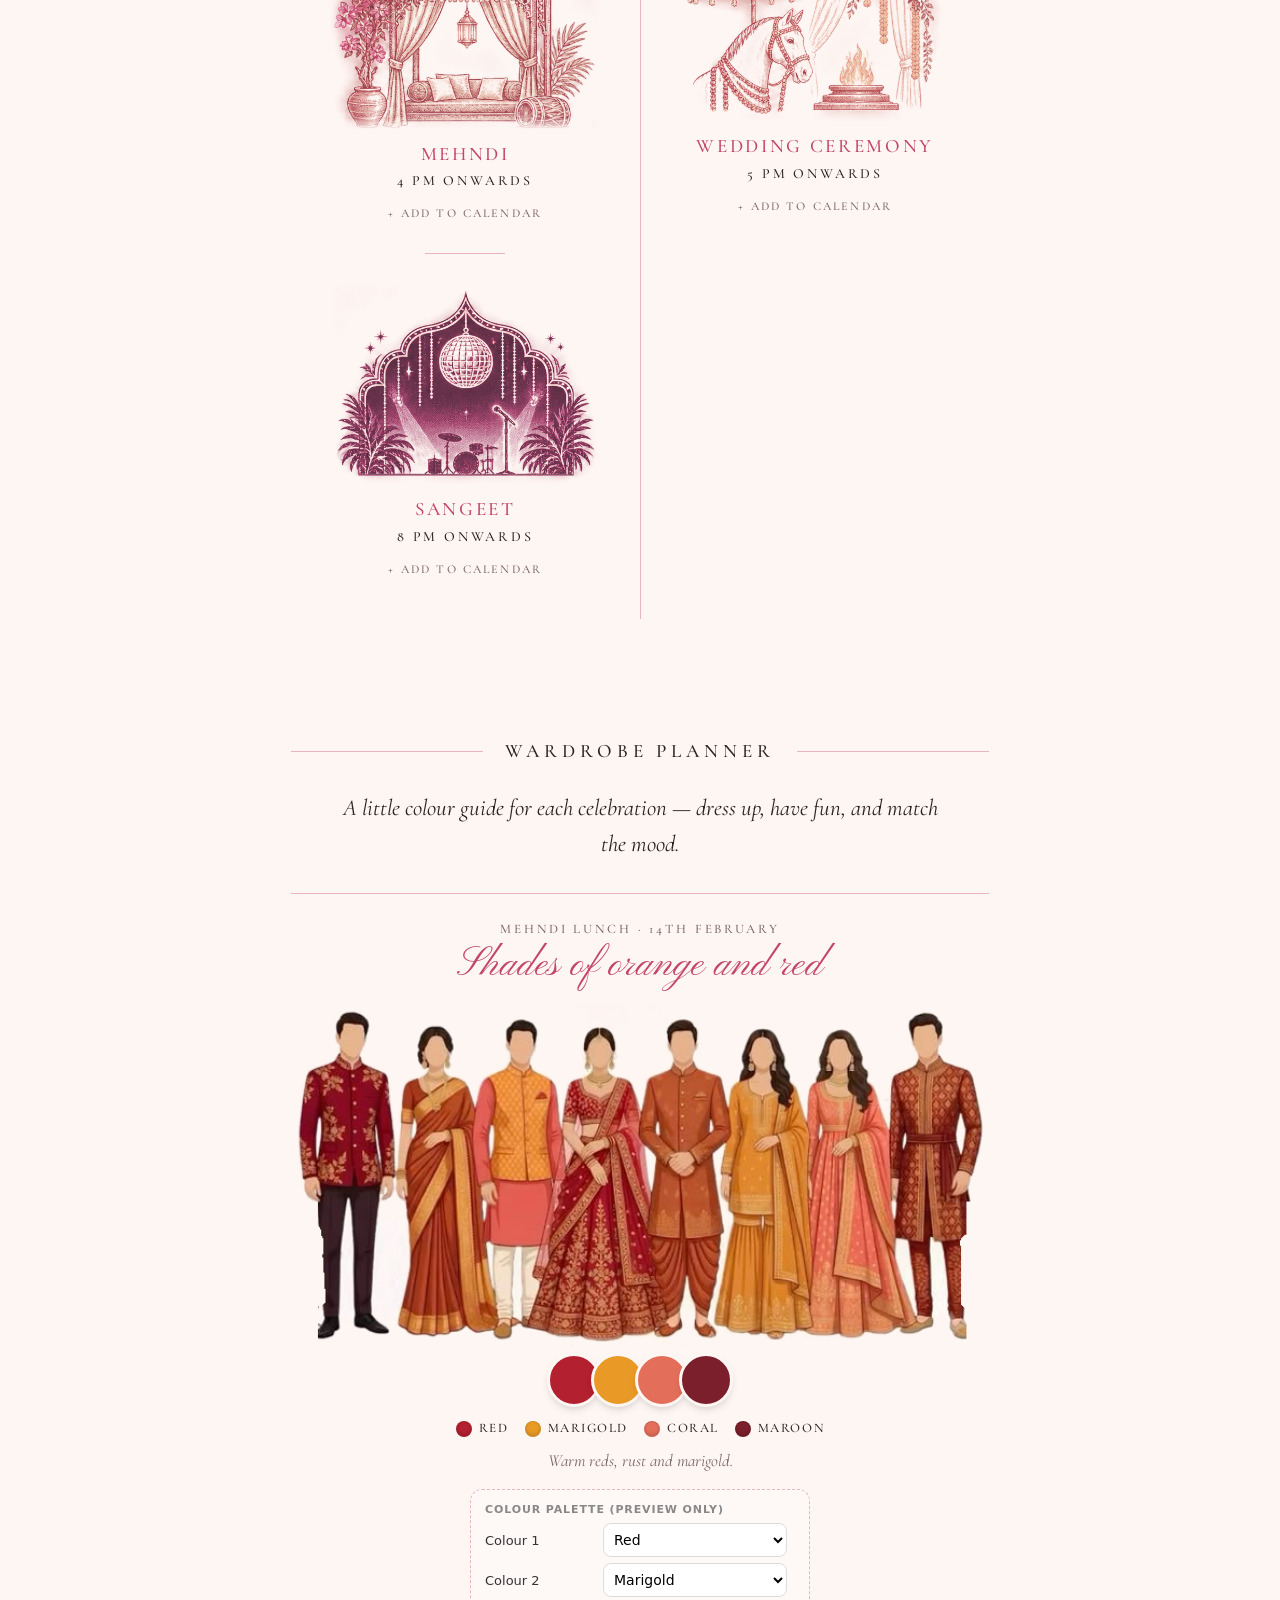
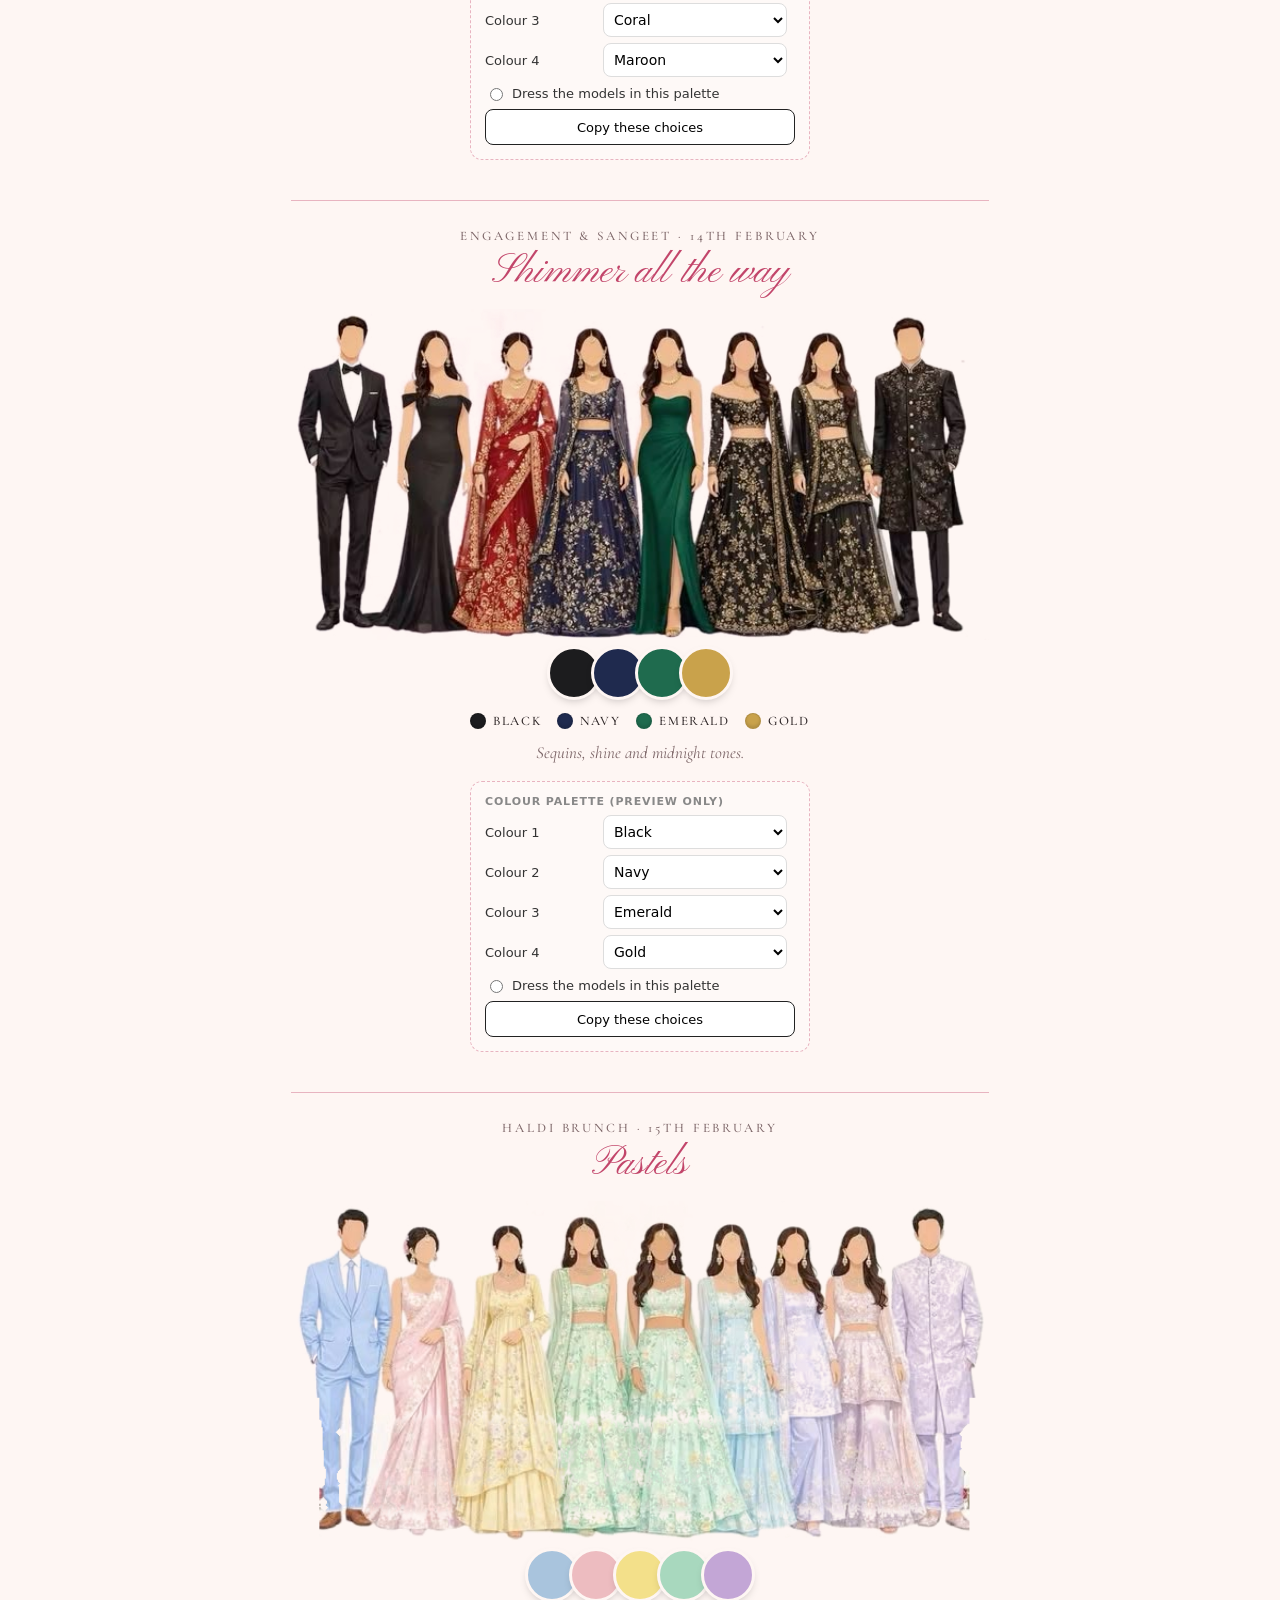
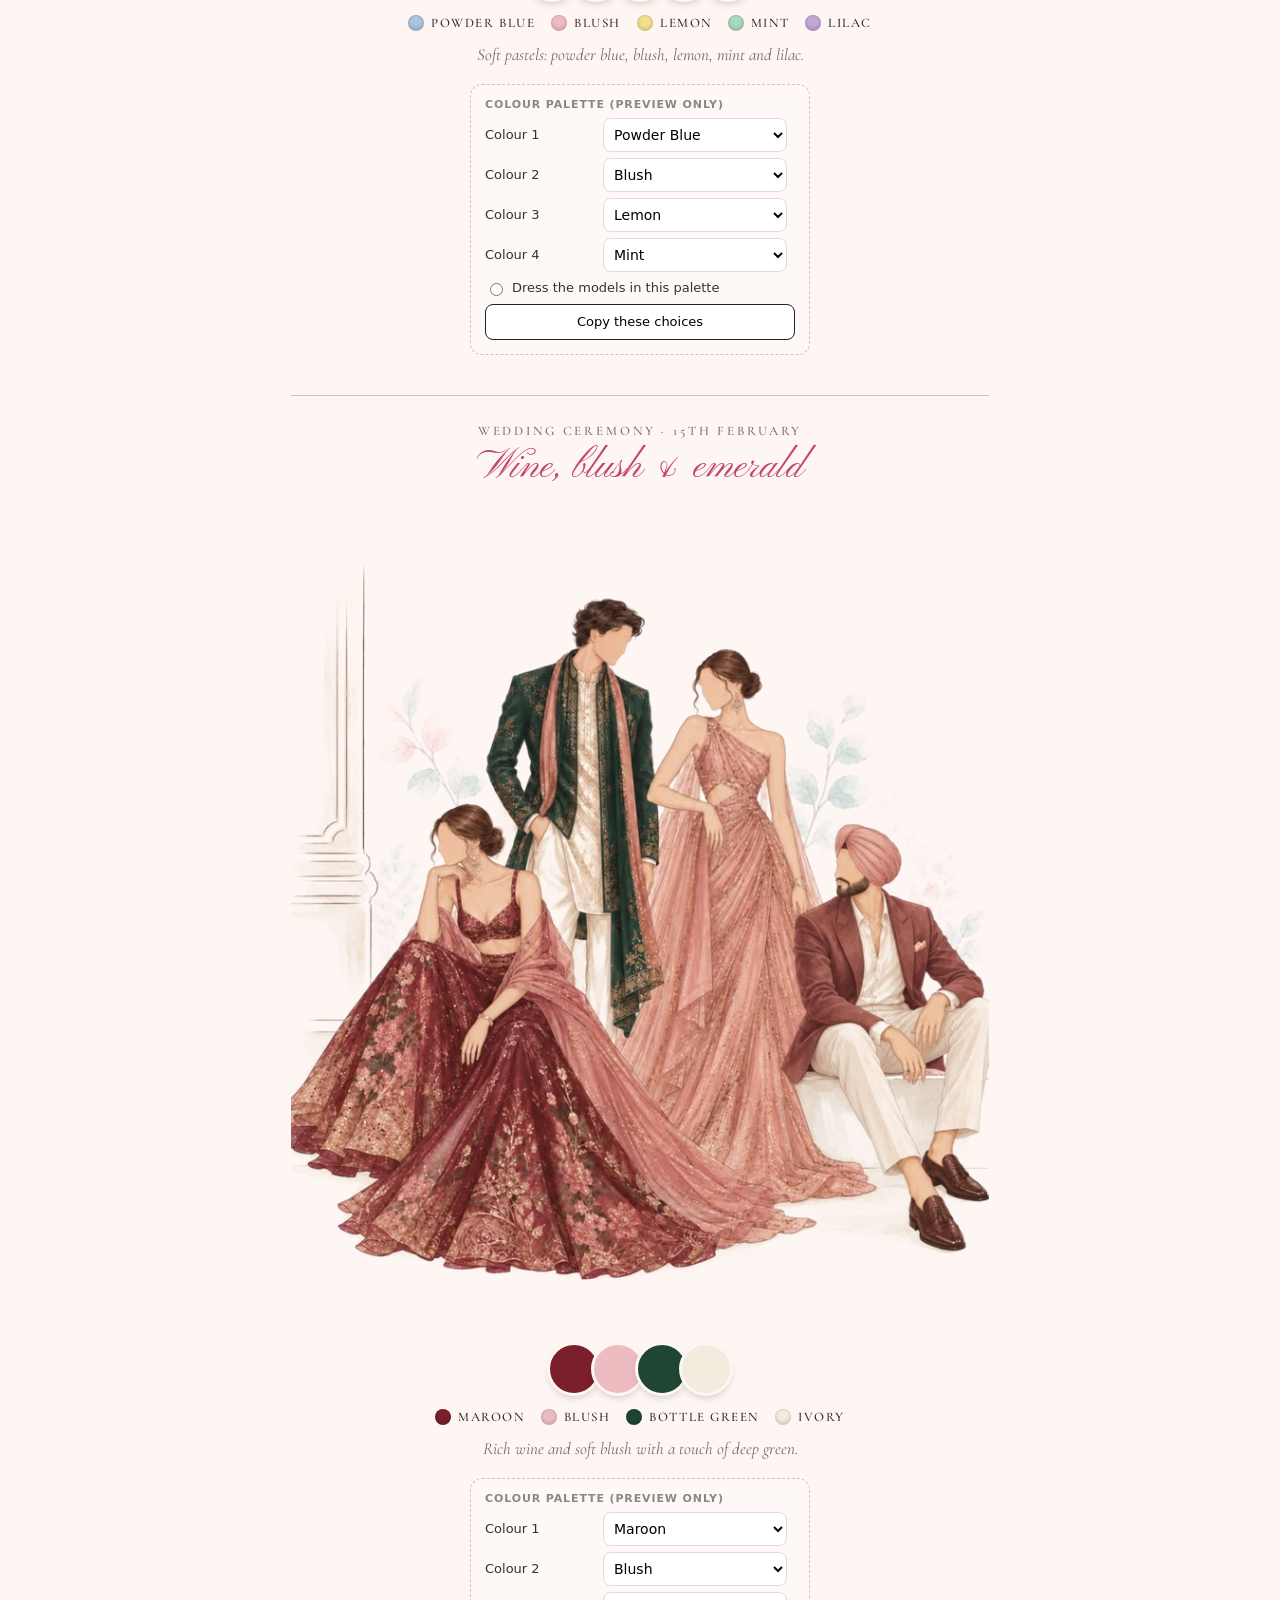
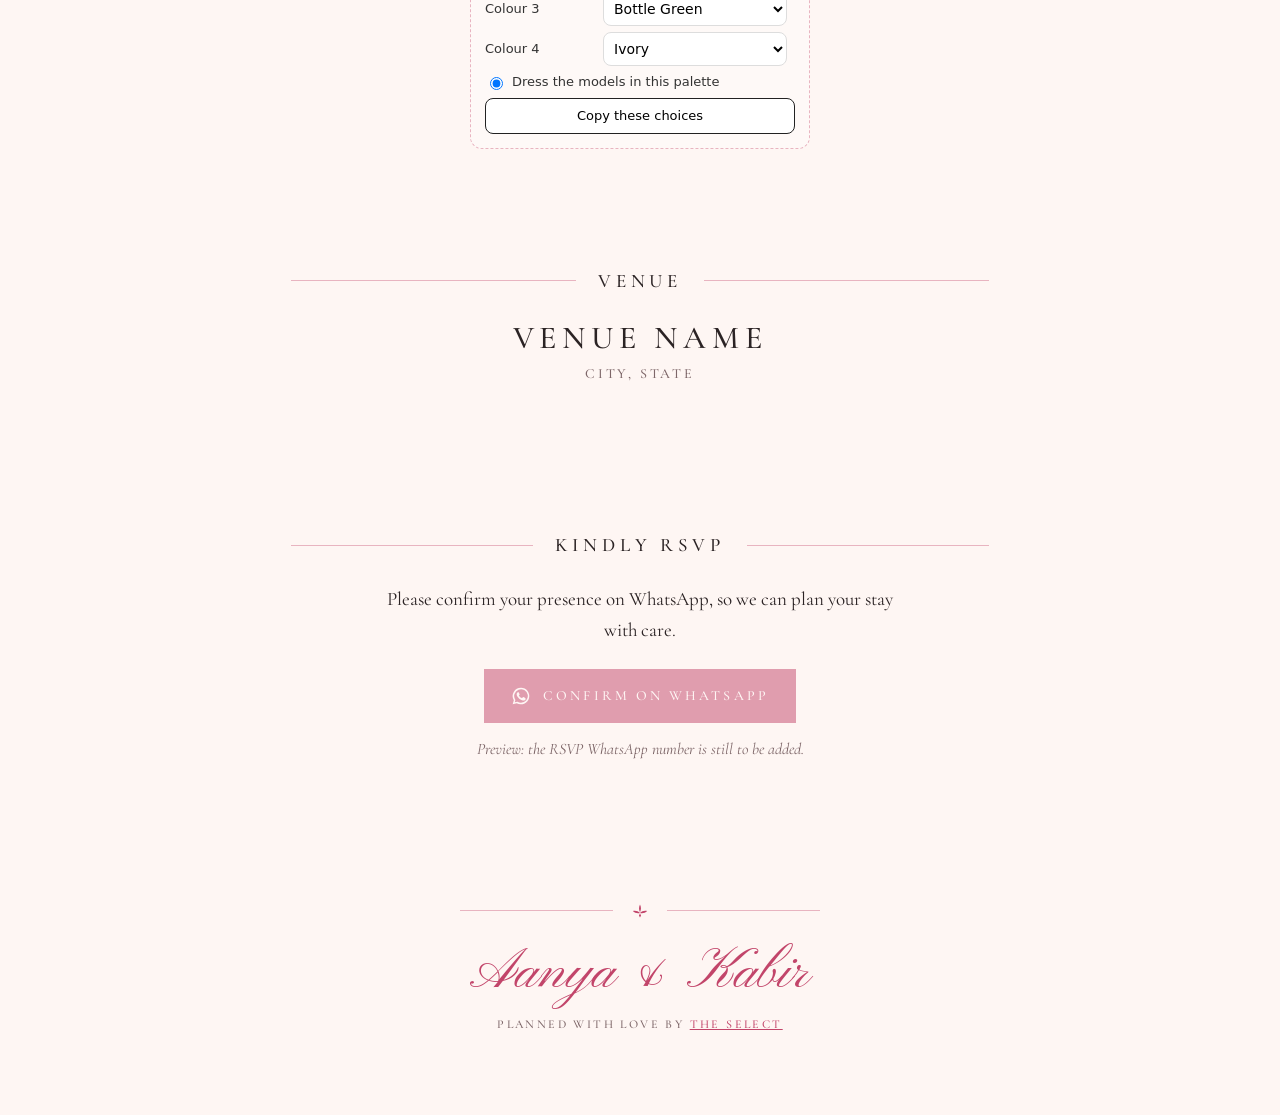
==== commit 311403c3: "Wardrobe planner in event order when every event has its picture Co-Authored-By: Claude Opus 5.5 <no" ====
--- a/_master/index.html
+++ b/_master/index.html
@@ -9,7 +9,7 @@
 <link rel="preconnect" href="https://fonts.googleapis.com">
 <link rel="preconnect" href="https://fonts.gstatic.com" crossorigin>
 <link rel="stylesheet" href="https://fonts.googleapis.com/css2?family=Cormorant+Garamond:ital,wght@0,300;0,400;0,500;0,600;1,400&family=Pinyon+Script&display=swap">
-<link rel="stylesheet" href="style.css?v=20261128120711">
+<link rel="stylesheet" href="style.css?v=20261128120748">
 </head>
 <body class="locked">
 
@@ -165,9 +165,9 @@
 </aside>
 
 <audio id="music" loop preload="none"></audio>
-<script src="wedding.js?v=20261128120711"></script>
-<script src="flourish.js?v=20261128120711"></script>
-<script src="themes.js?v=20261128120711"></script>
-<script src="app.js?v=20261128120711"></script>
+<script src="wedding.js?v=20261128120748"></script>
+<script src="flourish.js?v=20261128120748"></script>
+<script src="themes.js?v=20261128120748"></script>
+<script src="app.js?v=20261128120748"></script>
 </body>
 </html>
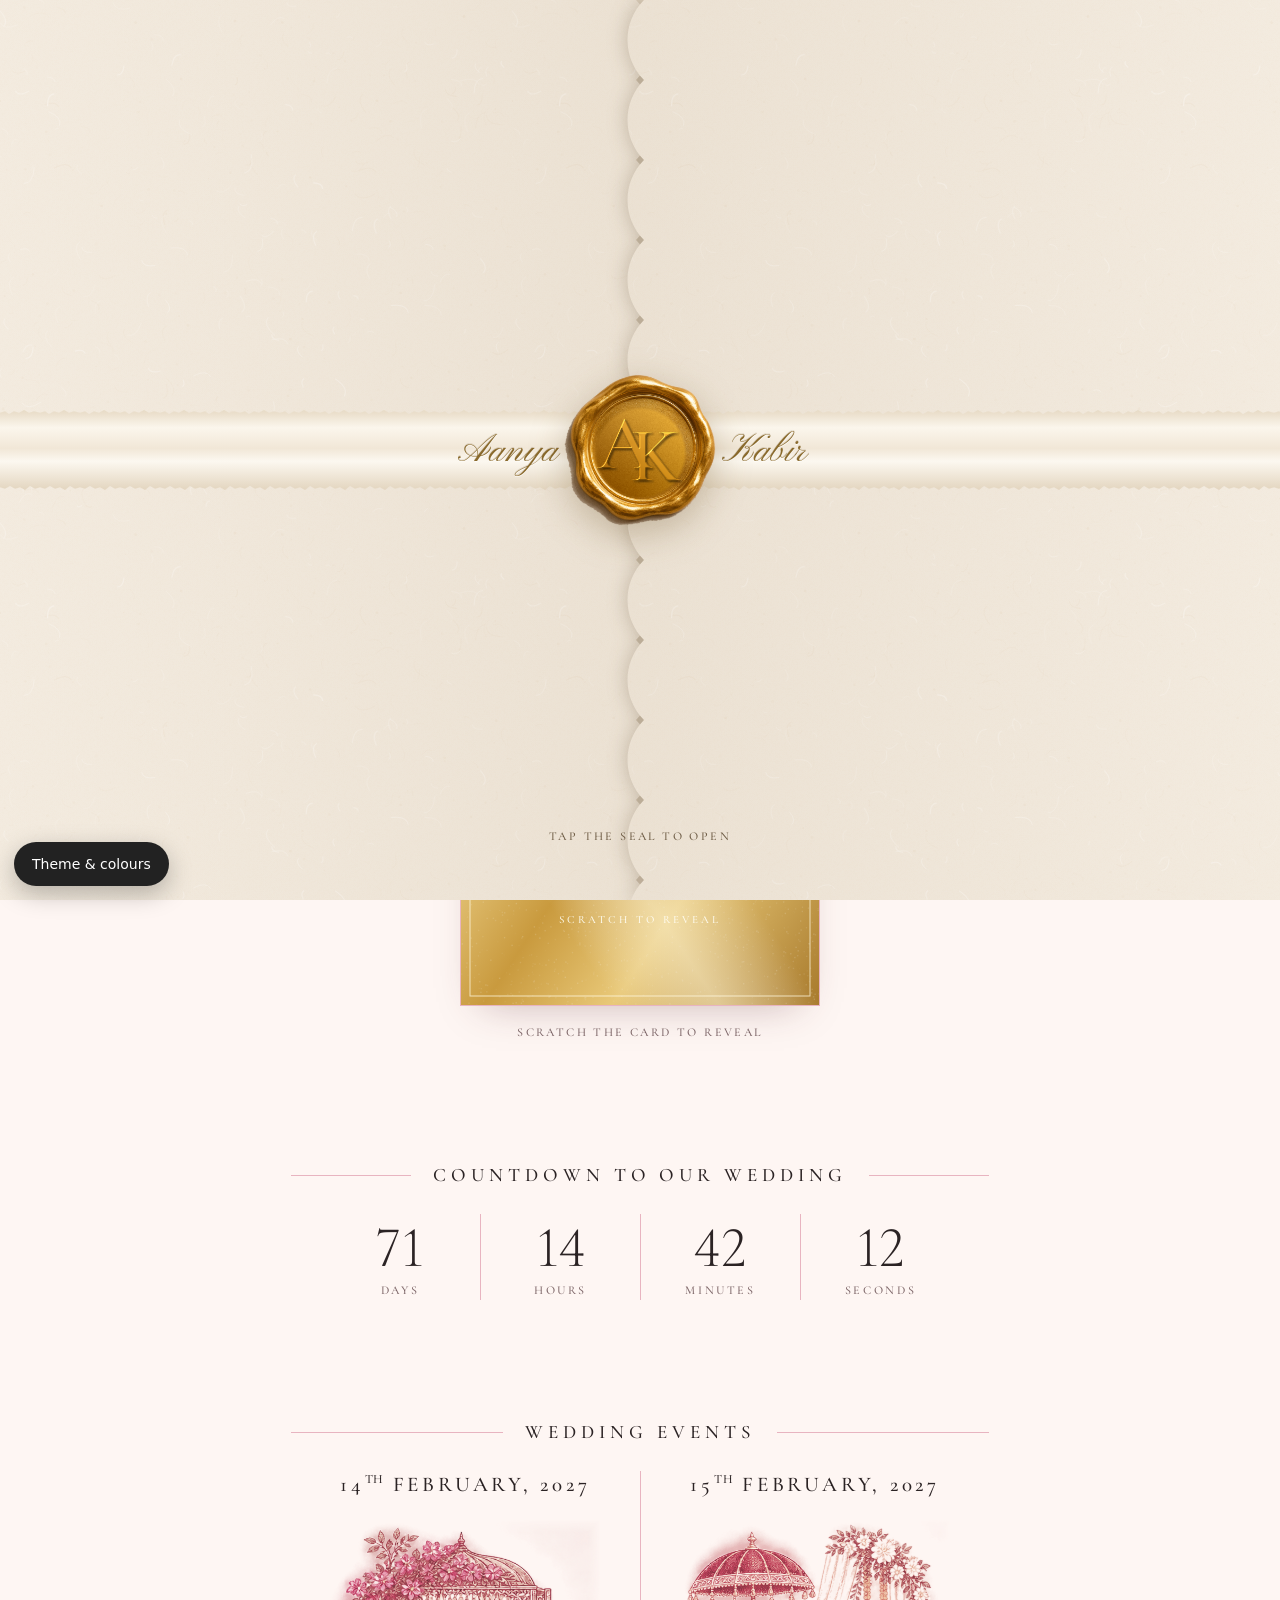
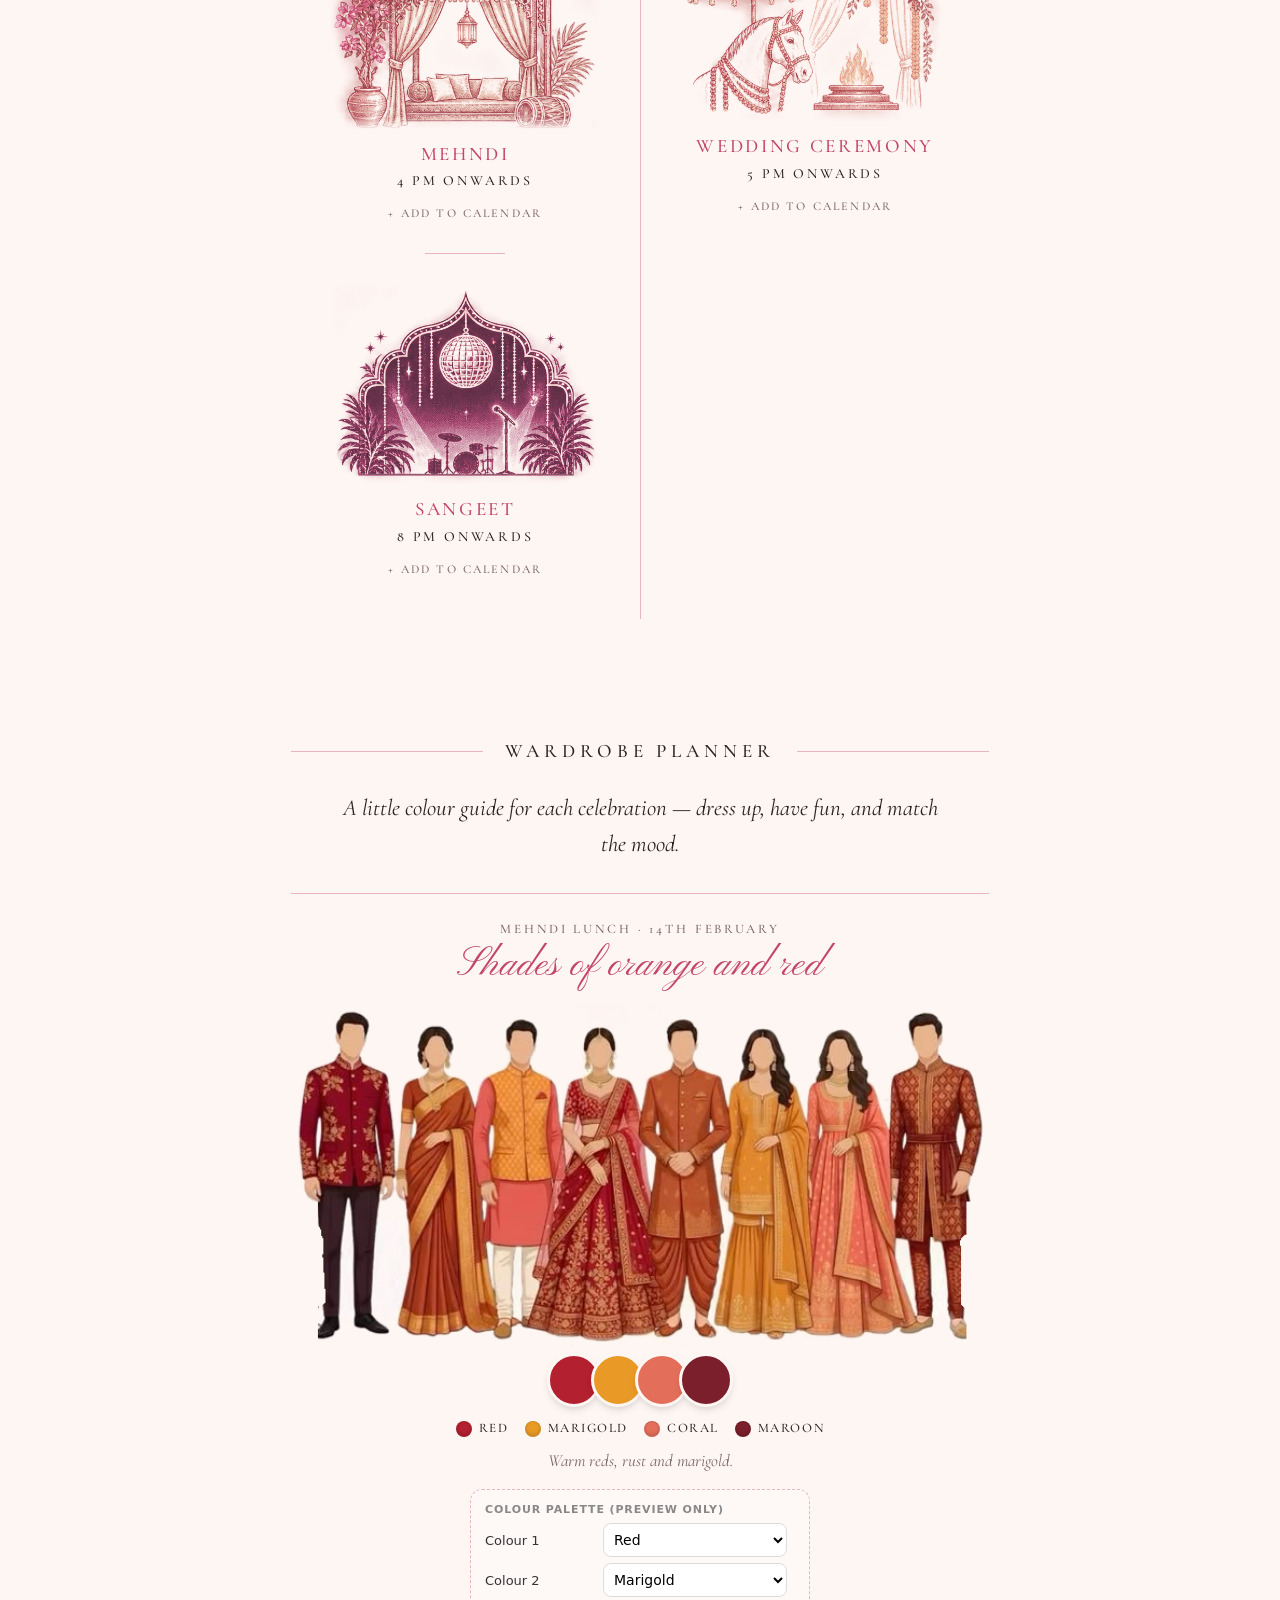
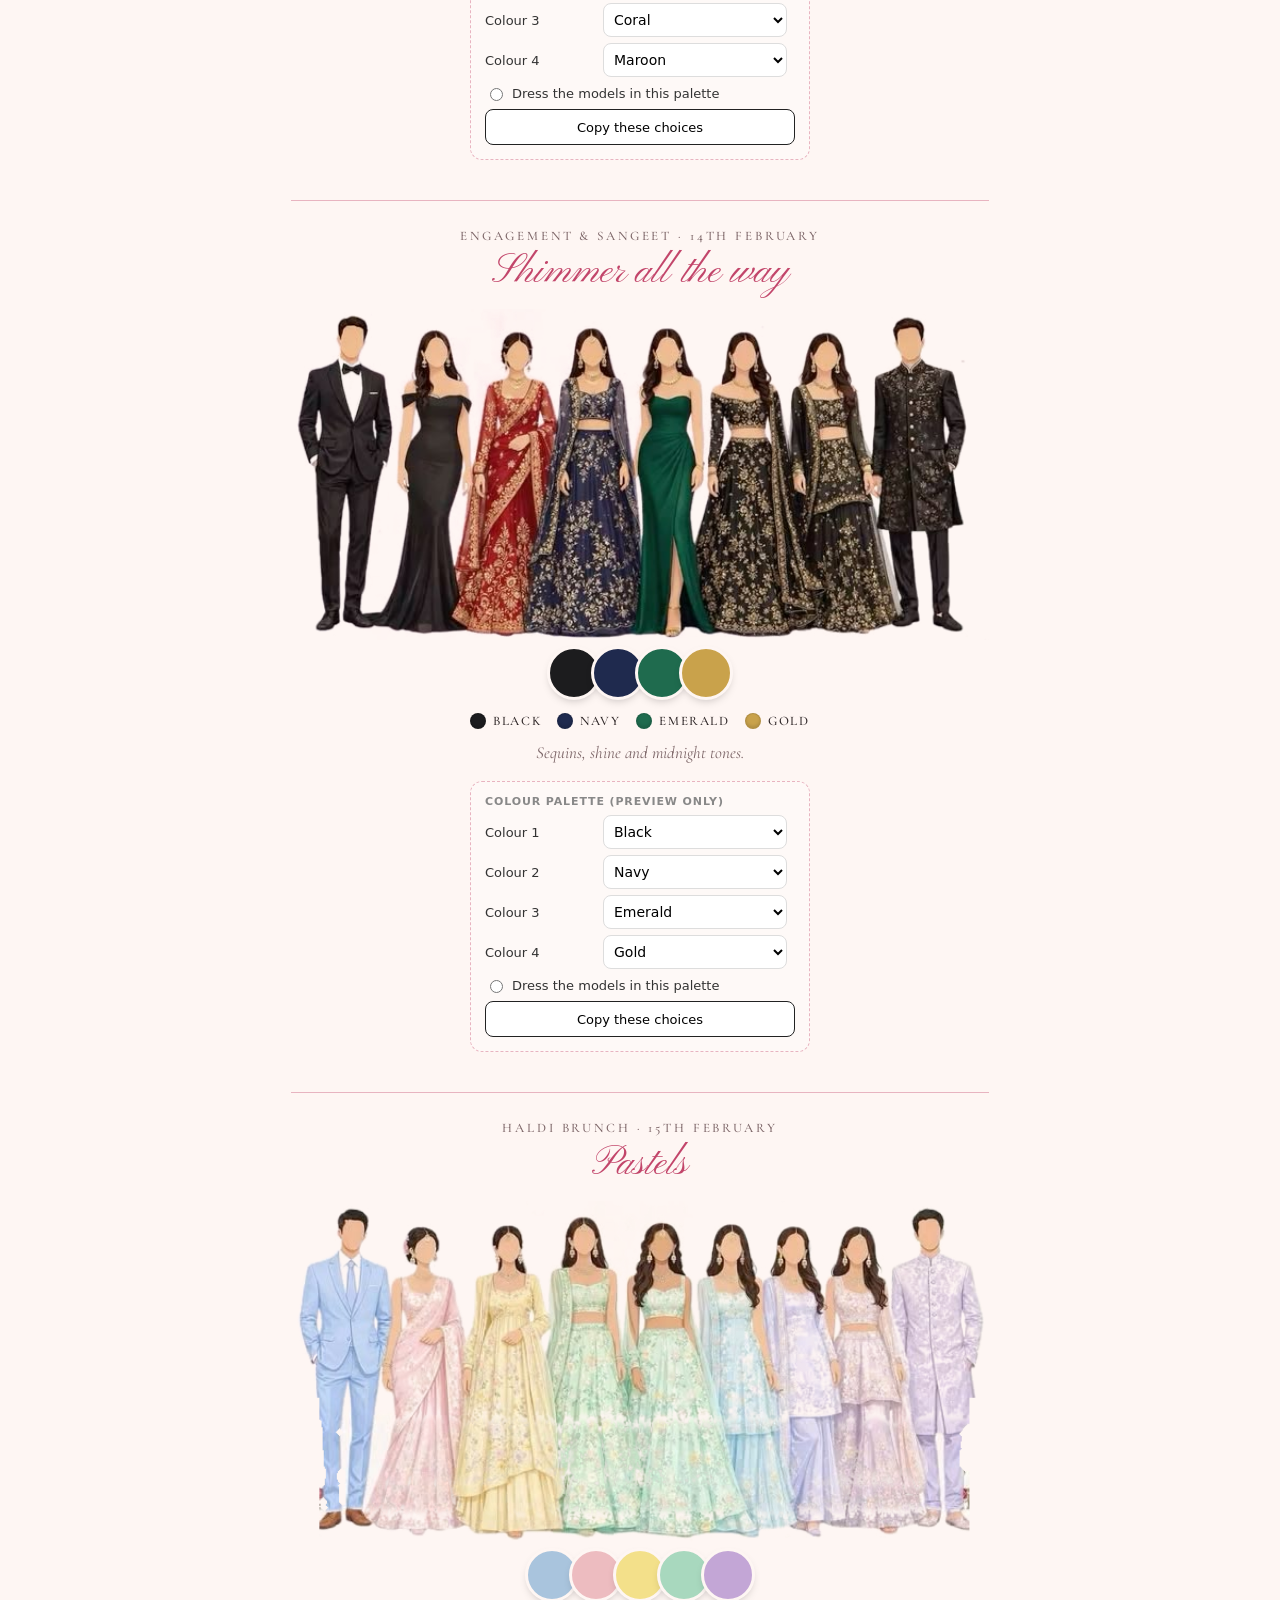
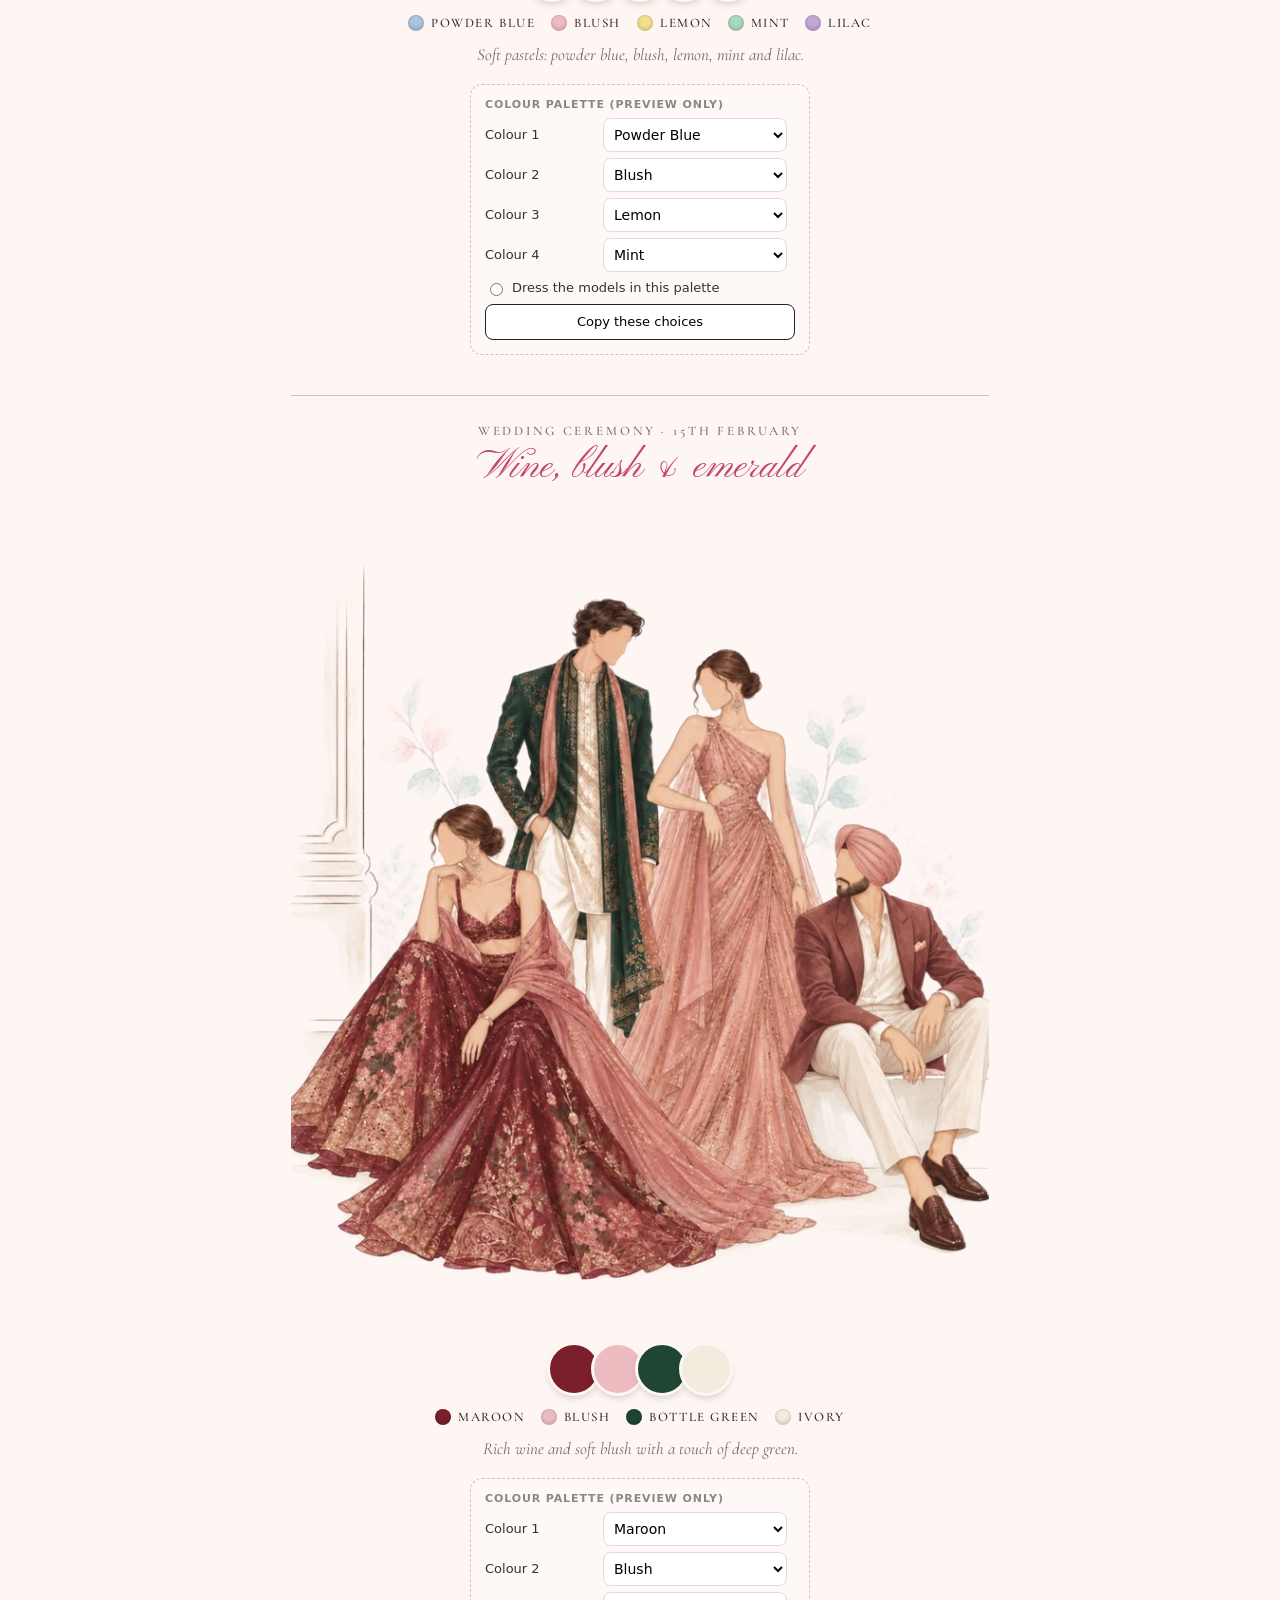
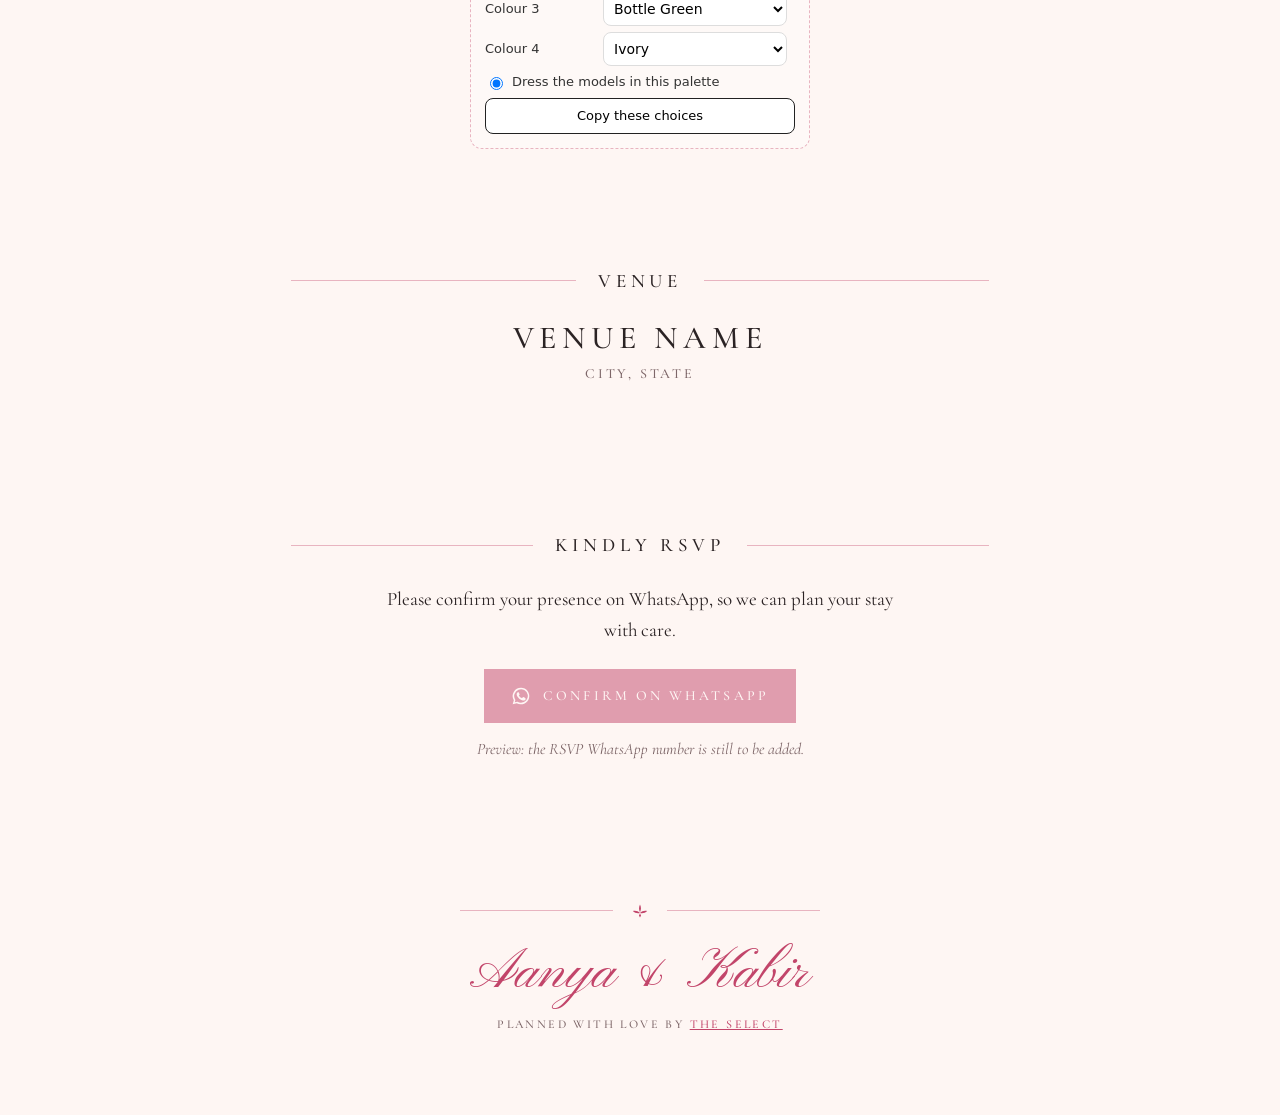
==== commit 00eec390: "Opening card: clean coloured paper (no lotus print) with a colour choice; couple's names on the ribb" ====
--- a/_master/index.html
+++ b/_master/index.html
@@ -9,7 +9,7 @@
 <link rel="preconnect" href="https://fonts.googleapis.com">
 <link rel="preconnect" href="https://fonts.gstatic.com" crossorigin>
 <link rel="stylesheet" href="https://fonts.googleapis.com/css2?family=Cormorant+Garamond:ital,wght@0,300;0,400;0,500;0,600;1,400&family=Pinyon+Script&display=swap">
-<link rel="stylesheet" href="style.css?v=20261128120748">
+<link rel="stylesheet" href="style.css?v=20261128141714">
 </head>
 <body class="locked">
 
@@ -154,6 +154,8 @@
     <div class="studio__row studio__row--chips"><button type="button" id="replayBtn">↺ Replay the opening</button></div>
     <p class="studio__h">Background colour (text adapts automatically)</p>
     <div class="studio__row studio__row--bg" id="bgList"></div>
+    <p class="studio__h">Opening card colour</p>
+    <div class="studio__row studio__row--bg" id="doorList"></div>
     <p class="studio__h">…or a colour palette</p>
     <div class="studio__row" id="palList"></div>
     <p class="studio__h">Event illustrations</p>
@@ -165,9 +167,9 @@
 </aside>
 
 <audio id="music" loop preload="none"></audio>
-<script src="wedding.js?v=20261128120748"></script>
-<script src="flourish.js?v=20261128120748"></script>
-<script src="themes.js?v=20261128120748"></script>
-<script src="app.js?v=20261128120748"></script>
+<script src="wedding.js?v=20261128141714"></script>
+<script src="flourish.js?v=20261128141714"></script>
+<script src="themes.js?v=20261128141714"></script>
+<script src="app.js?v=20261128141714"></script>
 </body>
 </html>
--- a/_master/style.css
+++ b/_master/style.css
@@ -326,7 +326,7 @@
 .gf-door{position:absolute;top:0;bottom:0;width:calc(50% + 16px);z-index:1;transition:transform 1.7s cubic-bezier(.55,.05,.3,1) .9s;backface-visibility:hidden;-webkit-backface-visibility:hidden;filter:drop-shadow(0 0 10px rgba(80,58,30,.28))}
 .gf-door--l{left:0;transform-origin:0 50%}
 .gf-door--r{right:0;transform-origin:100% 50%}
-.gf-face{position:absolute;inset:0;background-color:var(--door-paper,#FFFFFF);background-image:var(--door-l),var(--paper-tex);background-size:var(--door-size,clamp(150px,19vw,270px)) auto,512px 512px;background-blend-mode:normal,multiply;background-repeat:repeat,repeat}
+.gf-face{position:absolute;inset:0;background-color:var(--door-paper,#FFFFFF);background-image:var(--door-l),var(--paper-tex);background-size:var(--door-size,clamp(150px,19vw,270px)) auto,512px 512px;background-blend-mode:normal,soft-light;background-repeat:repeat,repeat}
 .gf-door--r .gf-face{background-image:var(--door-r),var(--paper-tex);background-position:right top,0 0}
 .gf-door--l .gf-face{-webkit-mask:linear-gradient(#000 0 0) left/calc(100% - 24px) 100% no-repeat,url("data:image/svg+xml,%3Csvg xmlns='http://www.w3.org/2000/svg' viewBox='0 0 24 160' preserveAspectRatio='none'%3E%3Cpath d='M0 0H4C26 22 26 58 4 80C26 102 26 138 4 160H0Z'/%3E%3C/svg%3E") right top/24px 160px repeat-y;
   mask:linear-gradient(#000 0 0) left/calc(100% - 24px) 100% no-repeat,url("data:image/svg+xml,%3Csvg xmlns='http://www.w3.org/2000/svg' viewBox='0 0 24 160' preserveAspectRatio='none'%3E%3Cpath d='M0 0H4C26 22 26 58 4 80C26 102 26 138 4 160H0Z'/%3E%3C/svg%3E") right top/24px 160px repeat-y}
@@ -376,3 +376,12 @@
 .studio__bg i{flex:none;width:20px;height:20px;border-radius:50%;border:1px solid rgba(0,0,0,.15)}
 /* dark backgrounds: soften the paper grain, keep images bright */
 .bg-dark body::before{opacity:.35;mix-blend-mode:soft-light}
+
+/* couple's names on the ribbon */
+.gf-name{position:absolute;top:50%;transform:translateY(-46%);font:400 clamp(25px,3vw,38px)/1 var(--script);color:#8A6A2C;white-space:nowrap;letter-spacing:.01em;
+  text-shadow:0 1px 0 rgba(255,255,255,.75),0 -1px 0 rgba(90,60,20,.18);pointer-events:none}
+.gf{--seal-half:clamp(52px,13.5vw,72px)}
+.gf-ribbon--l .gf-name{right:calc(var(--seal-half) + 16px)}
+.gf-ribbon--r .gf-name{left:calc(var(--seal-half) + 16px)}
+/* hint text readable on dark opening cards */
+.door-dark .gf-hint{color:rgba(255,245,228,.78)}
